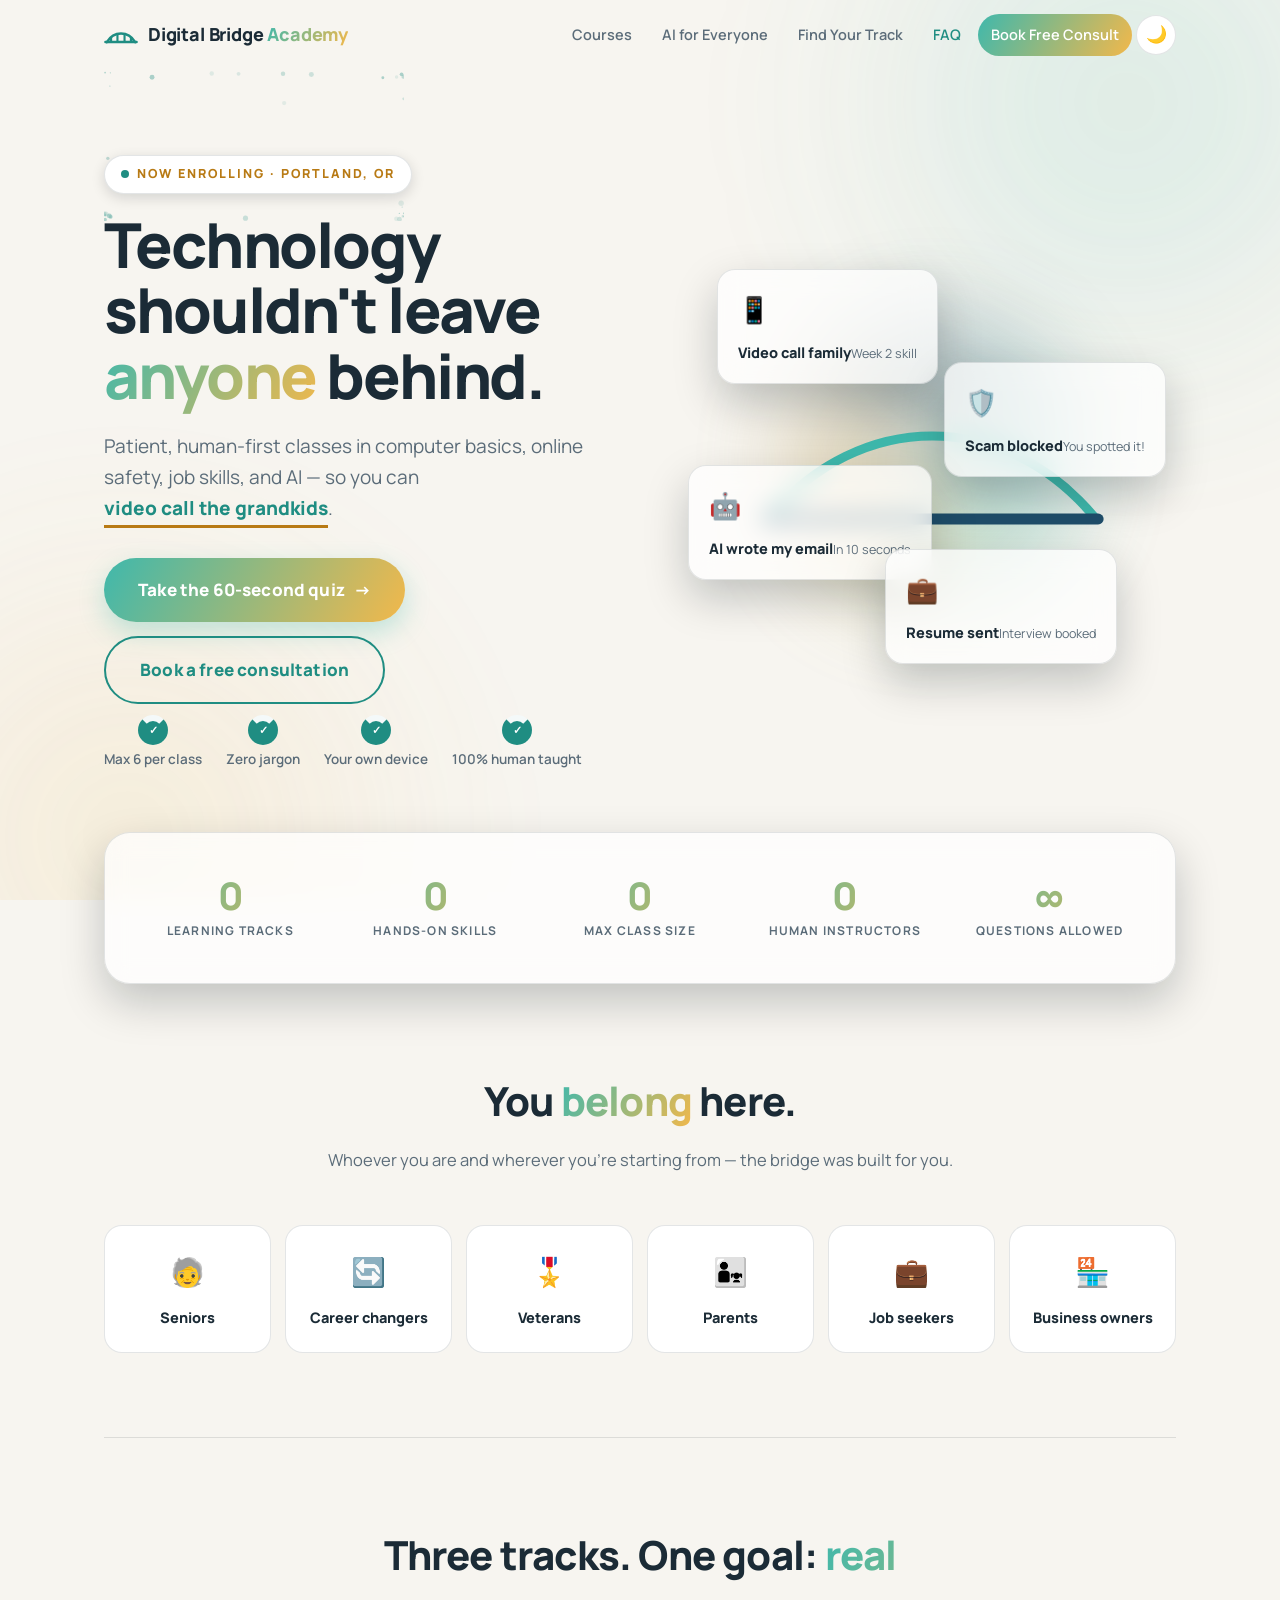
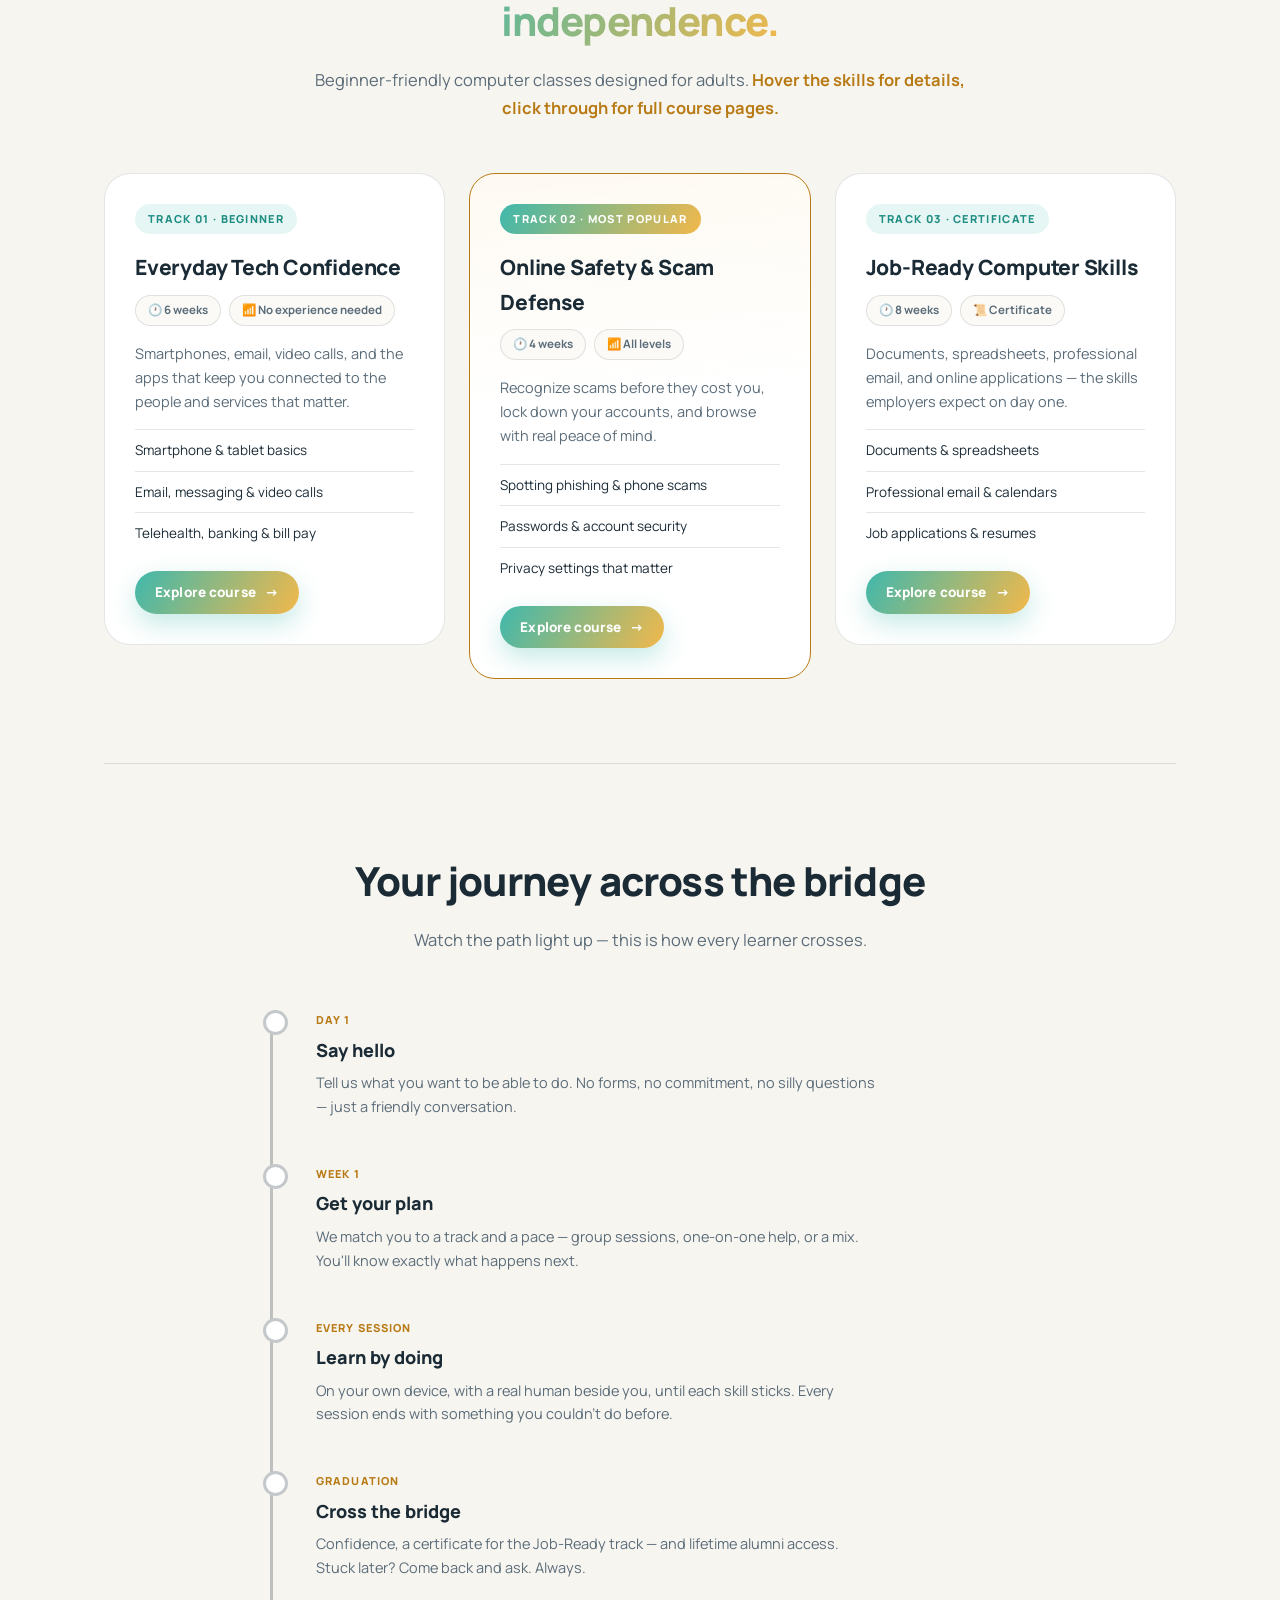
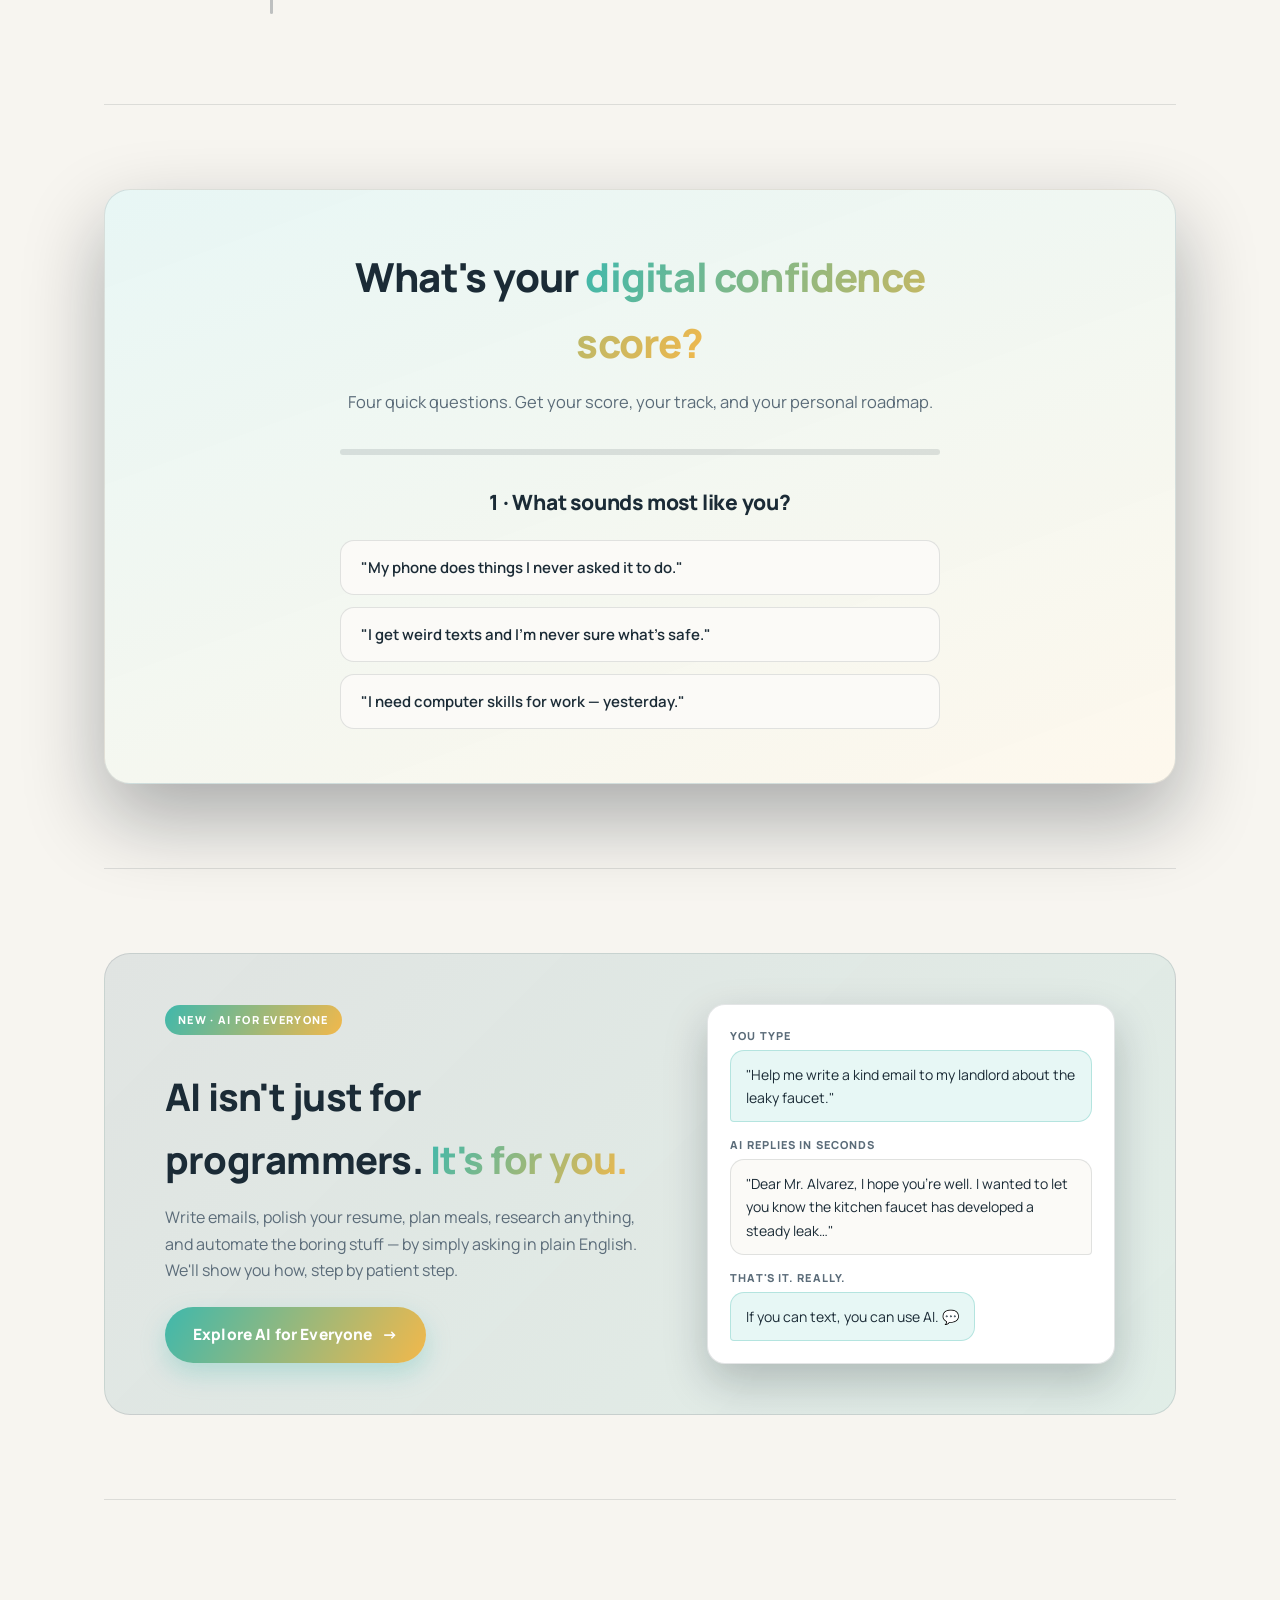
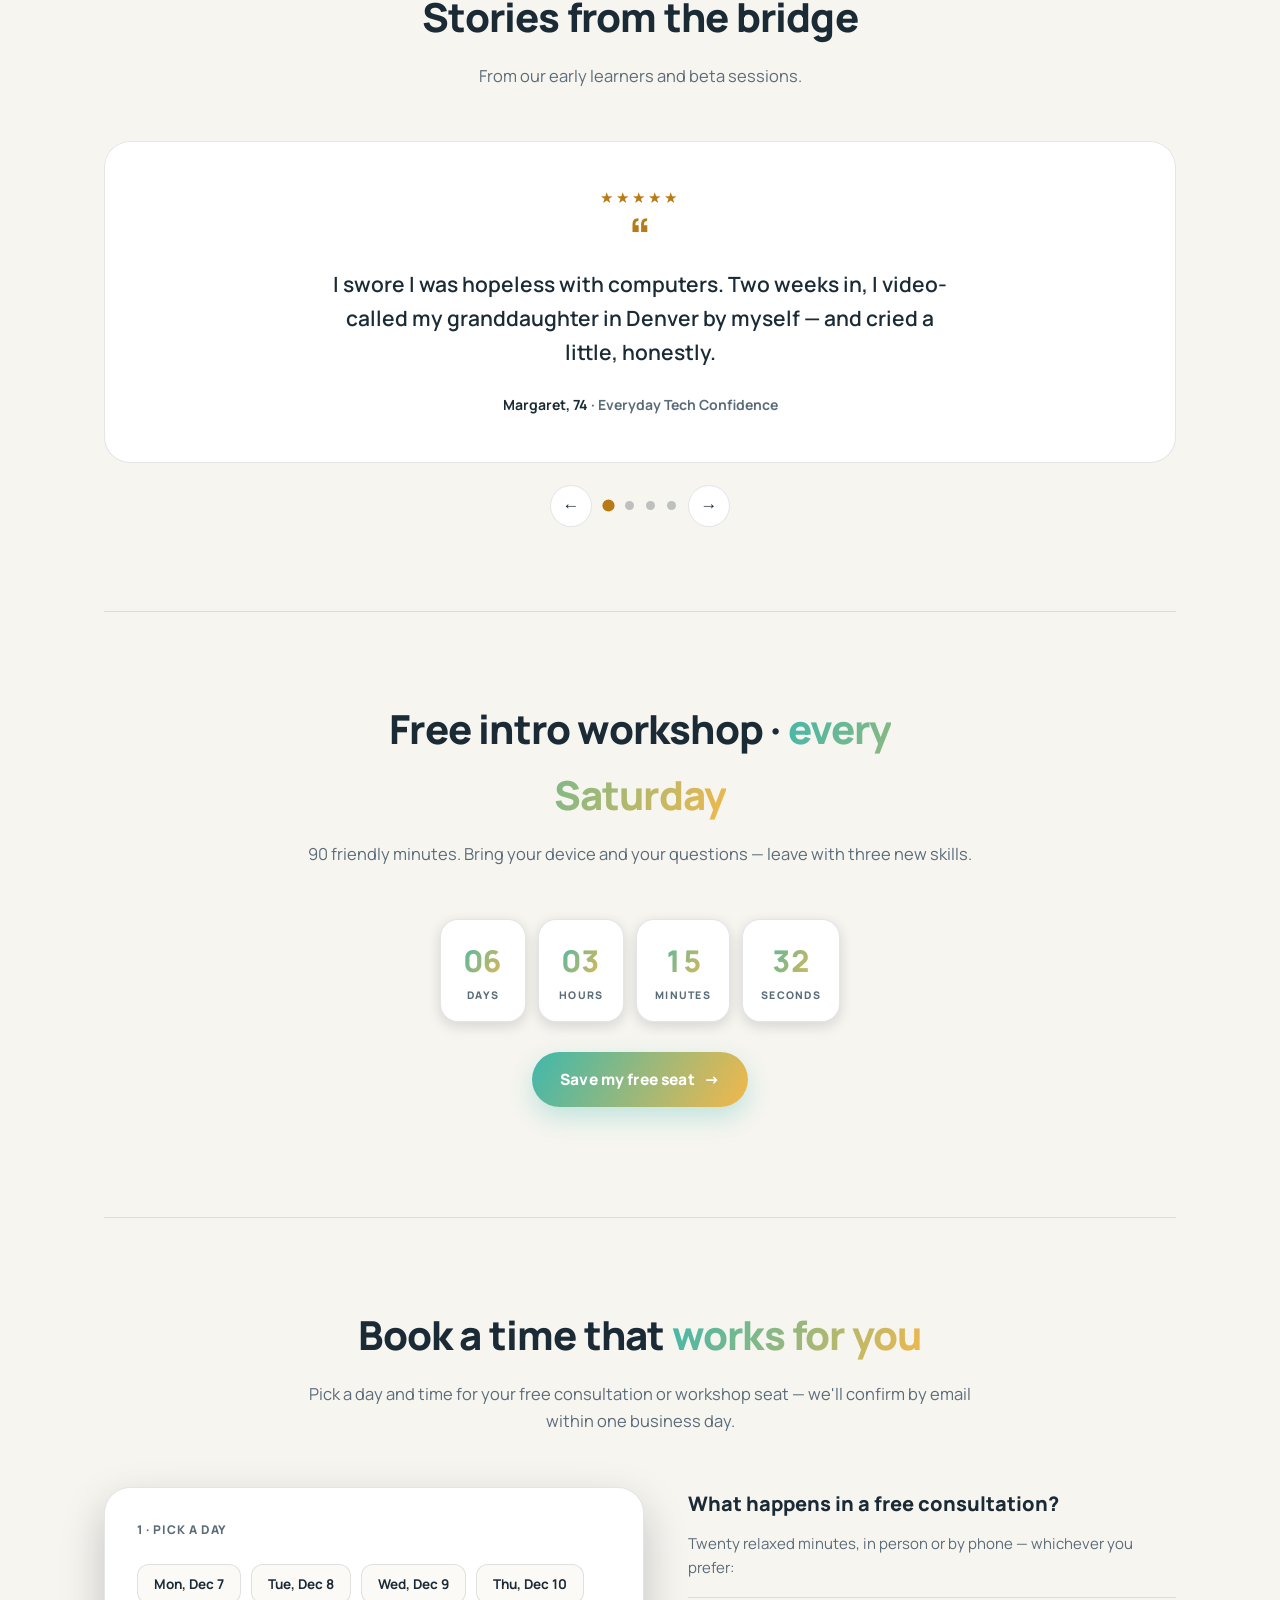
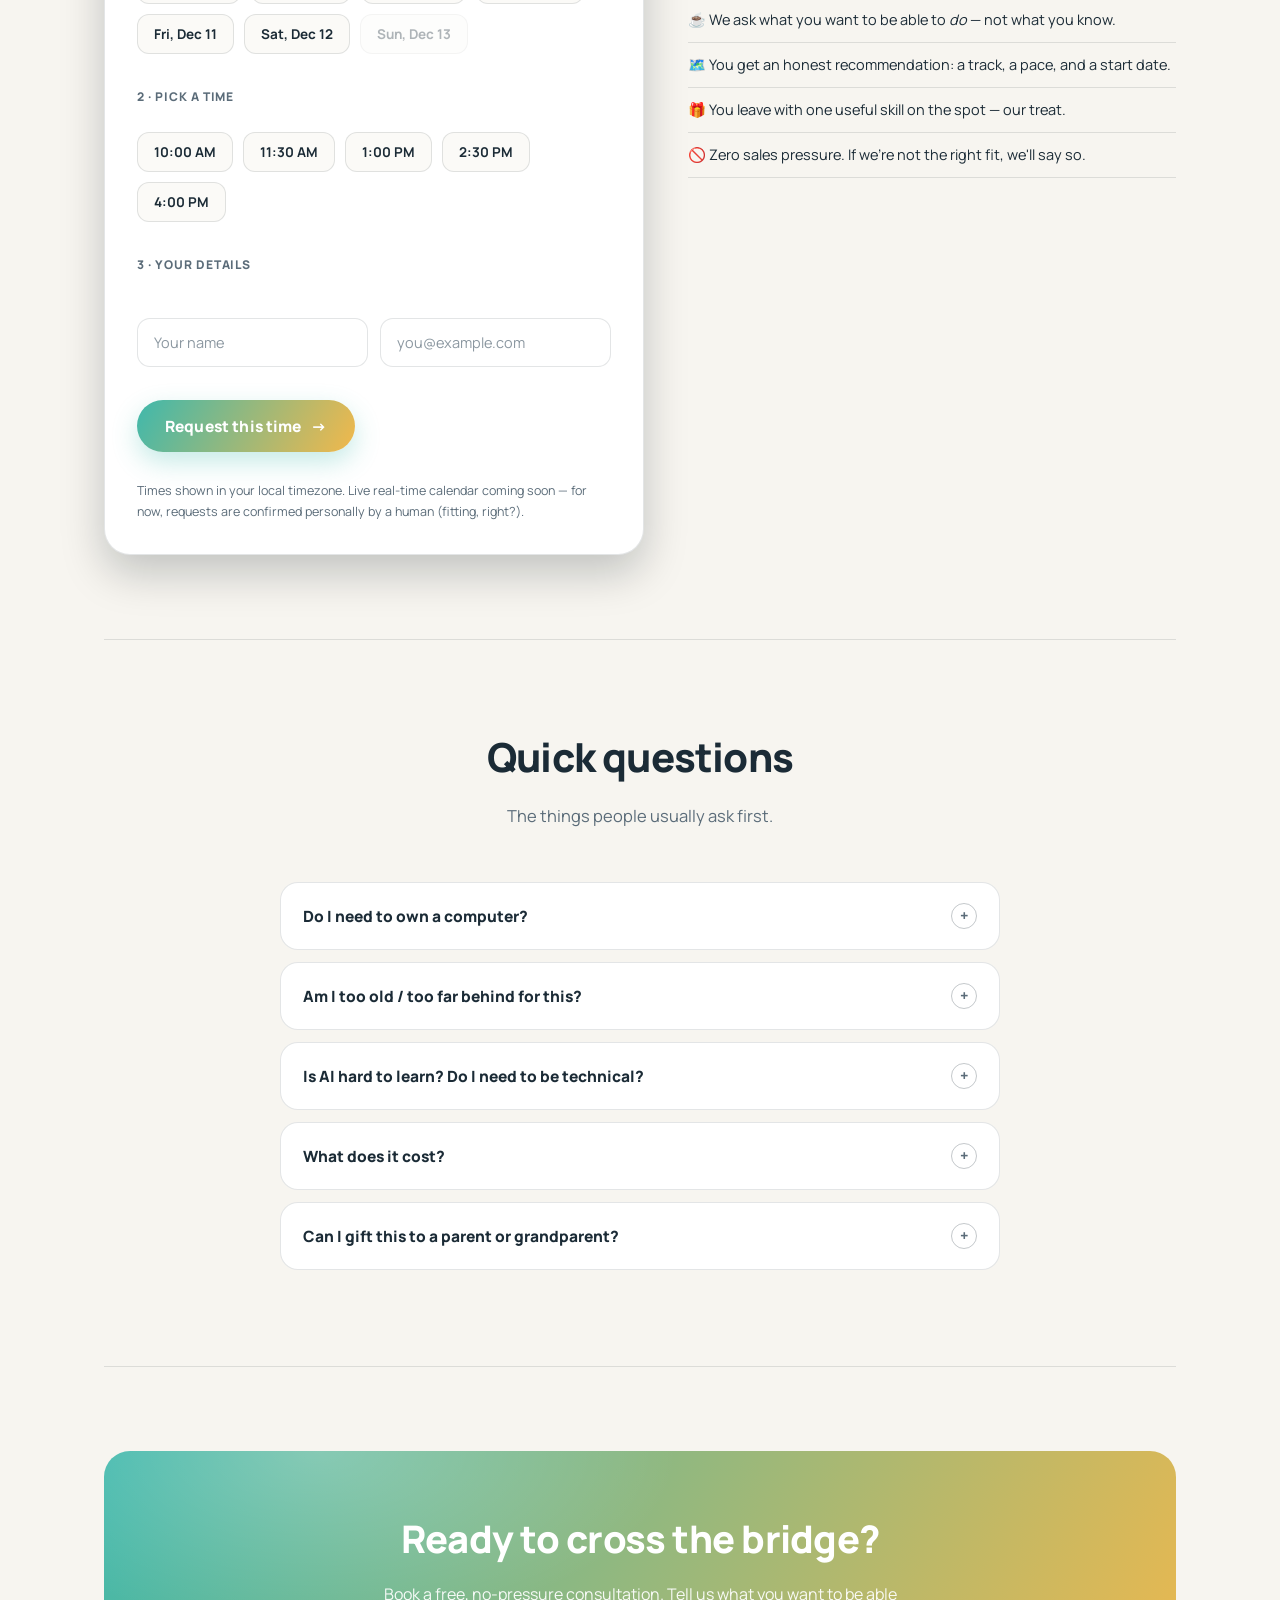
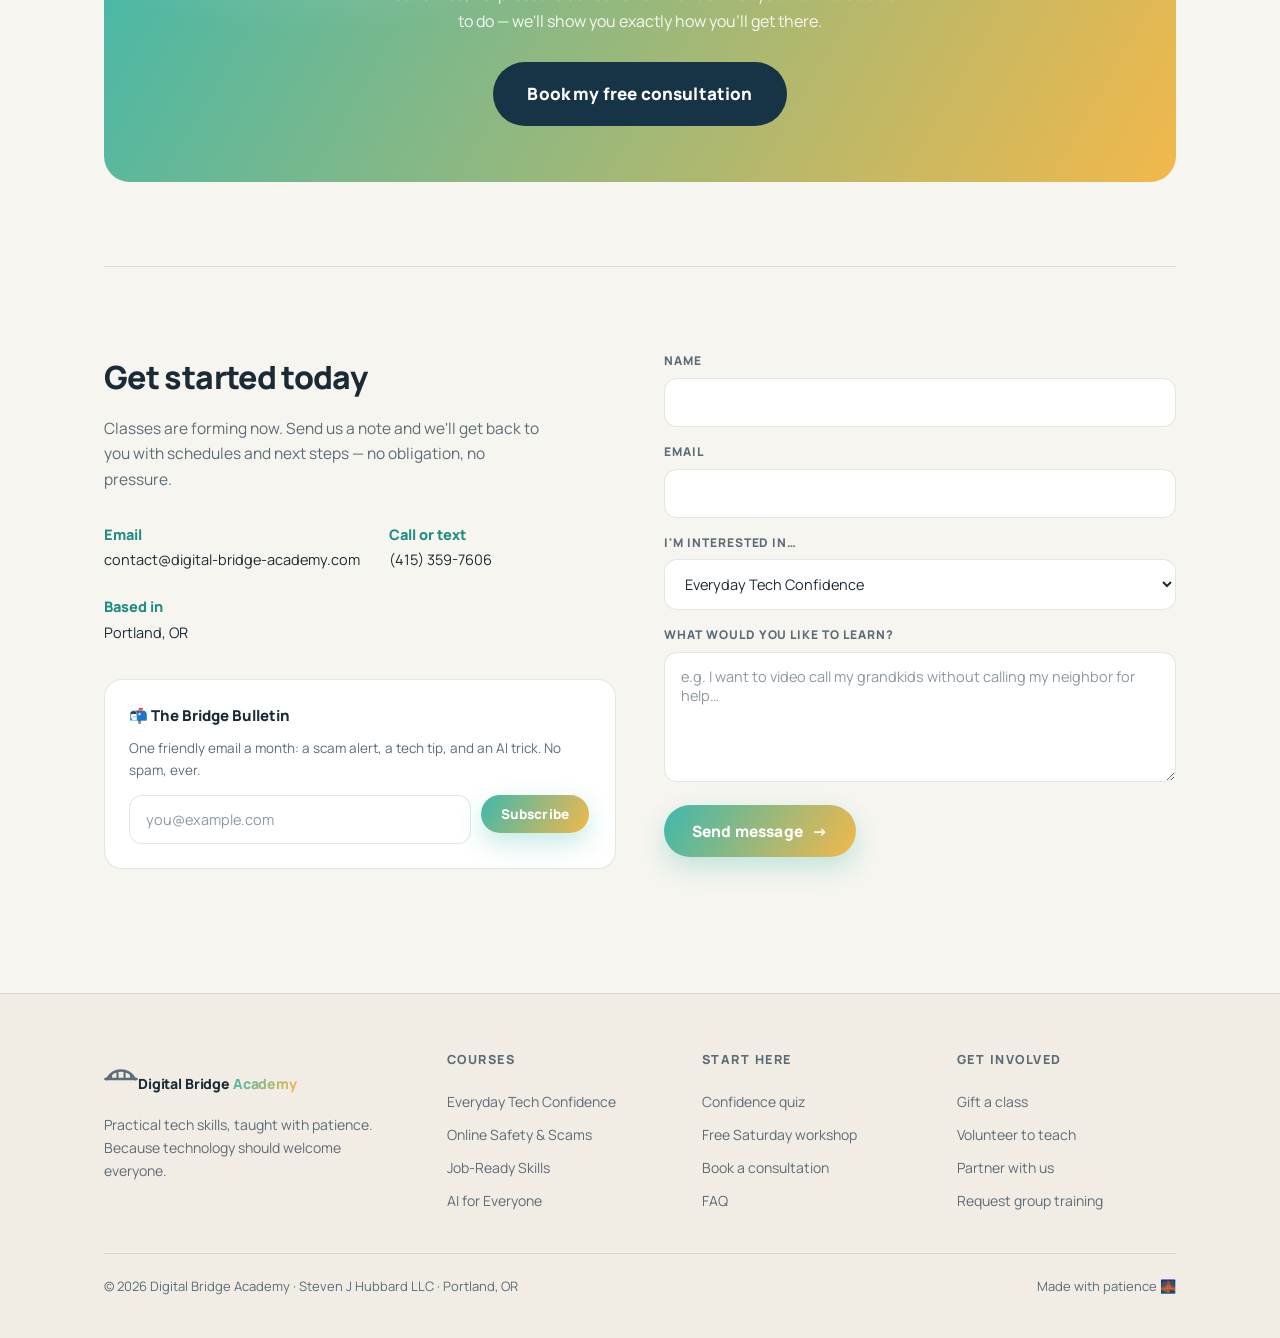
==== index.html @ f637ab47 "SEO fixes: remove restricted FAQPage schema, add security headers, llms.txt, enrich org schema - Rem" ====
<!DOCTYPE html>
<html lang="en">
<head>
<meta charset="UTF-8">
<meta name="viewport" content="width=device-width, initial-scale=1.0">
<title>Digital Bridge Academy — Computer Classes, Digital Skills & AI for Beginners</title>
<meta name="description" content="Friendly, patient computer classes for adults and seniors: computer basics, internet safety, email, job skills, and AI for beginners. Small groups, plain language, real confidence. Portland, OR.">
<meta name="keywords" content="computer classes near me, computer skills for seniors, learn AI, AI for beginners, computer basics, digital literacy, internet safety, job skills, beginner computer classes, adult education, technology coaching">
<meta name="robots" content="index, follow">
<meta name="theme-color" content="#0B141D">
<link rel="canonical" href="https://www.digital-bridge-academy.com/">
<link rel="icon" href="/favicon.svg" type="image/svg+xml">
<script>document.documentElement.classList.add('js')</script>

<!-- Open Graph -->
<meta property="og:type" content="website">
<meta property="og:site_name" content="Digital Bridge Academy">
<meta property="og:title" content="Digital Bridge Academy — Digital Skills & AI for Everyone">
<meta property="og:description" content="Patient, human-first computer classes for adults and seniors — everyday tech, online safety, job skills, and AI for beginners.">
<meta property="og:url" content="https://www.digital-bridge-academy.com/">
<meta property="og:image" content="https://www.digital-bridge-academy.com/og-image.png">
<meta property="og:image:width" content="1200">
<meta property="og:image:height" content="630">
<meta property="og:image:alt" content="Digital Bridge Academy — Digital Skills & AI for Everyone">
<meta property="og:locale" content="en_US">
<meta name="twitter:card" content="summary_large_image">
<meta name="twitter:title" content="Digital Bridge Academy — Digital Skills & AI for Everyone">
<meta name="twitter:description" content="Patient, human-first computer classes for adults and seniors — everyday tech, online safety, job skills, and AI for beginners.">
<meta name="twitter:image" content="https://www.digital-bridge-academy.com/og-image.png">

<script type="application/ld+json">
{
  "@context": "https://schema.org",
  "@type": "EducationalOrganization",
  "name": "Digital Bridge Academy",
  "alternateName": "Steven J Hubbard LLC",
  "slogan": "Empowering Everyday People Through Technology",
  "url": "https://www.digital-bridge-academy.com/",
  "email": "contact@digital-bridge-academy.com",
  "telephone": "+1-415-359-7606",
  "founder": { "@type": "Person", "name": "Steven J. Hubbard" },
  "areaServed": { "@type": "City", "name": "Portland", "containedInPlace": { "@type": "State", "name": "Oregon" } },
  "sameAs": ["https://github.com/shubbard2300/digital-bridge-academy"],
  "address": { "@type": "PostalAddress", "addressLocality": "Portland", "addressRegion": "OR", "addressCountry": "US" },
  "image": "https://www.digital-bridge-academy.com/og-image.png",
  "description": "Patient, human-first digital skills training for adults and seniors — everyday tech confidence, online safety, job-ready computer skills, and AI for beginners."
}
</script>
<script type="application/ld+json">
{
  "@context": "https://schema.org",
  "@type": "WebSite",
  "name": "Digital Bridge Academy",
  "url": "https://www.digital-bridge-academy.com/",
  "publisher": { "@type": "EducationalOrganization", "name": "Digital Bridge Academy" },
  "inLanguage": "en-US"
}
</script>

<link rel="preconnect" href="https://fonts.googleapis.com">
<link rel="preconnect" href="https://fonts.gstatic.com" crossorigin>
<link rel="stylesheet" href="https://fonts.googleapis.com/css2?family=Manrope:wght@500;600;700;800&display=swap">
<link rel="stylesheet" href="/styles.css">
<!-- Google tag (gtag.js) -->
<script async src="https://www.googletagmanager.com/gtag/js?id=G-DJLLZ2NYZN"></script>
<script>window.dataLayer=window.dataLayer||[];function gtag(){dataLayer.push(arguments);}gtag('js',new Date());gtag('config','G-DJLLZ2NYZN');</script>
</head>
<body>
<a class="skip-link" href="#main">Skip to main content</a>
<div class="bg-blobs" aria-hidden="true"></div>
<div class="progress-bar" id="progressBar" aria-hidden="true"></div>

<header class="site-header">
  <div class="wrap header-inner">
    <a href="/" class="logo" aria-label="Digital Bridge Academy home">
      <svg viewBox="0 0 48 48" aria-hidden="true"><path d="M4 34 C14 18, 34 18, 44 34" fill="none" stroke="currentColor" stroke-width="3.5" stroke-linecap="round"/><line x1="10" y1="34" x2="10" y2="27.5" stroke="currentColor" stroke-width="3"/><line x1="19" y1="34" x2="19" y2="23.5" stroke="currentColor" stroke-width="3"/><line x1="29" y1="34" x2="29" y2="23.5" stroke="currentColor" stroke-width="3"/><line x1="38" y1="34" x2="38" y2="27.5" stroke="currentColor" stroke-width="3"/><line x1="2" y1="34" x2="46" y2="34" stroke="currentColor" stroke-width="3.5" stroke-linecap="round"/></svg>
      <span>Digital Bridge <em>Academy</em></span>
    </a>
    <nav class="main-nav" aria-label="Main navigation">
      <a href="#courses" data-section="courses">Courses</a>
      <a href="#ai" data-section="ai">AI for Everyone</a>
      <a href="#quiz" data-section="quiz">Find Your Track</a>
      <a href="#faq" data-section="faq">FAQ</a>
      <a href="#contact" class="nav-cta">Book Free Consult</a>
      <button class="theme-toggle" id="themeToggle" aria-label="Toggle color theme">☀️</button>
    </nav>
  </div>
</header>

<main id="main">
<div class="wrap">

  <!-- ============ HERO ============ -->
  <section class="hero" id="top">
    <canvas id="particles" aria-hidden="true"></canvas>
    <div class="hero-text">
      <span class="eyebrow reveal"><span class="dot"></span> Now enrolling · Portland, OR</span>
      <h1 class="reveal" style="--d:.06s">Technology shouldn't leave <span class="grad">anyone</span> behind.</h1>
      <p class="lede reveal" style="--d:.14s">Patient, human-first classes in computer basics, online safety, job skills, and AI — so you can <span class="rotator-box"><span id="rotator" class="rotator">video call the grandkids</span></span>.</p>
      <div class="cta-row reveal" style="--d:.22s">
        <a href="#quiz" class="btn btn-primary btn-lg">Take the 60-second quiz <span class="btn-arrow">→</span></a>
        <a href="#contact" class="btn btn-secondary btn-lg">Book a free consultation</a>
      </div>
      <ul class="hero-trust reveal" style="--d:.3s">
        <li data-tip="Never more than 6 learners per instructor — 1-on-1 help always available.">Max 6 per class</li>
        <li data-tip="If we ever use a word you don't know, we stop and explain it. Promise.">Zero jargon</li>
        <li data-tip="Phones, tablets, laptops — learn on the exact device you use at home.">Your own device</li>
        <li data-tip="Real humans teach every session. No pre-recorded lectures, ever.">100% human taught</li>
      </ul>
    </div>
    <div class="hero-stage reveal-scale" style="--d:.2s" aria-hidden="true">
      <div class="hero-orb"></div>
      <svg class="hero-bridge" viewBox="0 0 400 300">
        <path class="bridge-path" d="M20 210 C120 90, 280 90, 380 210" fill="none" stroke="#3FB8AC" stroke-width="10" stroke-linecap="round"/>
        <rect x="10" y="206" width="380" height="12" rx="6" fill="#1F4E6B"/>
        <circle class="traveler" r="7" fill="#F2B84B"/>
      </svg>
      <div class="float-card fc-1"><span class="fc-icon">📱</span><span class="fc-title">Video call family</span><span class="fc-sub">Week 2 skill</span></div>
      <div class="float-card fc-2"><span class="fc-icon">🛡️</span><span class="fc-title">Scam blocked</span><span class="fc-sub">You spotted it!</span></div>
      <div class="float-card fc-3"><span class="fc-icon">🤖</span><span class="fc-title">AI wrote my email</span><span class="fc-sub">In 10 seconds</span></div>
      <div class="float-card fc-4"><span class="fc-icon">💼</span><span class="fc-title">Resume sent</span><span class="fc-sub">Interview booked</span></div>
    </div>
  </section>

  <!-- ============ STATS ============ -->
  <section class="stats reveal" id="stats" aria-label="Academy at a glance">
    <div class="stat" data-tip="Everyday Tech, Online Safety, and Job-Ready Skills — plus AI woven into all three.">
      <div class="stat-num" data-count="3">0</div><div class="stat-label">Learning tracks</div>
    </div>
    <div class="stat" data-tip="Every skill ends with you doing it yourself — not watching someone else.">
      <div class="stat-num" data-count="24" data-suffix="+">0</div><div class="stat-label">Hands-on skills</div>
    </div>
    <div class="stat" data-tip="Small on purpose, so nobody gets left behind.">
      <div class="stat-num" data-count="6">0</div><div class="stat-label">Max class size</div>
    </div>
    <div class="stat" data-tip="Real humans. Real patience. No pre-recorded lectures.">
      <div class="stat-num" data-count="100" data-suffix="%">0</div><div class="stat-label">Human instructors</div>
    </div>
    <div class="stat" data-tip="Seriously — ask us anything, as many times as you need.">
      <div class="stat-num">∞</div><div class="stat-label">Questions allowed</div>
    </div>
  </section>

  <!-- ============ AUDIENCE ============ -->
  <section class="section" id="belong">
    <div class="section-head reveal">
      <h2>You <span class="grad">belong</span> here.</h2>
      <p class="sub">Whoever you are and wherever you're starting from — the bridge was built for you.</p>
    </div>
    <div class="aud-grid">
      <div class="aud-chip reveal" style="--d:.02s" data-tip="Stay independent and connected — at your pace, with endless patience."><span class="a-icon">🧓</span><span class="a-name">Seniors</span></div>
      <div class="aud-chip reveal" style="--d:.06s" data-tip="Translate decades of real experience into the digital skills employers want."><span class="a-icon">🔄</span><span class="a-name">Career changers</span></div>
      <div class="aud-chip reveal" style="--d:.1s" data-tip="You served. Now let us serve you — practical skills for civilian careers."><span class="a-icon">🎖️</span><span class="a-name">Veterans</span></div>
      <div class="aud-chip reveal" style="--d:.14s" data-tip="Keep up with your kids' world — and keep them safe in it."><span class="a-icon">👨‍👧</span><span class="a-name">Parents</span></div>
      <div class="aud-chip reveal" style="--d:.18s" data-tip="Applications, resumes, interviews — all online now. We'll get you fluent."><span class="a-icon">💼</span><span class="a-name">Job seekers</span></div>
      <div class="aud-chip reveal" style="--d:.22s" data-tip="Spreadsheets, email, AI helpers — run your business, don't chase it."><span class="a-icon">🏪</span><span class="a-name">Business owners</span></div>
    </div>
  </section>

  <!-- ============ COURSES ============ -->
  <section class="section" id="courses">
    <div class="section-head reveal">
      <h2>Three tracks. One goal: <span class="grad">real independence.</span></h2>
      <p class="sub">Beginner-friendly computer classes designed for adults. <strong>Hover the skills for details, click through for full course pages.</strong></p>
    </div>
    <div class="card-grid">
      <article class="course-card reveal" style="--d:.04s" data-track="1">
        <span class="badge">Track 01 · Beginner</span>
        <h3>Everyday Tech Confidence</h3>
        <div class="course-meta">
          <span class="meta-chip">🕐 6 weeks</span><span class="meta-chip">📶 No experience needed</span>
        </div>
        <p>Smartphones, email, video calls, and the apps that keep you connected to the people and services that matter.</p>
        <ul>
          <li data-tip="Home screens, settings, app stores, and keeping things charged and updated.">Smartphone &amp; tablet basics</li>
          <li data-tip="Send, reply, attach photos, and video-chat with the grandkids.">Email, messaging &amp; video calls</li>
          <li data-tip="See your doctor, check your balance, pay bills — safely from your couch.">Telehealth, banking &amp; bill pay</li>
        </ul>
        <div class="card-links">
          <a class="btn btn-primary btn-sm" href="/courses/everyday-tech.html">Explore course <span class="btn-arrow">→</span></a>
        </div>
      </article>
      <article class="course-card featured reveal" style="--d:.12s" data-track="2">
        <span class="badge badge-hot">Track 02 · Most popular</span>
        <h3>Online Safety &amp; Scam Defense</h3>
        <div class="course-meta">
          <span class="meta-chip">🕐 4 weeks</span><span class="meta-chip">📶 All levels</span>
        </div>
        <p>Recognize scams before they cost you, lock down your accounts, and browse with real peace of mind.</p>
        <ul>
          <li data-tip="The 5 tell-tale signs of a scam — and the 10-second check that beats them all.">Spotting phishing &amp; phone scams</li>
          <li data-tip="Strong passwords without the headache, plus two-factor made simple.">Passwords &amp; account security</li>
          <li data-tip="What apps really know about you — and the switches that shut the snooping off.">Privacy settings that matter</li>
        </ul>
        <div class="card-links">
          <a class="btn btn-primary btn-sm" href="/courses/online-safety.html">Explore course <span class="btn-arrow">→</span></a>
        </div>
      </article>
      <article class="course-card reveal" style="--d:.2s" data-track="3">
        <span class="badge">Track 03 · Certificate</span>
        <h3>Job-Ready Computer Skills</h3>
        <div class="course-meta">
          <span class="meta-chip">🕐 8 weeks</span><span class="meta-chip">📜 Certificate</span>
        </div>
        <p>Documents, spreadsheets, professional email, and online applications — the skills employers expect on day one.</p>
        <ul>
          <li data-tip="Create, format, save, and share — the core of every office job.">Documents &amp; spreadsheets</li>
          <li data-tip="Write emails that get answered and manage a calendar like a pro.">Professional email &amp; calendars</li>
          <li data-tip="Online applications, uploaded resumes, video interviews — handled.">Job applications &amp; resumes</li>
        </ul>
        <div class="card-links">
          <a class="btn btn-primary btn-sm" href="/courses/job-ready.html">Explore course <span class="btn-arrow">→</span></a>
        </div>
      </article>
    </div>
  </section>

  <!-- ============ JOURNEY ============ -->
  <section class="section" id="journey">
    <div class="section-head reveal">
      <h2>Your journey across the bridge</h2>
      <p class="sub">Watch the path light up — this is how every learner crosses.</p>
    </div>
    <div class="journey">
      <div class="j-line" aria-hidden="true"></div>
      <div class="j-step"><span class="j-tag">Day 1</span><h3>Say hello</h3><p>Tell us what you want to be able to do. No forms, no commitment, no silly questions — just a friendly conversation.</p></div>
      <div class="j-step"><span class="j-tag">Week 1</span><h3>Get your plan</h3><p>We match you to a track and a pace — group sessions, one-on-one help, or a mix. You'll know exactly what happens next.</p></div>
      <div class="j-step"><span class="j-tag">Every session</span><h3>Learn by doing</h3><p>On your own device, with a real human beside you, until each skill sticks. Every session ends with something you couldn't do before.</p></div>
      <div class="j-step"><span class="j-tag">Graduation</span><h3>Cross the bridge</h3><p>Confidence, a certificate for the Job-Ready track — and lifetime alumni access. Stuck later? Come back and ask. Always.</p></div>
    </div>
  </section>

  <!-- ============ QUIZ ============ -->
  <section class="section" id="quiz">
    <div class="quiz-box reveal">
      <div class="section-head" style="margin-bottom:34px;">
        <h2>What's your <span class="grad">digital confidence score?</span></h2>
        <p class="sub">Four quick questions. Get your score, your track, and your personal roadmap.</p>
      </div>
      <div class="quiz-inner" id="quizInner">
        <div class="quiz-progress" aria-hidden="true"><span></span></div>
        <div class="quiz-step active" data-step="0">
          <div class="quiz-q">1 · What sounds most like you?</div>
          <div class="quiz-opts">
            <button data-vote="1" data-conf="8">"My phone does things I never asked it to do."</button>
            <button data-vote="2" data-conf="22">"I get weird texts and I'm never sure what's safe."</button>
            <button data-vote="3" data-conf="16">"I need computer skills for work — yesterday."</button>
          </div>
        </div>
        <div class="quiz-step" data-step="1">
          <div class="quiz-q">2 · What would feel like a win this month?</div>
          <div class="quiz-opts">
            <button data-vote="1" data-conf="6">Video-calling family without any help</button>
            <button data-vote="2" data-conf="18">Knowing at a glance if a message is a scam</button>
            <button data-vote="3" data-conf="12">Sending out a resume I'm proud of</button>
          </div>
        </div>
        <div class="quiz-step" data-step="2">
          <div class="quiz-q">3 · How do you feel about AI?</div>
          <div class="quiz-opts">
            <button data-vote="1" data-conf="4">"Honestly? It scares me a little."</button>
            <button data-vote="2" data-conf="12">"Curious, but I don't know where to start."</button>
            <button data-vote="3" data-conf="18">"Excited — I want it working for me."</button>
          </div>
        </div>
        <div class="quiz-step" data-step="3">
          <div class="quiz-q">4 · How do you feel about your devices today?</div>
          <div class="quiz-opts">
            <button data-vote="1" data-conf="4">"We're not on speaking terms."</button>
            <button data-vote="2" data-conf="14">"Fine, but I worry about the dangers out there."</button>
            <button data-vote="3" data-conf="10">"OK at home — work tech is another story."</button>
          </div>
        </div>
        <div class="quiz-step quiz-result" data-step="4">
          <div class="score-ring" role="img" aria-label="Your digital confidence score">
            <svg width="150" height="150" viewBox="0 0 150 150">
              <defs><linearGradient id="scoreGrad" x1="0" y1="0" x2="1" y2="1"><stop offset="0" stop-color="#3FB8AC"/><stop offset="1" stop-color="#F2B84B"/></linearGradient></defs>
              <circle class="ring-bg" cx="75" cy="75" r="65"/>
              <circle class="ring-val" cx="75" cy="75" r="65"/>
            </svg>
            <div class="score-num"><span id="scoreVal">0</span><small>out of 100</small></div>
          </div>
          <div class="quiz-result-title" id="quizResultTitle"></div>
          <p class="quiz-result-text" id="quizResultText"></p>
          <div class="quiz-roadmap" id="quizRoadmap"></div>
          <div class="cta-row" style="justify-content:center; margin-bottom:0;">
            <a class="btn btn-primary" id="quizGoBtn" href="#courses">See my track <span class="btn-arrow">→</span></a>
            <button class="btn btn-ghost" id="quizRetryBtn" type="button">Start over</button>
          </div>
        </div>
      </div>
    </div>
  </section>

  <!-- ============ AI ============ -->
  <section class="section" id="ai">
    <div class="ai-band reveal">
      <div class="grid2">
        <div>
          <span class="badge badge-hot">New · AI for Everyone</span>
          <h2 style="font-size:clamp(26px,3.4vw,38px); font-weight:800; letter-spacing:-.02em; margin:14px 0;">AI isn't just for programmers. <span style="background:var(--grad-brand); -webkit-background-clip:text; background-clip:text; color:transparent;">It's for you.</span></h2>
          <p style="color:var(--muted); font-size:16px; margin-bottom:24px;">Write emails, polish your resume, plan meals, research anything, and automate the boring stuff — by simply asking in plain English. We'll show you how, step by patient step.</p>
          <div class="cta-row" style="margin-bottom:0;">
            <a href="/ai.html" class="btn btn-primary">Explore AI for Everyone <span class="btn-arrow">→</span></a>
          </div>
        </div>
        <div class="chat-demo" aria-label="Example of using an AI assistant">
          <div class="chat-line user"><span class="who">You type</span><p>"Help me write a kind email to my landlord about the leaky faucet."</p></div>
          <div class="chat-line ai"><span class="who">AI replies in seconds</span><p>"Dear Mr. Alvarez, I hope you're well. I wanted to let you know the kitchen faucet has developed a steady leak…"</p></div>
          <div class="chat-line user"><span class="who">That's it. Really.</span><p>If you can text, you can use AI. 💬</p></div>
        </div>
      </div>
    </div>
  </section>

  <!-- ============ TESTIMONIALS ============ -->
  <section class="section" id="stories">
    <div class="section-head reveal">
      <h2>Stories from the bridge</h2>
      <p class="sub">From our early learners and beta sessions.</p>
    </div>
    <div class="testi-shell reveal">
      <div class="testi-track" id="testiTrack">
        <figure class="testi">
          <div class="stars" aria-label="5 stars">★★★★★</div>
          <blockquote>I swore I was hopeless with computers. Two weeks in, I video-called my granddaughter in Denver by myself — and cried a little, honestly.</blockquote>
          <figcaption><cite><b>Margaret, 74</b> · Everyday Tech Confidence</cite></figcaption>
        </figure>
        <figure class="testi">
          <div class="stars" aria-label="5 stars">★★★★★</div>
          <blockquote>A scam text almost got me for $900. After the safety class, I spotted the next one in five seconds flat. This class pays for itself.</blockquote>
          <figcaption><cite><b>Ron, 61</b> · Online Safety &amp; Scam Defense</cite></figcaption>
        </figure>
        <figure class="testi">
          <div class="stars" aria-label="5 stars">★★★★★</div>
          <blockquote>Twenty-two years in a warehouse, zero computer skills. Eight weeks later I had a resume, a professional email, and a job interview.</blockquote>
          <figcaption><cite><b>Denise, 47</b> · Job-Ready Computer Skills</cite></figcaption>
        </figure>
        <figure class="testi">
          <div class="stars" aria-label="5 stars">★★★★★</div>
          <blockquote>They taught my mom to use AI to plan her garden and write to her pen pals. She's 81. She now explains ChatGPT to *me*.</blockquote>
          <figcaption><cite><b>Kevin</b> · Gifted classes to his mom</cite></figcaption>
        </figure>
      </div>
      <div class="testi-nav">
        <button class="testi-arrow" id="testiPrev" aria-label="Previous story">←</button>
        <button class="testi-dot active" aria-label="Story 1"></button>
        <button class="testi-dot" aria-label="Story 2"></button>
        <button class="testi-dot" aria-label="Story 3"></button>
        <button class="testi-dot" aria-label="Story 4"></button>
        <button class="testi-arrow" id="testiNext" aria-label="Next story">→</button>
      </div>
    </div>
  </section>

  <!-- ============ WORKSHOP ============ -->
  <section class="section" id="workshop">
    <div class="section-head reveal">
      <h2>Free intro workshop · <span class="grad">every Saturday</span></h2>
      <p class="sub">90 friendly minutes. Bring your device and your questions — leave with three new skills.</p>
    </div>
    <div class="countdown reveal" id="countdown" aria-label="Countdown to the next free workshop">
      <div class="cd-cell"><div class="cd-num" id="cdD">00</div><div class="cd-label">Days</div></div>
      <div class="cd-cell"><div class="cd-num" id="cdH">00</div><div class="cd-label">Hours</div></div>
      <div class="cd-cell"><div class="cd-num" id="cdM">00</div><div class="cd-label">Minutes</div></div>
      <div class="cd-cell"><div class="cd-num" id="cdS">00</div><div class="cd-label">Seconds</div></div>
    </div>
    <div class="cta-row reveal" style="justify-content:center; margin-top:30px;">
      <a href="#book" class="btn btn-primary">Save my free seat <span class="btn-arrow">→</span></a>
    </div>
  </section>

  <!-- ============ BOOKING ============ -->
  <section class="section" id="book">
    <div class="section-head reveal">
      <h2>Book a time that <span class="grad">works for you</span></h2>
      <p class="sub">Pick a day and time for your free consultation or workshop seat — we'll confirm by email within one business day.</p>
    </div>
    <div class="booking-grid">
      <div class="booking-box reveal">
        <form data-live data-compose="booking" data-name-fallback="Booking request" aria-label="Book a consultation">
          <div class="slot-label">1 · Pick a day</div>
          <div class="slot-row" id="bookDays"></div>
          <div class="slot-label">2 · Pick a time</div>
          <div class="slot-row" id="bookTimes">
            <button type="button" class="slot">10:00 AM</button>
            <button type="button" class="slot">11:30 AM</button>
            <button type="button" class="slot">1:00 PM</button>
            <button type="button" class="slot">2:30 PM</button>
            <button type="button" class="slot">4:00 PM</button>
          </div>
          <div class="slot-label">3 · Your details</div>
          <div class="booking-fields">
            <input type="text" name="name" placeholder="Your name" aria-label="Your name" required>
            <input type="email" name="email" placeholder="you@example.com" aria-label="Email address" required>
          </div>
          <div style="margin-top:18px;">
            <button type="submit" class="btn btn-primary">Request this time <span class="btn-arrow">→</span></button>
          </div>
          <div class="form-msg" role="status" style="margin-top:12px;">🎉 Request received! We'll confirm your time by email shortly.</div>
          <div class="form-err" role="alert" style="margin-top:12px;"></div>
          <p class="booking-note">Times shown in your local timezone. Live real-time calendar coming soon — for now, requests are confirmed personally by a human (fitting, right?).</p>
        </form>
      </div>
      <div class="reveal" style="--d:.12s">
        <h3 style="font-weight:800; font-size:20px; margin-bottom:12px;">What happens in a free consultation?</h3>
        <p style="color:var(--muted); font-size:15px; margin-bottom:16px;">Twenty relaxed minutes, in person or by phone — whichever you prefer:</p>
        <ul style="list-style:none;">
          <li style="padding:10px 0; border-top:1px solid var(--line); font-size:14.5px;">☕ We ask what you want to be able to <em>do</em> — not what you know.</li>
          <li style="padding:10px 0; border-top:1px solid var(--line); font-size:14.5px;">🗺️ You get an honest recommendation: a track, a pace, and a start date.</li>
          <li style="padding:10px 0; border-top:1px solid var(--line); font-size:14.5px;">🎁 You leave with one useful skill on the spot — our treat.</li>
          <li style="padding:10px 0; border-top:1px solid var(--line); border-bottom:1px solid var(--line); font-size:14.5px;">🚫 Zero sales pressure. If we're not the right fit, we'll say so.</li>
        </ul>
      </div>
    </div>
  </section>

  <!-- ============ FAQ ============ -->
  <section class="section" id="faq">
    <div class="section-head reveal">
      <h2>Quick questions</h2>
      <p class="sub">The things people usually ask first.</p>
    </div>
    <div class="faq-list reveal">
      <div class="faq-item">
        <button class="faq-q">Do I need to own a computer? <span class="faq-icon">+</span></button>
        <div class="faq-a"><p>No — bring whatever you have, even if it's just a phone. If you need a device for the Job-Ready track, we'll provide one during sessions.</p></div>
      </div>
      <div class="faq-item">
        <button class="faq-q">Am I too old / too far behind for this? <span class="faq-icon">+</span></button>
        <div class="faq-a"><p>Absolutely not. Our favorite students are the ones who swear they're hopeless — they're usually video-calling family within two sessions. There's no such thing as too far behind here.</p></div>
      </div>
      <div class="faq-item">
        <button class="faq-q">Is AI hard to learn? Do I need to be technical? <span class="faq-icon">+</span></button>
        <div class="faq-a"><p>If you can send a text message, you can use AI. We teach it in plain English with everyday examples — writing letters, planning trips, researching purchases. No programming, ever.</p></div>
      </div>
      <div class="faq-item">
        <button class="faq-q">What does it cost? <span class="faq-icon">+</span></button>
        <div class="faq-a"><p>Pricing is being finalized for our launch cohort — join the interest list below and you'll get founding-member rates before anyone else. The Saturday intro workshop is always free.</p></div>
      </div>
      <div class="faq-item">
        <button class="faq-q">Can I gift this to a parent or grandparent? <span class="faq-icon">+</span></button>
        <div class="faq-a"><p>Yes — and it's one of the most-loved gifts we know of. Mention it in your message and we'll set everything up so all they have to do is show up.</p></div>
      </div>
    </div>
  </section>

  <!-- ============ CTA BAND ============ -->
  <section class="section" id="cta">
    <div class="cta-band reveal-scale">
      <h2>Ready to cross the bridge?</h2>
      <p>Book a free, no-pressure consultation. Tell us what you want to be able to do — we'll show you exactly how you'll get there.</p>
      <a href="#contact" class="btn btn-lg">Book my free consultation</a>
    </div>
  </section>

  <!-- ============ CONTACT ============ -->
  <section class="section contact" id="contact">
    <div class="contact-grid">
      <div class="reveal">
        <h2>Get started today</h2>
        <p>Classes are forming now. Send us a note and we'll get back to you with schedules and next steps — no obligation, no pressure.</p>
        <div class="detail" data-tip="A real person reads every message — usually within a day."><strong>Email</strong> contact@digital-bridge-academy.com</div>
        <div class="detail" data-tip="Prefer talking to typing? So do lots of our students."><strong>Call or text</strong> <a href="tel:+14153597606" style="color:inherit; text-decoration:none;">(415) 359-7606</a></div>
        <div class="detail"><strong>Based in</strong> Portland, OR</div>
        <div style="margin-top:34px; padding:24px; background:var(--surface); border:1px solid var(--line); border-radius:var(--radius);">
          <h3 style="font-size:15px; font-weight:800; margin-bottom:8px;">📬 The Bridge Bulletin</h3>
          <p style="font-size:13.5px; margin-bottom:14px;">One friendly email a month: a scam alert, a tech tip, and an AI trick. No spam, ever.</p>
          <form data-live data-name="Newsletter signup" data-message="Please add me to The Bridge Bulletin (monthly newsletter)." aria-label="Newsletter signup">
            <div class="newsletter-row" style="margin:0;">
              <input type="email" name="email" placeholder="you@example.com" aria-label="Email address" required>
              <button class="btn btn-primary btn-sm" type="submit">Subscribe</button>
            </div>
            <div class="form-msg" role="status">🎉 You're on the list!</div>
            <div class="form-err" role="alert"></div>
          </form>
        </div>
      </div>
      <form data-live class="reveal" style="--d:.12s" aria-label="Contact form">
        <div>
          <label for="name">Name</label>
          <input type="text" id="name" name="name" autocomplete="name" required>
        </div>
        <div>
          <label for="email">Email</label>
          <input type="email" id="email" name="email" autocomplete="email" required>
        </div>
        <div>
          <label for="interest">I'm interested in…</label>
          <select id="interest" name="interest">
            <option>Everyday Tech Confidence</option>
            <option>Online Safety &amp; Scam Defense</option>
            <option>Job-Ready Computer Skills</option>
            <option>AI for Everyone</option>
            <option>The free Saturday workshop</option>
            <option>A gift for someone I love</option>
            <option>Custom / group training</option>
          </select>
        </div>
        <div>
          <label for="message">What would you like to learn?</label>
          <textarea id="message" name="message" required placeholder="e.g. I want to video call my grandkids without calling my neighbor for help…"></textarea>
        </div>
        <button type="submit" class="btn btn-primary">Send message <span class="btn-arrow">→</span></button>
        <div class="form-msg" role="status">🎉 Thanks for reaching out — we'll get back to you soon.</div>
        <div class="form-err" role="alert"></div>
      </form>
    </div>
  </section>

</div>
</main>

<footer class="site-footer">
  <div class="wrap">
    <div class="footer-grid">
      <div class="footer-brand">
        <a href="/" class="logo"><svg viewBox="0 0 48 48" aria-hidden="true"><path d="M4 34 C14 18, 34 18, 44 34" fill="none" stroke="currentColor" stroke-width="3.5" stroke-linecap="round"/><line x1="10" y1="34" x2="10" y2="27.5" stroke="currentColor" stroke-width="3"/><line x1="19" y1="34" x2="19" y2="23.5" stroke="currentColor" stroke-width="3"/><line x1="29" y1="34" x2="29" y2="23.5" stroke="currentColor" stroke-width="3"/><line x1="38" y1="34" x2="38" y2="27.5" stroke="currentColor" stroke-width="3"/><line x1="2" y1="34" x2="46" y2="34" stroke="currentColor" stroke-width="3.5" stroke-linecap="round"/></svg><span>Digital Bridge <em>Academy</em></span></a>
        <p>Practical tech skills, taught with patience. Because technology should welcome everyone.</p>
      </div>
      <div>
        <h4>Courses</h4>
        <a href="/courses/everyday-tech.html">Everyday Tech Confidence</a>
        <a href="/courses/online-safety.html">Online Safety &amp; Scams</a>
        <a href="/courses/job-ready.html">Job-Ready Skills</a>
        <a href="/ai.html">AI for Everyone</a>
      </div>
      <div>
        <h4>Start here</h4>
        <a href="/#quiz">Confidence quiz</a>
        <a href="/#workshop">Free Saturday workshop</a>
        <a href="/#contact">Book a consultation</a>
        <a href="/#faq">FAQ</a>
      </div>
      <div>
        <h4>Get involved</h4>
        <a href="/#contact">Gift a class</a>
        <a href="/#contact">Volunteer to teach</a>
        <a href="/#contact">Partner with us</a>
        <a href="/#contact">Request group training</a>
      </div>
    </div>
    <div class="footer-bottom">
      <span>© 2026 Digital Bridge Academy · Steven J Hubbard LLC · Portland, OR</span>
      <span>Made with patience 🌉</span>
    </div>
  </div>
</footer>

<button id="backToTop" aria-label="Back to top">↑</button>
<script src="/main.js" defer></script>
</body>
</html>
---- styles.css ----
/* ============================================================
   Digital Bridge Academy — Design System
   Premium, warm, accessible. Light + dark themes.
   ============================================================ */

:root{
  --brand-teal:#3FB8AC;
  --brand-amber:#F2B84B;
  --brand-navy:#1F4E6B;
  --grad-brand:linear-gradient(120deg, var(--brand-teal), var(--brand-amber));
  --radius:18px;
  --radius-lg:26px;
  --shadow-1:0 4px 14px rgba(6,16,24,.14);
  --shadow-2:0 18px 44px rgba(6,16,24,.22);
  --shadow-3:0 34px 80px rgba(6,16,24,.32);
  --ease-spring:cubic-bezier(.34,1.4,.4,1);
  --ease-out:cubic-bezier(.16,.84,.32,1);
}

/* ---------- Themes ---------- */
:root, [data-theme="dark"]{
  --bg:#0B141D;
  --bg-2:#0F1B26;
  --surface:#141F2B;
  --surface-2:#1A2836;
  --glass:rgba(20,31,43,.66);
  --glass-strong:rgba(20,31,43,.92);
  --text:#EAF0F5;
  --muted:#97A9B8;
  --line:rgba(151,169,184,.16);
  --line-strong:rgba(151,169,184,.30);
  --teal:#4CC4B8;
  --amber:#F6C15E;
  --on-accent:#0D1A24;
  --hero-glow-1:rgba(63,184,172,.16);
  --hero-glow-2:rgba(242,184,75,.10);
  --shadow-color:rgba(0,0,0,.5);
}
[data-theme="light"]{
  --bg:#F7F5F0;
  --bg-2:#F1EDE5;
  --surface:#FFFFFF;
  --surface-2:#FBFAF7;
  --glass:rgba(255,255,255,.72);
  --glass-strong:rgba(255,255,255,.95);
  --text:#1B2B36;
  --muted:#5B6C79;
  --line:rgba(27,43,54,.12);
  --line-strong:rgba(27,43,54,.26);
  --teal:#1F8D82;
  --amber:#B87A14;
  --on-accent:#FFFFFF;
  --hero-glow-1:rgba(63,184,172,.22);
  --hero-glow-2:rgba(242,184,75,.20);
  --shadow-color:rgba(31,78,107,.18);
}

/* ---------- Base ---------- */
*{margin:0; padding:0; box-sizing:border-box;}
html{scroll-behavior:smooth; scroll-padding-top:90px;}
body{
  font-family:'Manrope', 'Segoe UI', Helvetica, Arial, sans-serif;
  background:var(--bg); color:var(--text); line-height:1.65;
  -webkit-font-smoothing:antialiased; text-rendering:optimizeLegibility;
  transition:background .35s ease, color .35s ease;
  overflow-x:hidden;
}
.wrap{max-width:1120px; margin:0 auto; padding:0 24px;}
::selection{background:rgba(63,184,172,.35);}
a{color:var(--teal);}
img, svg{max-width:100%;}
:focus-visible{outline:3px solid var(--teal); outline-offset:3px; border-radius:6px;}
.skip-link{position:absolute; left:-9999px; top:0; background:var(--surface); color:var(--text); padding:12px 18px; border-radius:0 0 12px 0; z-index:200;}
.skip-link:focus{left:0;}

/* Ambient background blobs */
.bg-blobs{position:fixed; inset:0; z-index:-1; overflow:hidden; pointer-events:none;}
.bg-blobs::before, .bg-blobs::after{
  content:''; position:absolute; width:60vw; height:60vw; border-radius:50%;
  filter:blur(90px); opacity:.8;
}
.bg-blobs::before{background:radial-gradient(circle, var(--hero-glow-1), transparent 65%); top:-22vw; right:-18vw; animation:blob-a 26s ease-in-out infinite alternate;}
.bg-blobs::after{background:radial-gradient(circle, var(--hero-glow-2), transparent 65%); bottom:-25vw; left:-20vw; animation:blob-b 32s ease-in-out infinite alternate;}
@keyframes blob-a{from{transform:translate(0,0) scale(1);} to{transform:translate(-6vw,8vh) scale(1.15);}}
@keyframes blob-b{from{transform:translate(0,0) scale(1.1);} to{transform:translate(7vw,-6vh) scale(.95);}}

/* ---------- Progress bar ---------- */
.progress-bar{position:fixed; top:0; left:0; height:3px; width:0; background:var(--grad-brand); z-index:120; border-radius:0 3px 3px 0;}

/* ---------- Header ---------- */
.site-header{position:sticky; top:0; z-index:100; background:transparent; transition:background .3s, box-shadow .3s, border-color .3s; border-bottom:1px solid transparent;}
.site-header.scrolled{background:var(--glass); backdrop-filter:blur(14px); -webkit-backdrop-filter:blur(14px); border-bottom-color:var(--line); box-shadow:0 10px 30px var(--shadow-color);}
.header-inner{display:flex; align-items:center; justify-content:space-between; padding:14px 24px; gap:12px; flex-wrap:wrap;}
.logo{display:flex; align-items:center; gap:10px; text-decoration:none; color:var(--teal); font-weight:800; font-size:18px; letter-spacing:-.01em;}
.logo svg{width:34px; height:34px; transition:transform .45s var(--ease-spring);}
.logo:hover svg{transform:translateY(-3px) rotate(-5deg);}
.logo span{color:var(--text);}
.logo em{font-style:normal; background:var(--grad-brand); -webkit-background-clip:text; background-clip:text; color:transparent;}
nav.main-nav{display:flex; gap:4px; align-items:center; flex-wrap:wrap;}
nav.main-nav a{text-decoration:none; color:var(--muted); font-size:14.5px; font-weight:600; padding:9px 13px; border-radius:999px; transition:color .2s, background .2s;}
nav.main-nav a:hover{color:var(--text); background:rgba(127,127,127,.12);}
nav.main-nav a.active{color:var(--teal);}
.nav-cta{background:var(--grad-brand); color:var(--on-accent) !important; font-weight:800;}
.nav-cta:hover{filter:brightness(1.08); background:var(--grad-brand) !important;}
.theme-toggle{width:40px; height:40px; border-radius:50%; border:1px solid var(--line); background:var(--surface); color:var(--text); cursor:pointer; font-size:17px; display:flex; align-items:center; justify-content:center; transition:transform .3s var(--ease-spring), background .2s;}
.theme-toggle:hover{transform:rotate(18deg) scale(1.08);}

/* ---------- Buttons ---------- */
.btn{position:relative; overflow:hidden; display:inline-flex; align-items:center; justify-content:center; gap:9px; padding:15px 28px; border-radius:999px; text-decoration:none; font-size:15.5px; font-weight:800; font-family:inherit; border:none; cursor:pointer; transition:transform .22s var(--ease-out), box-shadow .22s, filter .2s; letter-spacing:.01em;}
.btn::after{content:''; position:absolute; top:0; left:-80%; width:50%; height:100%; background:linear-gradient(105deg, transparent, rgba(255,255,255,.4), transparent); transform:skewX(-20deg); transition:left .6s ease;}
.btn:hover::after{left:135%;}
.btn-primary{background:var(--grad-brand); color:var(--on-accent); box-shadow:0 10px 26px rgba(63,184,172,.3);}
.btn-primary:hover{transform:translateY(-3px); box-shadow:0 16px 36px rgba(63,184,172,.4);}
.btn-arrow{display:inline-block; transition:transform .25s ease;}
.btn:hover .btn-arrow{transform:translateX(5px);}
.btn-secondary{background:transparent; color:var(--teal); border:2px solid var(--teal);}
.btn-secondary:hover{background:rgba(63,184,172,.1); transform:translateY(-3px);}
.btn-ghost{background:transparent; color:var(--muted); border:2px solid var(--line-strong);}
.btn-ghost:hover{color:var(--text); border-color:var(--muted);}
.btn-lg{padding:18px 34px; font-size:17px;}
.btn-sm{padding:10px 20px; font-size:13.5px;}

/* ---------- Tooltips ---------- */
[data-tip]{position:relative;}
[data-tip]::before{content:''; position:absolute; bottom:calc(100% + 3px); left:50%; transform:translateX(-50%); border:6px solid transparent; border-top-color:var(--glass-strong); display:none; pointer-events:none; z-index:70;}
[data-tip]::after{content:attr(data-tip); position:absolute; bottom:calc(100% + 14px); left:50%; transform:translateX(-50%); background:var(--glass-strong); backdrop-filter:blur(10px); color:var(--text); padding:10px 14px; border-radius:12px; font-size:12.5px; font-weight:500; font-style:normal; line-height:1.5; width:max-content; max-width:240px; text-align:left; display:none; pointer-events:none; border:1px solid var(--line); box-shadow:var(--shadow-2); z-index:70; white-space:normal;}
[data-tip]:hover::after, [data-tip]:focus-visible::after{display:block; animation:tip-in .22s ease;}
[data-tip]:hover::before, [data-tip]:focus-visible::before{display:block; animation:tip-in .22s ease;}
@keyframes tip-in{from{opacity:0; translate:0 6px;} to{opacity:1; translate:0 0;}}
.term{border-bottom:2px dotted var(--teal); cursor:help; font-weight:600;}

/* ---------- Reveal ---------- */
.js .reveal{opacity:0; transform:translateY(28px); transition:opacity .75s ease var(--d,0s), transform .75s var(--ease-out) var(--d,0s);}
.js .reveal.in-view{opacity:1; transform:none;}
.js .reveal-scale{opacity:0; transform:scale(.92); transition:opacity .7s ease var(--d,0s), transform .7s var(--ease-spring) var(--d,0s);}
.js .reveal-scale.in-view{opacity:1; transform:none;}

/* ---------- Hero ---------- */
.hero{position:relative; display:grid; grid-template-columns:1.05fr .95fr; gap:44px; align-items:center; padding:84px 0 70px;}
@media(max-width:880px){.hero{grid-template-columns:1fr; padding-top:44px;}}
#particles{position:absolute; inset:0; z-index:-1; opacity:.55;}
.eyebrow{display:inline-flex; align-items:center; gap:8px; color:var(--amber); font-size:12.5px; letter-spacing:.16em; text-transform:uppercase; font-weight:800; margin-bottom:18px; background:var(--surface); border:1px solid var(--line); padding:8px 16px; border-radius:999px; box-shadow:var(--shadow-1);}
.eyebrow .dot{width:8px; height:8px; border-radius:50%; background:var(--teal); animation:pulse-dot 2s ease infinite;}
@keyframes pulse-dot{0%,100%{box-shadow:0 0 0 0 rgba(63,184,172,.5);} 60%{box-shadow:0 0 0 7px rgba(63,184,172,0);}}
.hero h1{font-size:clamp(36px, 5.6vw, 62px); line-height:1.06; letter-spacing:-.03em; font-weight:800; margin-bottom:22px;}
.hero h1 .grad{background:var(--grad-brand); -webkit-background-clip:text; background-clip:text; color:transparent;}
.hero .lede{font-size:19px; color:var(--muted); max-width:520px; margin-bottom:30px;}
.rotator-box{display:inline-block; color:var(--teal); font-weight:800;}
.rotator{display:inline-block; border-bottom:3px solid var(--amber);}
.rotator.swap{animation:rotate-word .5s ease;}
@keyframes rotate-word{from{opacity:0; transform:translateY(10px);} to{opacity:1; transform:none;}}
.cta-row{display:flex; gap:14px; flex-wrap:wrap; margin-bottom:26px;}
.hero .cta-row{margin-bottom:44px;}
.hero-trust{display:flex; gap:14px 24px; flex-wrap:wrap; list-style:none;}
.hero-trust li{font-size:13.5px; color:var(--muted); font-weight:600; cursor:help; display:flex; align-items:center; gap:7px;}
.hero-trust li::before{content:'✓'; color:var(--on-accent); background:var(--teal); width:18px; height:18px; border-radius:50%; display:inline-flex; align-items:center; justify-content:center; font-size:11px; flex-shrink:0;}

/* Floating device cards */
.hero-stage{position:relative; min-height:420px;}
@media(max-width:880px){.hero-stage{min-height:360px;}}
.float-card{position:absolute; background:var(--glass); backdrop-filter:blur(12px); -webkit-backdrop-filter:blur(12px); border:1px solid var(--line); border-radius:var(--radius); padding:18px 20px; box-shadow:var(--shadow-2); will-change:transform; transition:box-shadow .3s;}
.float-card:hover{box-shadow:var(--shadow-3);}
.float-card .fc-icon{font-size:26px; display:block; margin-bottom:8px;}
.float-card .fc-title{font-weight:800; font-size:14.5px;}
.float-card .fc-sub{font-size:12.5px; color:var(--muted);}
.fc-1{top:4%; left:6%; animation:floaty 7s ease-in-out infinite;}
.fc-2{top:26%; right:2%; animation:floaty 8s ease-in-out infinite 1.2s;}
.fc-3{bottom:22%; left:0%; animation:floaty 9s ease-in-out infinite 2.1s;}
.fc-4{bottom:2%; right:12%; animation:floaty 7.5s ease-in-out infinite .6s;}
@keyframes floaty{0%,100%{transform:translateY(0) rotate(-.6deg);} 50%{transform:translateY(-14px) rotate(.6deg);}}
.hero-orb{position:absolute; top:50%; left:50%; transform:translate(-50%,-50%); width:290px; height:290px; border-radius:50%; background:conic-gradient(from 120deg, var(--brand-teal), var(--brand-amber), var(--brand-navy), var(--brand-teal)); filter:blur(46px); opacity:.34; animation:spin-slow 22s linear infinite;}
@keyframes spin-slow{to{transform:translate(-50%,-50%) rotate(360deg);}}
.hero-bridge{position:absolute; top:50%; left:50%; transform:translate(-50%,-50%); width:74%;}
.bridge-path{stroke-dasharray:520; stroke-dashoffset:520; animation:draw 2.2s ease forwards .4s;}
@keyframes draw{to{stroke-dashoffset:0;}}
.traveler{offset-path:path('M20 210 C120 90, 280 90, 380 210'); animation:travel 8s ease-in-out infinite 2.6s; opacity:0;}
@keyframes travel{0%{offset-distance:0%; opacity:0;} 6%{opacity:1;} 94%{opacity:1;} 100%{offset-distance:100%; opacity:0;}}

/* ---------- Sections ---------- */
.section{padding:84px 0; position:relative;}
.section + .section{border-top:1px solid var(--line);}
.section-head{text-align:center; max-width:680px; margin:0 auto 52px;}
.section-head h2{font-size:clamp(28px,3.6vw,40px); letter-spacing:-.02em; font-weight:800; margin-bottom:12px;}
.section-head h2 .grad{background:var(--grad-brand); -webkit-background-clip:text; background-clip:text; color:transparent;}
.section-head .sub{color:var(--muted); font-size:16.5px;}
.section-head .sub strong{color:var(--amber);}

/* ---------- Stats ---------- */
.stats{display:grid; grid-template-columns:repeat(auto-fit,minmax(150px,1fr)); gap:14px; padding:30px; background:var(--glass); backdrop-filter:blur(12px); border:1px solid var(--line); border-radius:var(--radius-lg); box-shadow:var(--shadow-2); margin-top:-8px;}
.stat{text-align:center; padding:12px 8px; border-radius:14px; transition:background .25s, transform .25s; cursor:help;}
.stat:hover{background:rgba(127,127,127,.08); transform:translateY(-3px);}
.stat-num{font-size:38px; font-weight:800; background:var(--grad-brand); -webkit-background-clip:text; background-clip:text; color:transparent; letter-spacing:-.02em; line-height:1.1;}
.stat-label{font-size:12px; color:var(--muted); text-transform:uppercase; letter-spacing:.1em; margin-top:4px; font-weight:700;}

/* ---------- Audience ---------- */
.aud-grid{display:grid; grid-template-columns:repeat(auto-fit,minmax(160px,1fr)); gap:14px;}
.aud-chip{background:var(--surface); border:1px solid var(--line); border-radius:var(--radius); padding:22px 16px; text-align:center; transition:transform .3s var(--ease-spring), border-color .3s, box-shadow .3s; cursor:help;}
.aud-chip:hover{transform:translateY(-6px) scale(1.03); border-color:var(--teal); box-shadow:var(--shadow-2);}
.aud-chip .a-icon{font-size:28px; display:block; margin-bottom:10px; transition:transform .3s var(--ease-spring);}
.aud-chip:hover .a-icon{transform:scale(1.25);}
.aud-chip .a-name{font-weight:800; font-size:14.5px;}

/* ---------- Cards (courses) ---------- */
.card-grid{display:grid; grid-template-columns:repeat(auto-fit,minmax(280px,1fr)); gap:24px; align-items:start;}
.course-card{position:relative; background:var(--surface); border:1px solid var(--line); border-radius:var(--radius-lg); padding:30px; display:flex; flex-direction:column; transition:transform .3s var(--ease-out), box-shadow .3s, border-color .3s; overflow:hidden;}
.course-card::before{content:''; position:absolute; top:0; left:0; right:0; height:5px; background:var(--grad-brand); opacity:0; transition:opacity .3s;}
.course-card:hover{transform:translateY(-8px); box-shadow:var(--shadow-3); border-color:var(--line-strong);}
.course-card:hover::before{opacity:1;}
.course-card.featured{border-color:var(--amber); background:linear-gradient(175deg, rgba(242,184,75,.07), transparent 45%), var(--surface);}
.course-card.pulse{animation:card-pulse 1.6s ease 2;}
@keyframes card-pulse{0%,100%{box-shadow:0 0 0 0 rgba(242,184,75,0);} 50%{box-shadow:0 0 0 12px rgba(242,184,75,.16); border-color:var(--amber);}}
.badge{display:inline-flex; align-self:flex-start; font-size:11px; letter-spacing:.12em; text-transform:uppercase; font-weight:800; color:var(--teal); background:rgba(63,184,172,.13); border-radius:999px; padding:6px 13px; margin-bottom:16px;}
.badge-hot{color:var(--on-accent); background:var(--grad-brand);}
.course-card h3{font-size:21px; margin-bottom:10px; font-weight:800; letter-spacing:-.01em;}
.course-card > p{font-size:14.5px; color:var(--muted); margin-bottom:16px;}
.course-meta{display:flex; gap:8px; flex-wrap:wrap; margin-bottom:16px;}
.meta-chip{font-size:11.5px; font-weight:700; color:var(--muted); background:var(--surface-2); border:1px solid var(--line); border-radius:999px; padding:5px 12px;}
.course-card ul{list-style:none;}
.course-card li{font-size:13.5px; padding:9px 0; border-top:1px solid var(--line); cursor:help; transition:padding-left .2s, color .2s;}
.course-card li:hover{padding-left:6px; color:var(--amber);}
.course-card li::before{content:'✓ '; color:var(--teal); font-weight:800;}
.card-links{display:flex; gap:10px; margin-top:18px; flex-wrap:wrap;}

/* ---------- Journey timeline ---------- */
.journey{position:relative; max-width:760px; margin:0 auto; padding-left:34px;}
.journey::before{content:''; position:absolute; left:10px; top:6px; bottom:6px; width:3px; background:var(--line-strong); border-radius:2px;}
.j-line{position:absolute; left:10px; top:6px; width:3px; height:0; background:var(--grad-brand); border-radius:2px; transition:height .25s linear;}
.j-step{position:relative; padding:0 0 40px 22px;}
.j-step::before{content:''; position:absolute; left:-31px; top:5px; width:19px; height:19px; border-radius:50%; background:var(--surface); border:3px solid var(--line-strong); transition:border-color .3s, background .3s, transform .3s var(--ease-spring); z-index:2;}
.j-step.lit::before{border-color:var(--teal); background:var(--teal); transform:scale(1.15);}
.j-step h3{font-size:18px; font-weight:800; margin-bottom:6px;}
.j-step p{font-size:14.5px; color:var(--muted); max-width:560px;}
.j-step .j-tag{display:inline-block; font-size:11px; font-weight:800; letter-spacing:.1em; text-transform:uppercase; color:var(--amber); margin-bottom:6px;}

/* ---------- Quiz ---------- */
.quiz-box{background:linear-gradient(160deg, rgba(31,78,107,.32), rgba(63,184,172,.10)), var(--surface); border:1px solid var(--line); border-radius:var(--radius-lg); padding:54px 32px; box-shadow:var(--shadow-3); position:relative; overflow:hidden;}
[data-theme="light"] .quiz-box{background:linear-gradient(160deg, rgba(63,184,172,.12), rgba(242,184,75,.10)), var(--surface);}
.quiz-inner{max-width:600px; margin:0 auto; position:relative;}
.quiz-progress{height:6px; background:var(--line); border-radius:99px; margin-bottom:30px; overflow:hidden;}
.quiz-progress span{display:block; height:100%; width:0; background:var(--grad-brand); border-radius:99px; transition:width .5s var(--ease-out);}
.quiz-step{display:none; animation:quiz-in .45s ease;}
.quiz-step.active{display:block;}
@keyframes quiz-in{from{opacity:0; transform:translateY(16px);} to{opacity:1; transform:none;}}
.quiz-q{font-size:21px; font-weight:800; margin-bottom:20px; text-align:center; letter-spacing:-.01em;}
.quiz-opts{display:flex; flex-direction:column; gap:12px;}
.quiz-opts button{background:var(--surface-2); border:1.5px solid var(--line); color:var(--text); font-family:inherit; font-size:15px; font-weight:600; padding:16px 20px; border-radius:14px; cursor:pointer; text-align:left; transition:border-color .2s, background .2s, transform .2s;}
.quiz-opts button:hover{border-color:var(--amber); background:rgba(242,184,75,.09); transform:translateX(5px);}
.quiz-result{text-align:center;}
.score-ring{width:150px; height:150px; margin:0 auto 18px; position:relative;}
.score-ring svg{transform:rotate(-90deg); display:block;}
.score-ring .ring-bg{stroke:var(--line-strong); fill:none; stroke-width:11;}
.score-ring .ring-val{stroke:url(#scoreGrad); fill:none; stroke-width:11; stroke-linecap:round; stroke-dasharray:408; stroke-dashoffset:408; transition:stroke-dashoffset 1.4s var(--ease-out);}
.score-num{position:absolute; inset:0; display:flex; flex-direction:column; align-items:center; justify-content:center; font-size:36px; font-weight:800; letter-spacing:-.02em;}
.score-num small{font-size:11px; color:var(--muted); font-weight:700; text-transform:uppercase; letter-spacing:.1em;}
.quiz-result-title{font-size:26px; font-weight:800; background:var(--grad-brand); -webkit-background-clip:text; background-clip:text; color:transparent; margin-bottom:10px;}
.quiz-result-text{color:var(--muted); font-size:15.5px; max-width:440px; margin:0 auto 24px;}
.quiz-roadmap{display:flex; gap:10px; justify-content:center; flex-wrap:wrap; margin-bottom:26px;}
.quiz-roadmap span{font-size:12.5px; font-weight:700; background:var(--surface-2); border:1px solid var(--line); border-radius:999px; padding:8px 15px;}
.quiz-roadmap span b{color:var(--teal);}

/* ---------- Testimonials ---------- */
.testi-shell{position:relative; overflow:hidden; border-radius:var(--radius-lg);}
.testi-track{display:flex; transition:transform .6s var(--ease-out);}
.testi{flex:0 0 100%; padding:44px clamp(22px,6vw,70px); background:var(--surface); border:1px solid var(--line); border-radius:var(--radius-lg); text-align:center;}
.testi blockquote{font-size:clamp(17px,2.2vw,21px); line-height:1.6; font-weight:600; max-width:640px; margin:0 auto 22px; position:relative;}
.testi blockquote::before{content:'“'; display:block; font-size:56px; line-height:.6; color:var(--amber); margin-bottom:14px;}
.testi cite{font-style:normal; font-size:14px; color:var(--muted); font-weight:700;}
.testi cite b{color:var(--text);}
.testi .stars{color:var(--amber); letter-spacing:3px; margin-bottom:10px; font-size:15px;}
.testi-nav{display:flex; gap:12px; justify-content:center; align-items:center; margin-top:22px;}
.testi-dot{width:9px; height:9px; border-radius:50%; background:var(--line-strong); border:none; cursor:pointer; padding:0; transition:.3s;}
.testi-dot.active{background:var(--amber); transform:scale(1.35);}
.testi-arrow{width:42px; height:42px; border-radius:50%; border:1px solid var(--line); background:var(--surface); color:var(--text); cursor:pointer; font-size:17px; transition:.25s;}
.testi-arrow:hover{border-color:var(--teal); color:var(--teal); transform:scale(1.08);}

/* ---------- AI section ---------- */
.ai-band{background:linear-gradient(135deg, rgba(31,78,107,.5), rgba(63,184,172,.14)); border:1px solid var(--line); border-radius:var(--radius-lg); padding:50px clamp(24px,5vw,60px); position:relative; overflow:hidden;}
[data-theme="light"] .ai-band{background:linear-gradient(135deg, rgba(31,78,107,.10), rgba(63,184,172,.12));}
.ai-band .grid2{display:grid; grid-template-columns:1.1fr .9fr; gap:44px; align-items:center;}
@media(max-width:880px){.ai-band .grid2{grid-template-columns:1fr;}}
.tab-btns{display:flex; gap:8px; flex-wrap:wrap; margin-bottom:20px;}
.tab-btns button{font-family:inherit; font-size:13px; font-weight:800; padding:9px 17px; border-radius:999px; border:1.5px solid var(--line); background:var(--surface); color:var(--muted); cursor:pointer; transition:.2s;}
.tab-btns button:hover{color:var(--text); border-color:var(--muted);}
.tab-btns button.active{background:var(--grad-brand); color:var(--on-accent); border-color:transparent;}
.tab-panel{display:none; animation:quiz-in .4s ease;}
.tab-panel.active{display:block;}
.chat-demo{background:var(--surface); border:1px solid var(--line); border-radius:var(--radius); padding:22px; box-shadow:var(--shadow-2);}
.chat-line{margin-bottom:14px; font-size:14px;}
.chat-line:last-child{margin-bottom:0;}
.chat-line .who{font-size:11px; font-weight:800; text-transform:uppercase; letter-spacing:.1em; color:var(--muted); display:block; margin-bottom:5px;}
.chat-line.user p{background:rgba(63,184,172,.12); border:1px solid rgba(63,184,172,.3); padding:12px 15px; border-radius:14px 14px 14px 4px; display:inline-block;}
.chat-line.ai p{background:var(--surface-2); border:1px solid var(--line); padding:12px 15px; border-radius:14px 14px 4px 14px;}

/* ---------- Before / After ---------- */
.ba{background:var(--surface); border:1px solid var(--line); border-radius:var(--radius); padding:24px; box-shadow:var(--shadow-1);}
.ba-toggle{display:inline-flex; background:var(--surface-2); border:1px solid var(--line); border-radius:999px; padding:4px; margin-bottom:16px;}
.ba-toggle button{font-family:inherit; font-size:12.5px; font-weight:800; padding:8px 18px; border-radius:999px; border:none; background:transparent; color:var(--muted); cursor:pointer; transition:.25s;}
.ba-toggle button.active{background:var(--grad-brand); color:var(--on-accent);}
.ba-pane{display:none; font-size:14px; color:var(--muted); white-space:pre-line;}
.ba-pane.active{display:block; animation:quiz-in .35s ease;}
.ba-pane strong{color:var(--text);}

/* ---------- FAQ ---------- */
.faq-list{max-width:720px; margin:0 auto;}
.faq-item{border:1px solid var(--line); border-radius:var(--radius); margin-bottom:12px; background:var(--surface); overflow:hidden; transition:border-color .25s, box-shadow .25s;}
.faq-item.open{border-color:var(--teal); box-shadow:var(--shadow-1);}
.faq-q{width:100%; text-align:left; background:none; border:none; padding:20px 22px; font-size:15.5px; font-weight:800; color:var(--text); cursor:pointer; display:flex; justify-content:space-between; align-items:center; gap:16px; font-family:inherit; transition:color .2s;}
.faq-q:hover{color:var(--teal);}
.faq-icon{flex-shrink:0; width:26px; height:26px; border-radius:50%; border:1.5px solid var(--line-strong); display:flex; align-items:center; justify-content:center; font-size:15px; color:var(--muted); transition:transform .35s var(--ease-spring), background .25s, color .25s, border-color .25s;}
.faq-item.open .faq-icon{transform:rotate(45deg); background:var(--grad-brand); color:var(--on-accent); border-color:transparent;}
.faq-a{max-height:0; overflow:hidden; transition:max-height .45s var(--ease-out);}
.faq-item.open .faq-a{max-height:260px;}
.faq-a p{font-size:14.5px; color:var(--muted); padding:0 22px 20px; max-width:640px;}

/* ---------- Workshop countdown ---------- */
.countdown{display:flex; gap:12px; justify-content:center; flex-wrap:wrap;}
.cd-cell{background:var(--surface); border:1px solid var(--line); border-radius:var(--radius); padding:16px 18px; min-width:86px; text-align:center; box-shadow:var(--shadow-1);}
.cd-num{font-size:30px; font-weight:800; background:var(--grad-brand); -webkit-background-clip:text; background-clip:text; color:transparent; font-variant-numeric:tabular-nums;}
.cd-label{font-size:10.5px; color:var(--muted); font-weight:800; text-transform:uppercase; letter-spacing:.12em; margin-top:2px;}

/* ---------- CTA band ---------- */
.cta-band{background:var(--grad-brand); border-radius:var(--radius-lg); padding:56px clamp(24px,5vw,64px); text-align:center; color:var(--on-accent); position:relative; overflow:hidden;}
.cta-band::before{content:''; position:absolute; inset:0; background:radial-gradient(600px 300px at 20% 0%, rgba(255,255,255,.25), transparent 60%);}
.cta-band h2{font-size:clamp(26px,3.4vw,38px); font-weight:800; letter-spacing:-.02em; margin-bottom:12px; position:relative;}
.cta-band p{font-size:16px; opacity:.92; max-width:520px; margin:0 auto 28px; position:relative;}
.cta-band .btn{background:#10202C; color:#fff; position:relative;}
[data-theme="light"] .cta-band .btn{background:#173447;}
.cta-band .btn:hover{transform:translateY(-3px); filter:brightness(1.15);}

/* ---------- Contact ---------- */
.contact-grid{display:grid; grid-template-columns:1fr 1fr; gap:48px;}
@media(max-width:880px){.contact-grid{grid-template-columns:1fr;}}
.contact h2{font-size:32px; font-weight:800; margin-bottom:12px; letter-spacing:-.02em;}
.contact p{color:var(--muted); font-size:15.5px; margin-bottom:8px; max-width:440px;}
.detail{font-size:14.5px; margin-top:22px; display:inline-block; margin-right:26px;}
.detail strong{display:block; color:var(--teal); margin-bottom:2px; font-weight:800;}
form{display:flex; flex-direction:column; gap:15px;}
label{font-size:12px; text-transform:uppercase; letter-spacing:.08em; color:var(--muted); margin-bottom:7px; display:block; font-weight:800;}
input, textarea, select{width:100%; padding:14px 16px; border-radius:13px; border:1.5px solid var(--line); background:var(--surface); color:var(--text); font-family:inherit; font-size:14.5px; transition:border-color .2s, box-shadow .2s;}
input::placeholder, textarea::placeholder{color:var(--muted); opacity:.7;}
input:focus, textarea:focus, select:focus{outline:none; border-color:var(--teal); box-shadow:0 0 0 4px rgba(63,184,172,.16);}
textarea{resize:vertical; min-height:130px;}
.form-msg{font-size:14.5px; color:var(--teal); display:none; font-weight:700;}
.form-msg.show{display:block; animation:quiz-in .4s ease;}
form .btn{align-self:flex-start;}
.newsletter-row{display:flex; gap:10px; max-width:460px; margin:0 auto;}
.newsletter-row input{flex:1;}
@media(max-width:560px){.newsletter-row{flex-direction:column;}}

/* ---------- Footer ---------- */
.site-footer{border-top:1px solid var(--line); margin-top:40px; padding:56px 0 40px; background:var(--bg-2);}
.footer-grid{display:grid; grid-template-columns:1.4fr 1fr 1fr 1fr; gap:36px; margin-bottom:36px;}
@media(max-width:880px){.footer-grid{grid-template-columns:1fr 1fr;}}
@media(max-width:560px){.footer-grid{grid-template-columns:1fr;}}
.site-footer h4{font-size:12.5px; text-transform:uppercase; letter-spacing:.12em; color:var(--muted); margin-bottom:14px; font-weight:800;}
.site-footer a{display:block; color:var(--muted); text-decoration:none; font-size:14px; padding:5px 0; transition:color .2s, padding-left .2s;}
.site-footer a:hover{color:var(--teal); padding-left:4px;}
.footer-brand p{color:var(--muted); font-size:14px; max-width:280px; margin-top:12px;}
.footer-bottom{border-top:1px solid var(--line); padding-top:22px; display:flex; justify-content:space-between; gap:12px; flex-wrap:wrap; color:var(--muted); font-size:13px;}

/* ---------- Course pages ---------- */
.course-hero{padding:72px 0 56px; display:grid; grid-template-columns:1.15fr .85fr; gap:44px; align-items:center;}
@media(max-width:880px){.course-hero{grid-template-columns:1fr;}}
.course-hero h1{font-size:clamp(32px,4.6vw,50px); font-weight:800; letter-spacing:-.025em; line-height:1.1; margin:14px 0 16px;}
.course-hero .lede{font-size:17.5px; color:var(--muted); max-width:520px; margin-bottom:26px;}
.course-hero-art{background:var(--glass); border:1px solid var(--line); border-radius:var(--radius-lg); padding:40px; text-align:center; font-size:84px; box-shadow:var(--shadow-2); position:relative; overflow:hidden;}
.course-hero-art::before{content:''; position:absolute; inset:0; background:radial-gradient(400px 220px at 30% 0%, var(--hero-glow-1), transparent 70%);}
.skill-grid{display:grid; grid-template-columns:repeat(auto-fit,minmax(200px,1fr)); gap:14px;}
.skill-pill{background:var(--surface); border:1px solid var(--line); border-radius:14px; padding:16px 18px; font-size:14px; font-weight:700; display:flex; gap:10px; align-items:flex-start; transition:transform .25s, border-color .25s;}
.skill-pill:hover{transform:translateY(-3px); border-color:var(--teal);}
.skill-pill::before{content:'✓'; color:var(--on-accent); background:var(--teal); width:20px; height:20px; border-radius:50%; display:inline-flex; align-items:center; justify-content:center; font-size:12px; flex-shrink:0; margin-top:2px;}
.module{border:1px solid var(--line); border-radius:var(--radius); margin-bottom:12px; background:var(--surface); overflow:hidden; transition:border-color .25s;}
.module.open{border-color:var(--teal);}
.module-q{width:100%; text-align:left; background:none; border:none; padding:20px 22px; font-size:15.5px; font-weight:800; color:var(--text); cursor:pointer; display:flex; justify-content:space-between; align-items:center; gap:16px; font-family:inherit;}
.module-q .m-num{color:var(--amber); margin-right:6px;}
.module-a{max-height:0; overflow:hidden; transition:max-height .45s var(--ease-out);}
.module.open .module-a{max-height:300px;}
.module-a ul{list-style:none; padding:0 22px 20px;}
.module-a li{font-size:14px; color:var(--muted); padding:6px 0;}
.module-a li::before{content:'→ '; color:var(--teal); font-weight:800;}
.instructor{display:flex; gap:22px; align-items:center; background:var(--surface); border:1px solid var(--line); border-radius:var(--radius-lg); padding:28px; max-width:640px; margin:0 auto; box-shadow:var(--shadow-1); flex-wrap:wrap;}
.instructor .avatar{width:84px; height:84px; border-radius:50%; background:var(--grad-brand); display:flex; align-items:center; justify-content:center; font-size:34px; flex-shrink:0; color:var(--on-accent); font-weight:800;}
.instructor h3{font-size:18px; font-weight:800;}
.instructor .role{color:var(--amber); font-size:13px; font-weight:800; margin-bottom:8px;}
.instructor p{color:var(--muted); font-size:14px;}
.cert-card{max-width:560px; margin:0 auto; background:var(--surface); border:2px dashed var(--line-strong); border-radius:var(--radius-lg); padding:38px; text-align:center; transition:border-color .3s, transform .3s;}
.cert-card:hover{border-color:var(--amber); transform:scale(1.02);}
.cert-card .cert-seal{font-size:44px; margin-bottom:12px;}
.cert-card h3{font-weight:800; font-size:20px; margin-bottom:6px;}
.cert-card p{color:var(--muted); font-size:14px;}
.related{display:flex; gap:14px; flex-wrap:wrap; justify-content:center;}
.related a{text-decoration:none; color:var(--text); background:var(--surface); border:1px solid var(--line); border-radius:999px; padding:12px 22px; font-size:14px; font-weight:800; transition:.25s;}
.related a:hover{border-color:var(--teal); color:var(--teal); transform:translateY(-3px);}

/* ---------- Back to top ---------- */
#backToTop{position:fixed; right:22px; bottom:22px; width:46px; height:46px; border-radius:50%; border:1px solid var(--line); background:var(--glass); backdrop-filter:blur(10px); color:var(--amber); font-size:18px; cursor:pointer; opacity:0; pointer-events:none; transform:translateY(12px); transition:.3s; z-index:90; box-shadow:var(--shadow-2);}
#backToTop.show{opacity:1; pointer-events:auto; transform:none;}
#backToTop:hover{transform:translateY(-3px);}

/* ---------- Reduced motion ---------- */
@media (prefers-reduced-motion: reduce){
  *, *::before, *::after{animation-duration:.01ms !important; animation-iteration-count:1 !important; transition-duration:.01ms !important;}
  .js .reveal, .js .reveal-scale{opacity:1; transform:none;}
  html{scroll-behavior:auto;}
  #particles{display:none;}
}

/* ---------- Booking ---------- */
.booking-grid{display:grid; grid-template-columns:1.05fr .95fr; gap:44px; align-items:start;}
@media(max-width:880px){.booking-grid{grid-template-columns:1fr;}}
.booking-box{background:var(--surface); border:1px solid var(--line); border-radius:var(--radius-lg); padding:32px; box-shadow:var(--shadow-2);}
.slot-label{font-size:12px; text-transform:uppercase; letter-spacing:.08em; color:var(--muted); font-weight:800; margin:18px 0 10px;}
.slot-label:first-child{margin-top:0;}
.slot-row{display:flex; gap:10px; flex-wrap:wrap;}
.slot{font-family:inherit; font-size:13.5px; font-weight:700; padding:10px 16px; border-radius:12px; border:1.5px solid var(--line); background:var(--surface-2); color:var(--text); cursor:pointer; transition:border-color .2s, background .2s, transform .2s;}
.slot:hover:not(:disabled){border-color:var(--teal); transform:translateY(-2px);}
.slot.selected{background:var(--grad-brand); color:var(--on-accent); border-color:transparent;}
.slot:disabled{opacity:.35; cursor:not-allowed;}
.booking-fields{display:grid; grid-template-columns:1fr 1fr; gap:12px; margin-top:18px;}
@media(max-width:560px){.booking-fields{grid-template-columns:1fr;}}
.booking-note{font-size:12.5px; color:var(--muted); margin-top:14px;}
.form-err{font-size:14px; color:#FF7A7F; display:none; font-weight:700;}
[data-theme="light"] .form-err{color:#C62828;}
.form-err.show{display:block; animation:quiz-in .35s ease;}
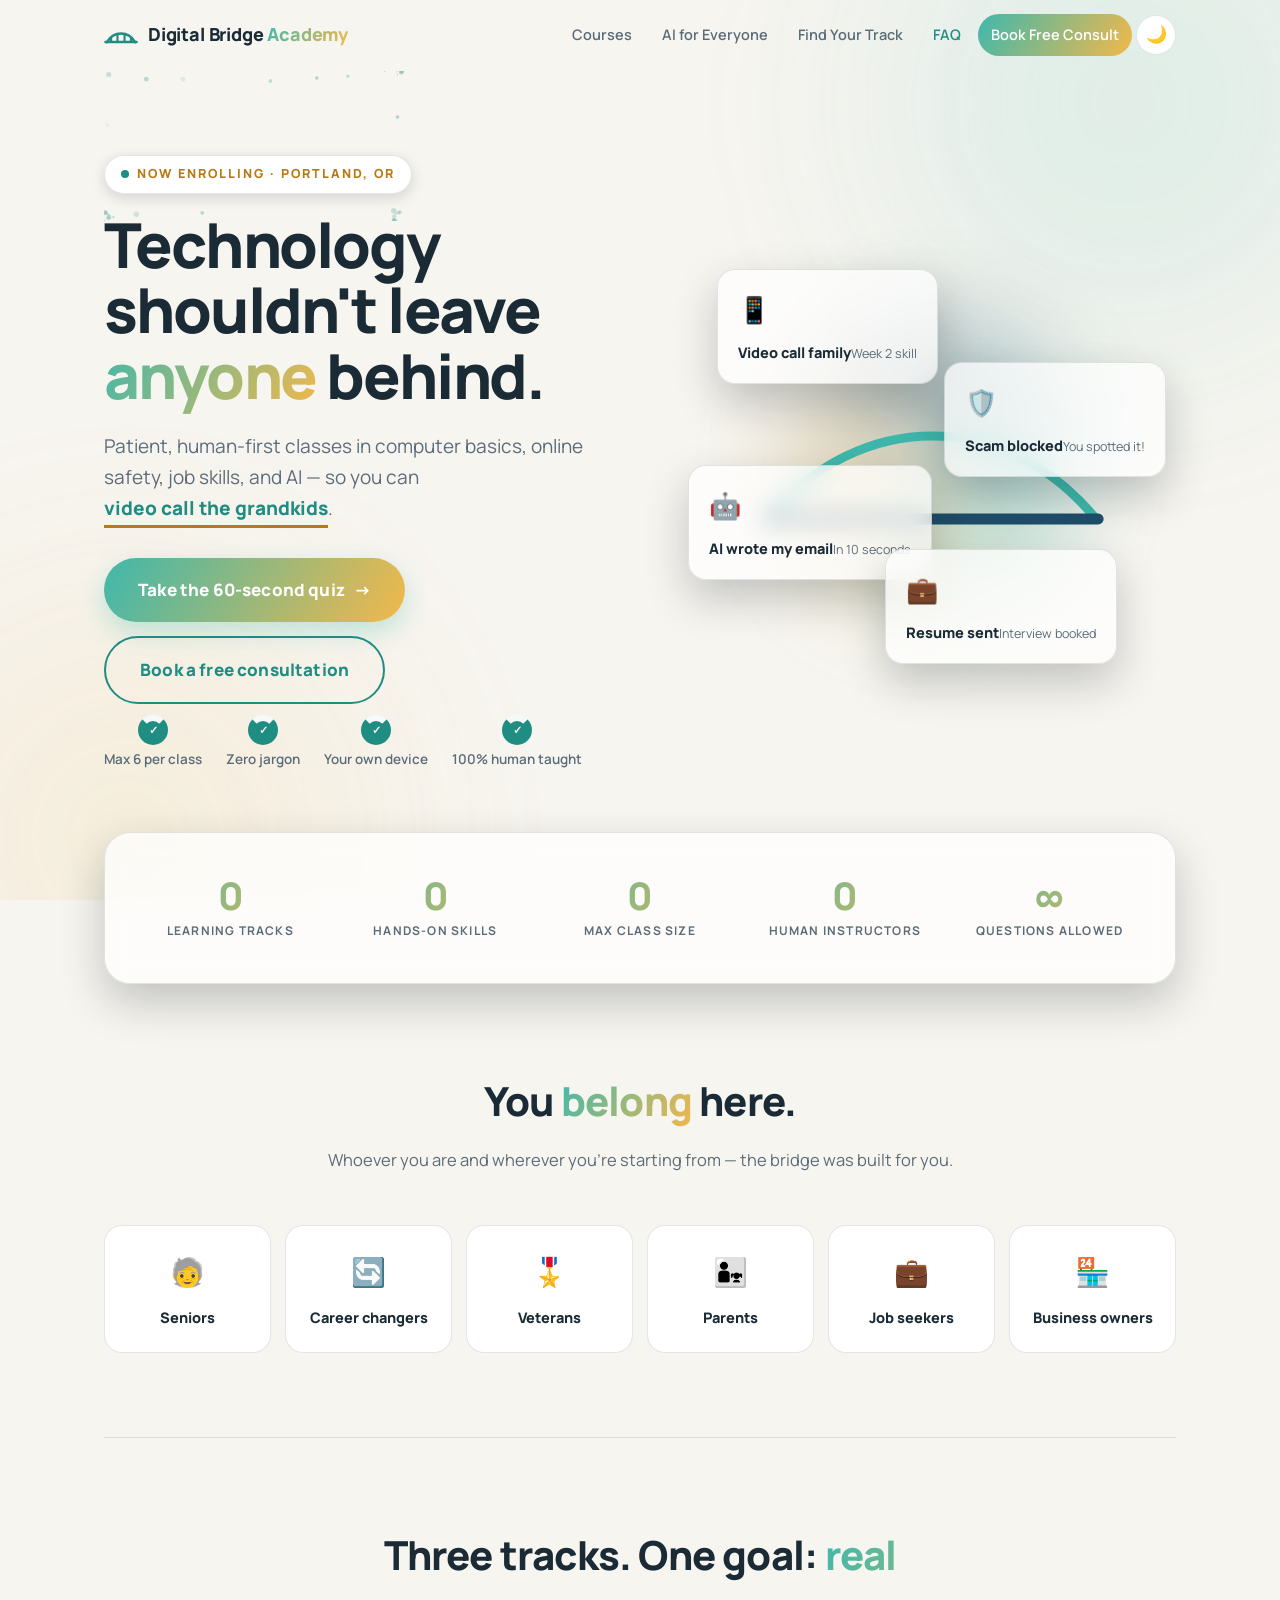
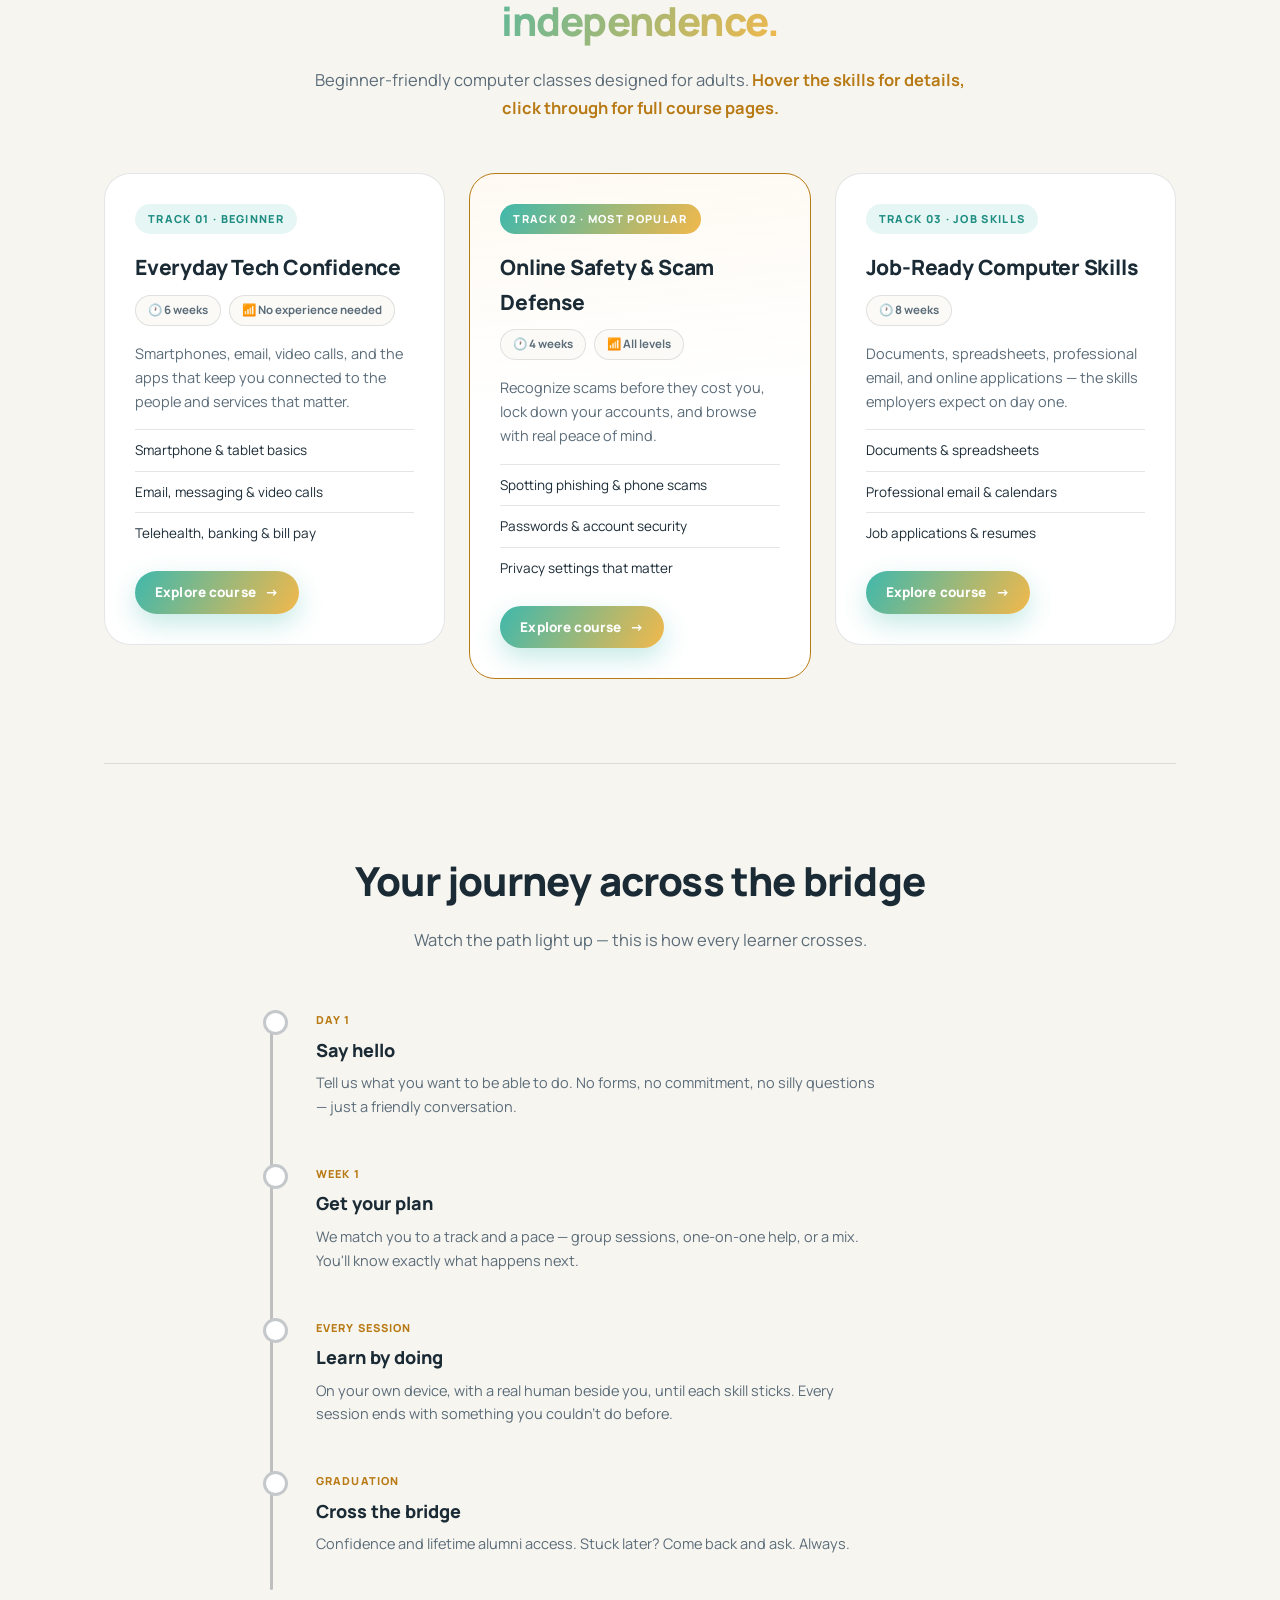
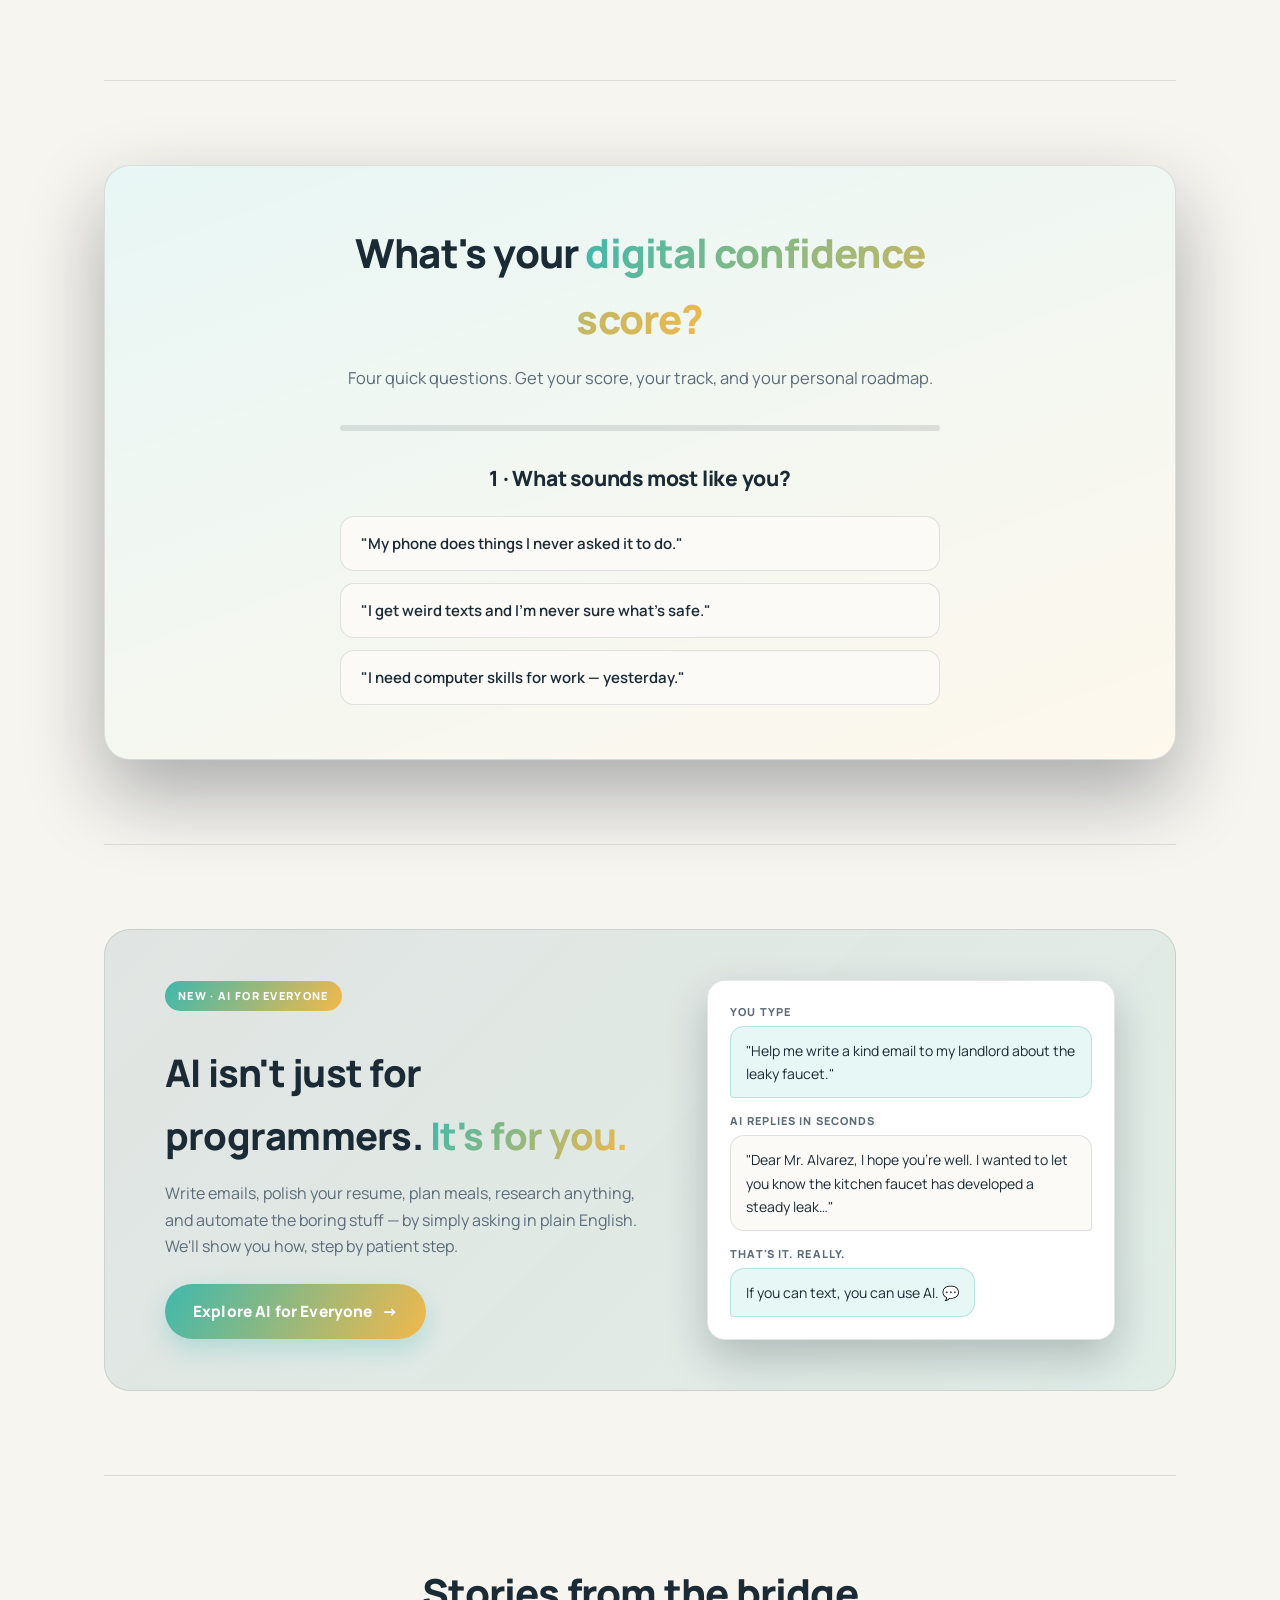
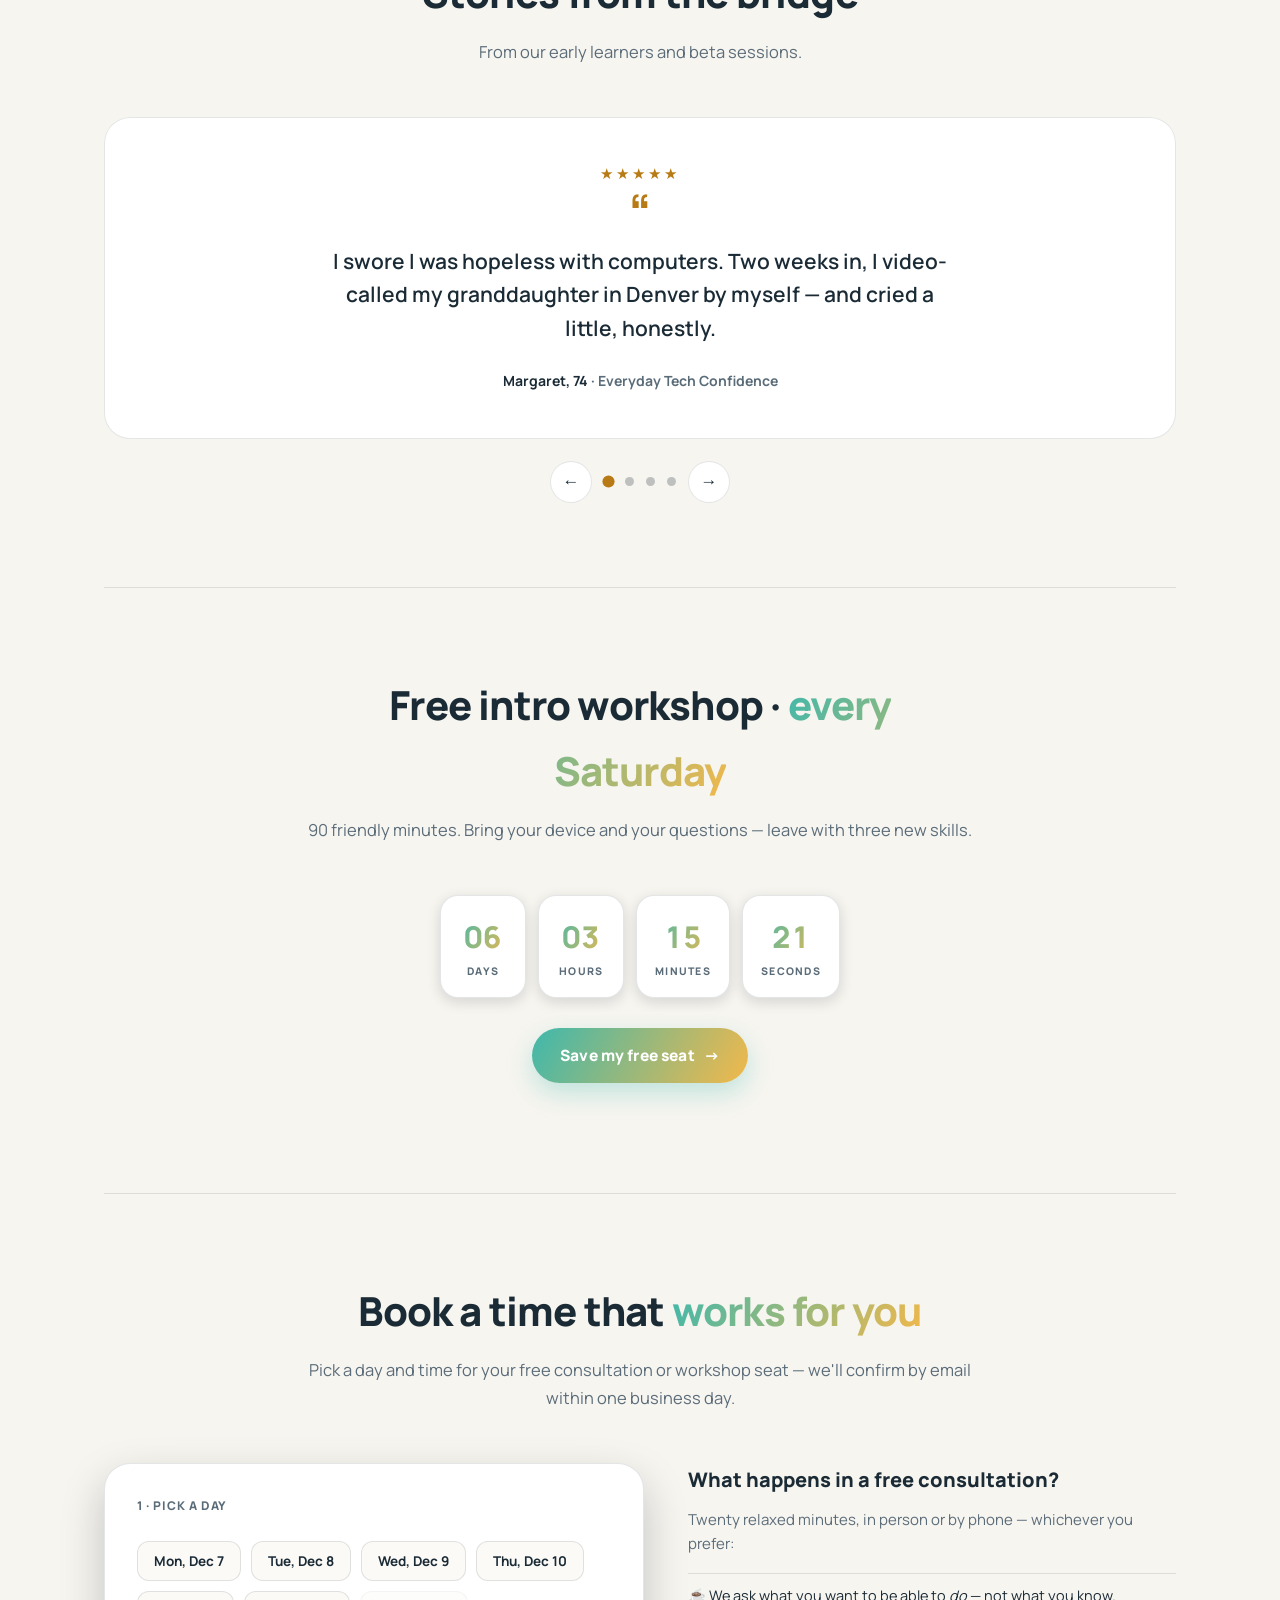
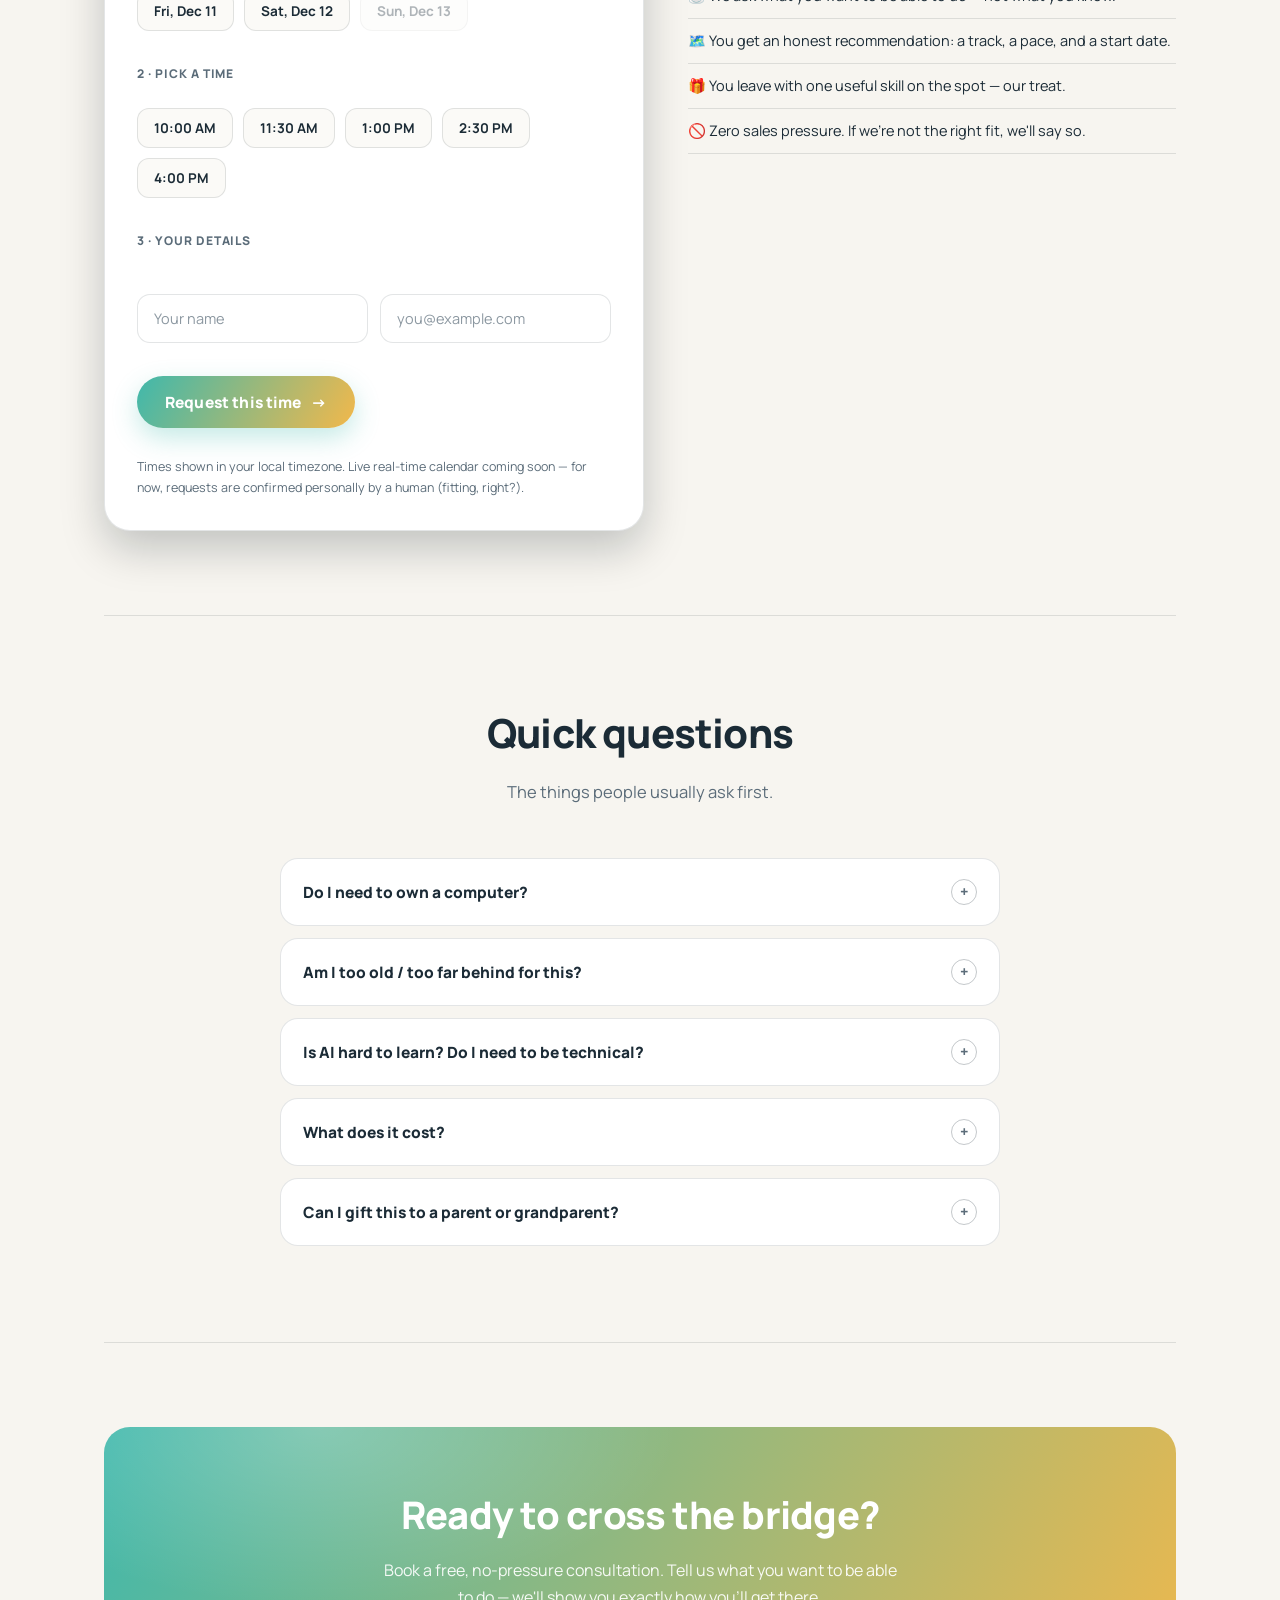
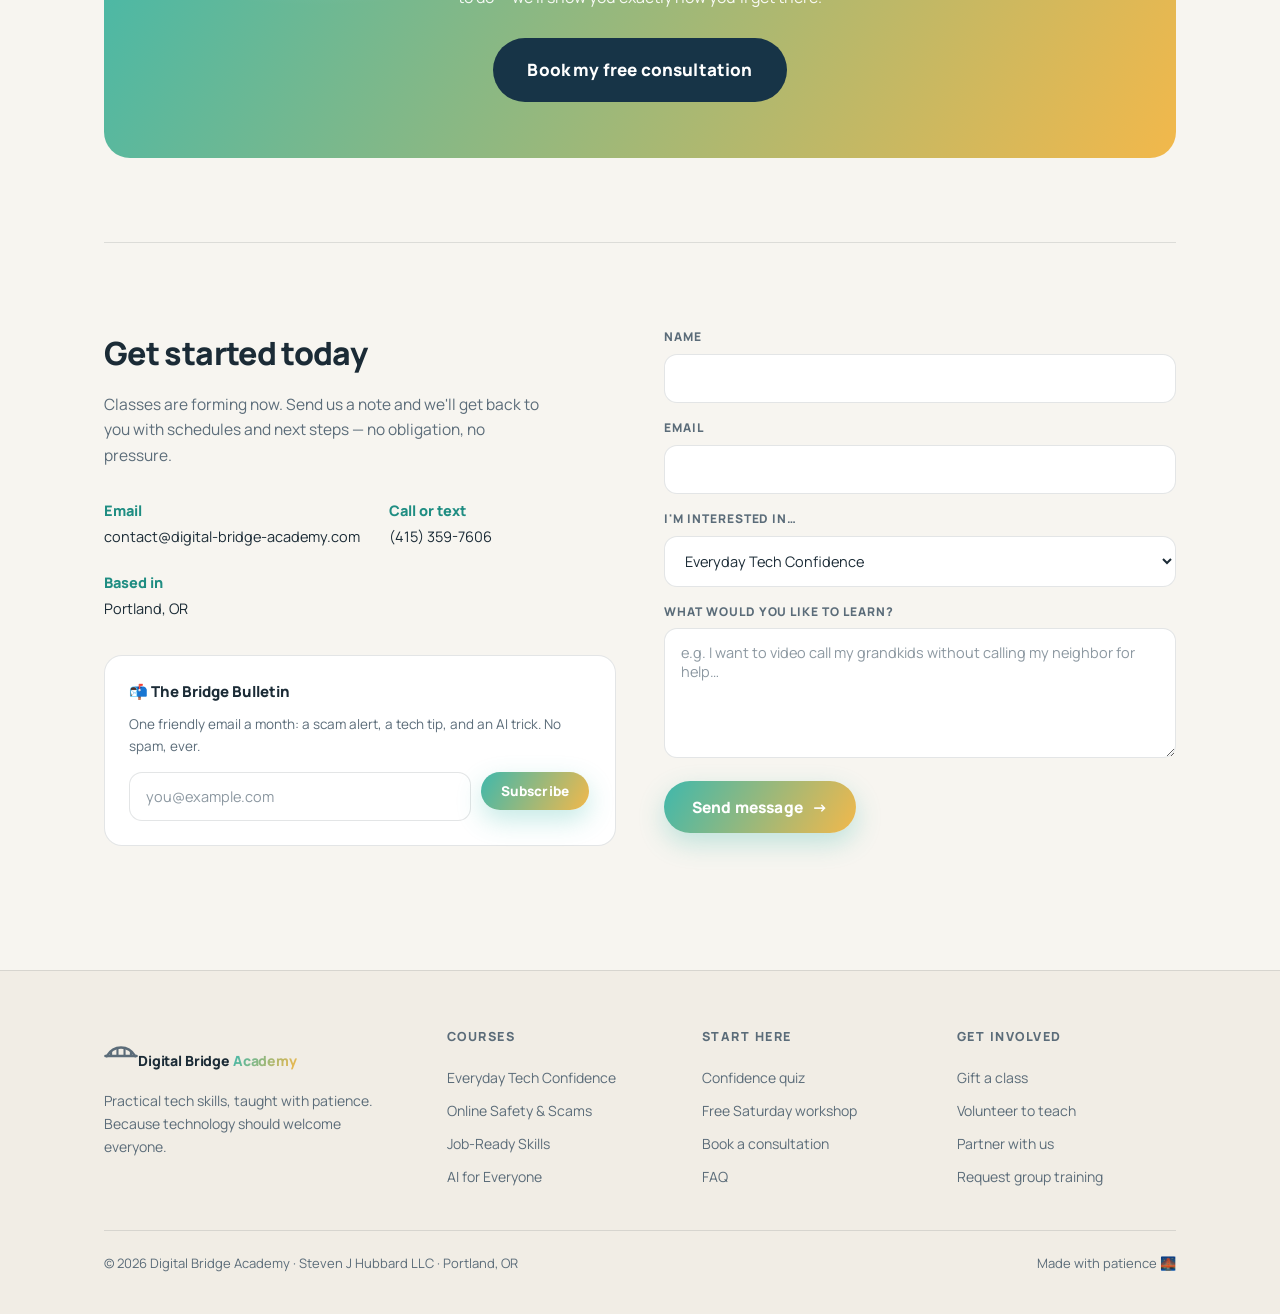
==== commit 2b37e8b9: "Remove certificates from the site Home, Everyday Tech, Online Safety and Job-Ready no longer promise" ====
--- a/index.html
+++ b/index.html
@@ -197,10 +197,10 @@
         </div>
       </article>
       <article class="course-card reveal" style="--d:.2s" data-track="3">
-        <span class="badge">Track 03 · Certificate</span>
+        <span class="badge">Track 03 · Job skills</span>
         <h3>Job-Ready Computer Skills</h3>
         <div class="course-meta">
-          <span class="meta-chip">🕐 8 weeks</span><span class="meta-chip">📜 Certificate</span>
+          <span class="meta-chip">🕐 8 weeks</span>
         </div>
         <p>Documents, spreadsheets, professional email, and online applications — the skills employers expect on day one.</p>
         <ul>
@@ -226,7 +226,7 @@
       <div class="j-step"><span class="j-tag">Day 1</span><h3>Say hello</h3><p>Tell us what you want to be able to do. No forms, no commitment, no silly questions — just a friendly conversation.</p></div>
       <div class="j-step"><span class="j-tag">Week 1</span><h3>Get your plan</h3><p>We match you to a track and a pace — group sessions, one-on-one help, or a mix. You'll know exactly what happens next.</p></div>
       <div class="j-step"><span class="j-tag">Every session</span><h3>Learn by doing</h3><p>On your own device, with a real human beside you, until each skill sticks. Every session ends with something you couldn't do before.</p></div>
-      <div class="j-step"><span class="j-tag">Graduation</span><h3>Cross the bridge</h3><p>Confidence, a certificate for the Job-Ready track — and lifetime alumni access. Stuck later? Come back and ask. Always.</p></div>
+      <div class="j-step"><span class="j-tag">Graduation</span><h3>Cross the bridge</h3><p>Confidence and lifetime alumni access. Stuck later? Come back and ask. Always.</p></div>
     </div>
   </section>
 
--- a/styles.css
+++ b/styles.css
@@ -383,11 +383,6 @@
 .instructor h3{font-size:18px; font-weight:800;}
 .instructor .role{color:var(--amber); font-size:13px; font-weight:800; margin-bottom:8px;}
 .instructor p{color:var(--muted); font-size:14px;}
-.cert-card{max-width:560px; margin:0 auto; background:var(--surface); border:2px dashed var(--line-strong); border-radius:var(--radius-lg); padding:38px; text-align:center; transition:border-color .3s, transform .3s;}
-.cert-card:hover{border-color:var(--amber); transform:scale(1.02);}
-.cert-card .cert-seal{font-size:44px; margin-bottom:12px;}
-.cert-card h3{font-weight:800; font-size:20px; margin-bottom:6px;}
-.cert-card p{color:var(--muted); font-size:14px;}
 .related{display:flex; gap:14px; flex-wrap:wrap; justify-content:center;}
 .related a{text-decoration:none; color:var(--text); background:var(--surface); border:1px solid var(--line); border-radius:999px; padding:12px 22px; font-size:14px; font-weight:800; transition:.25s;}
 .related a:hover{border-color:var(--teal); color:var(--teal); transform:translateY(-3px);}
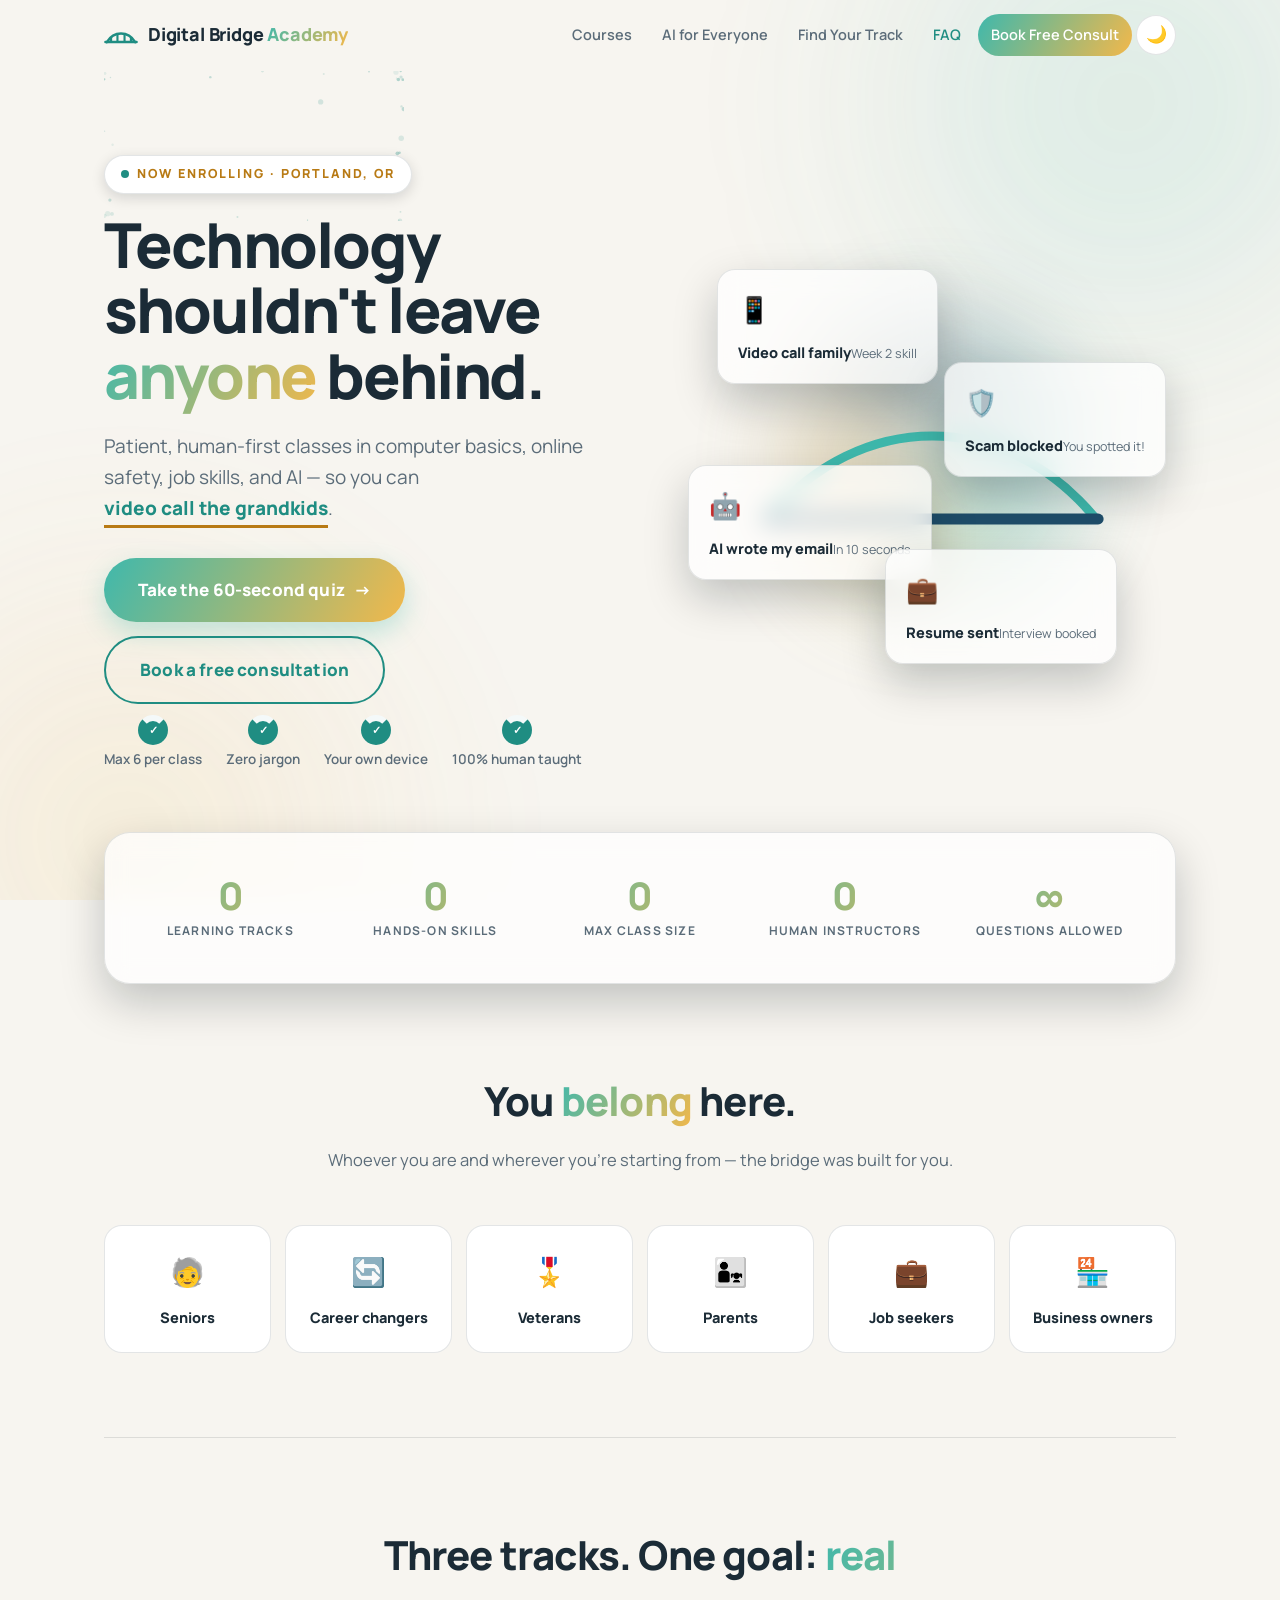
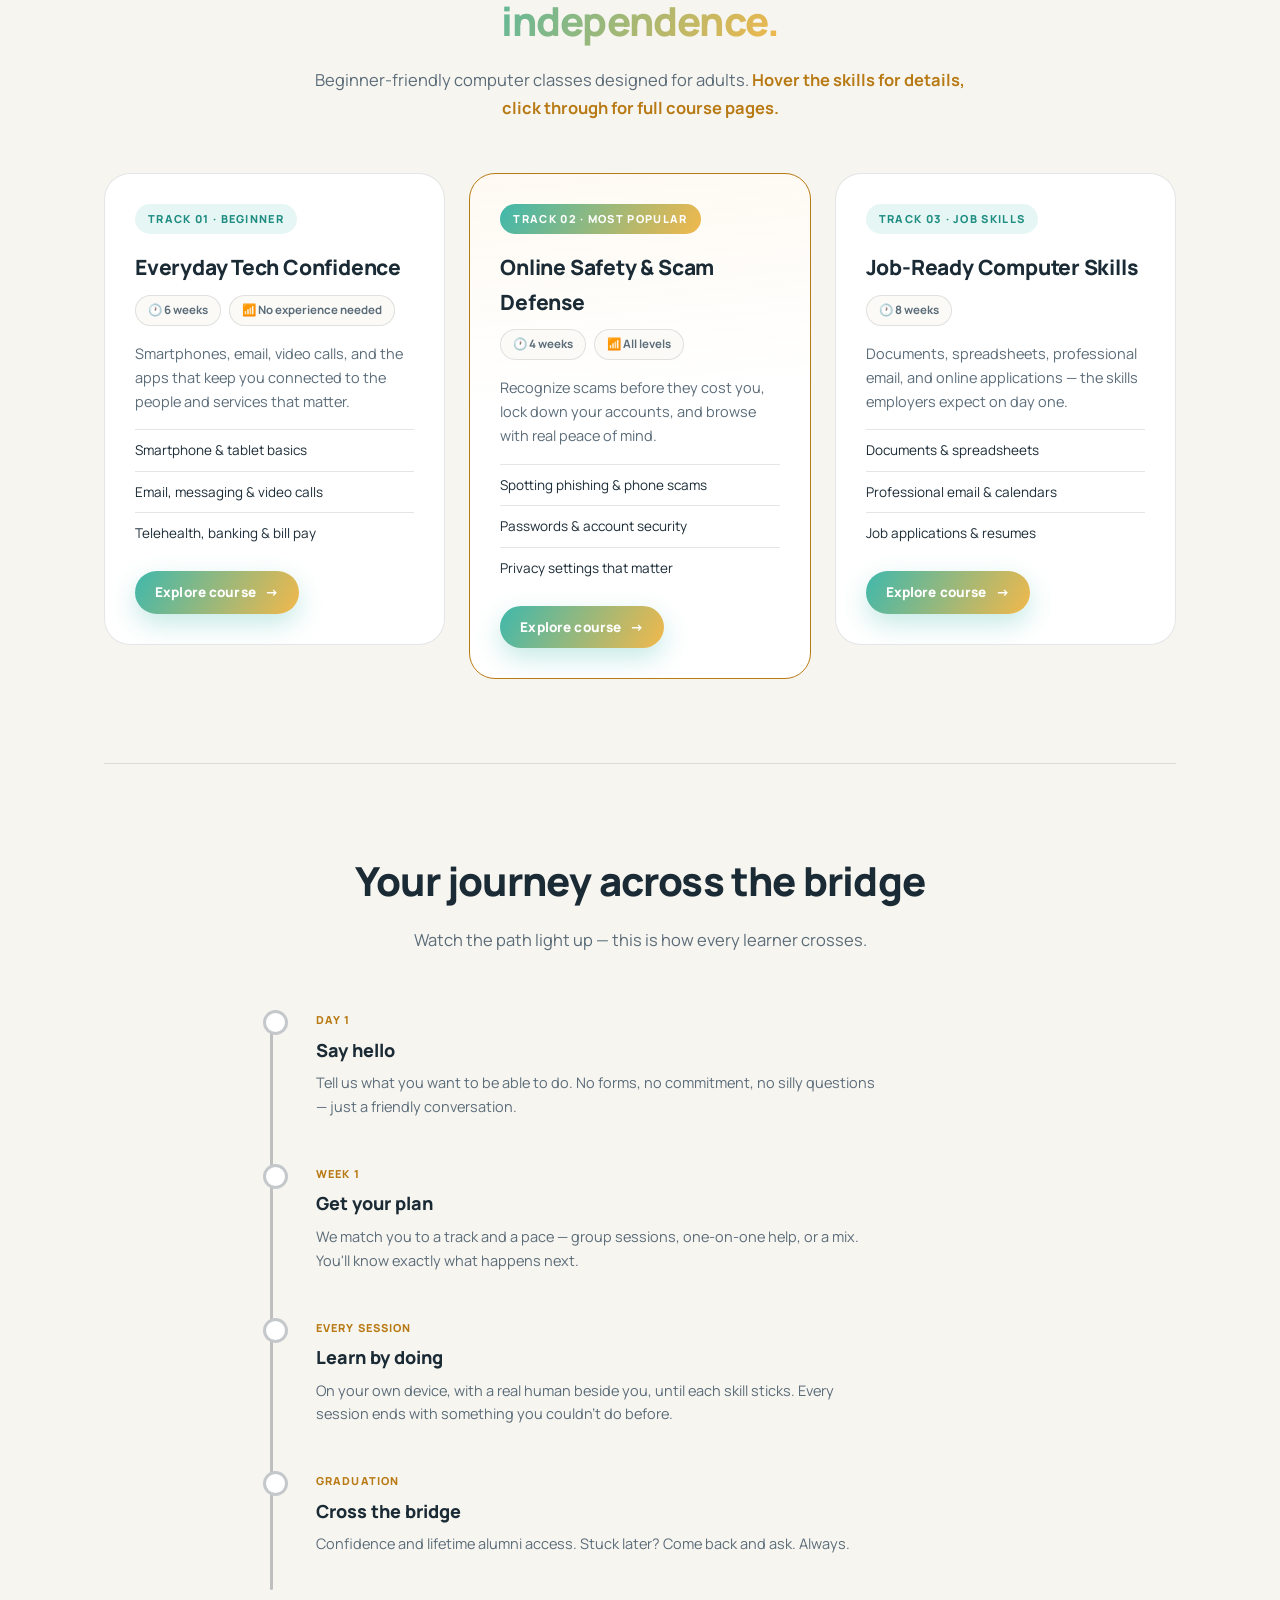
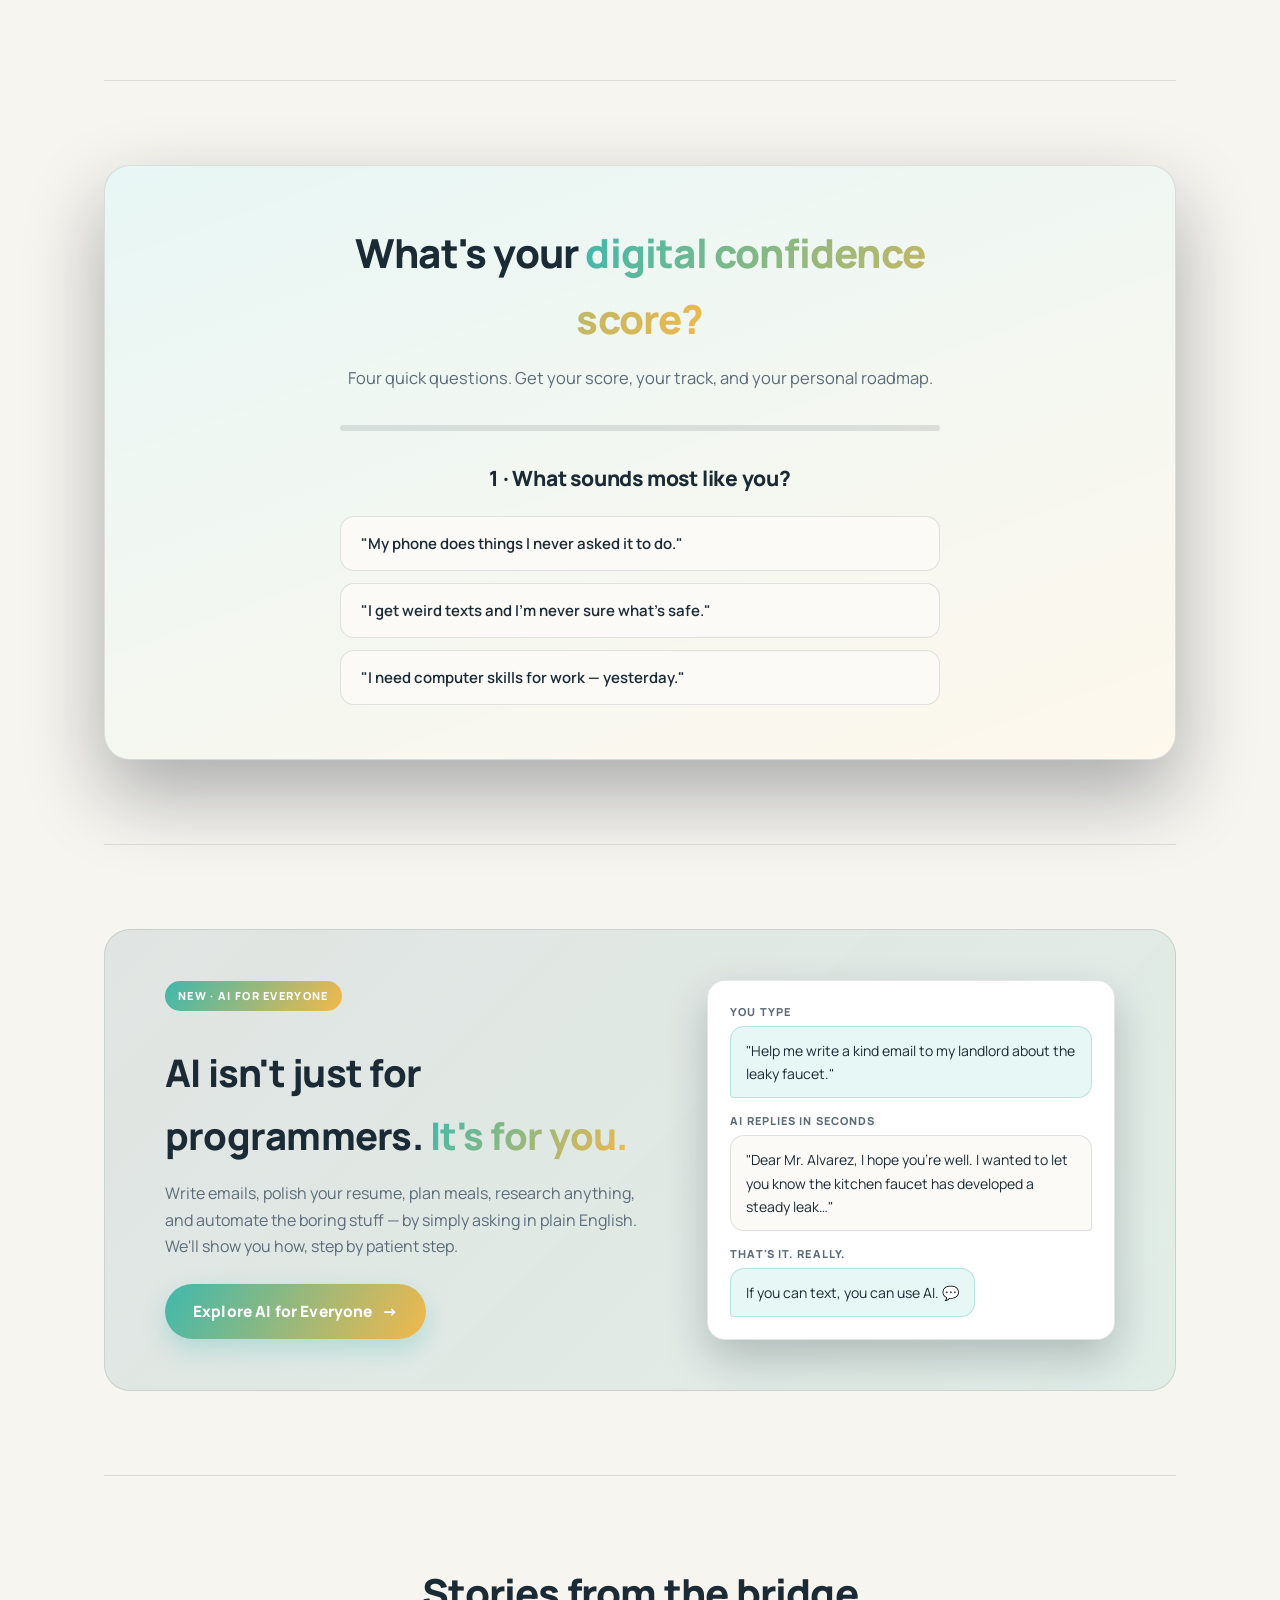
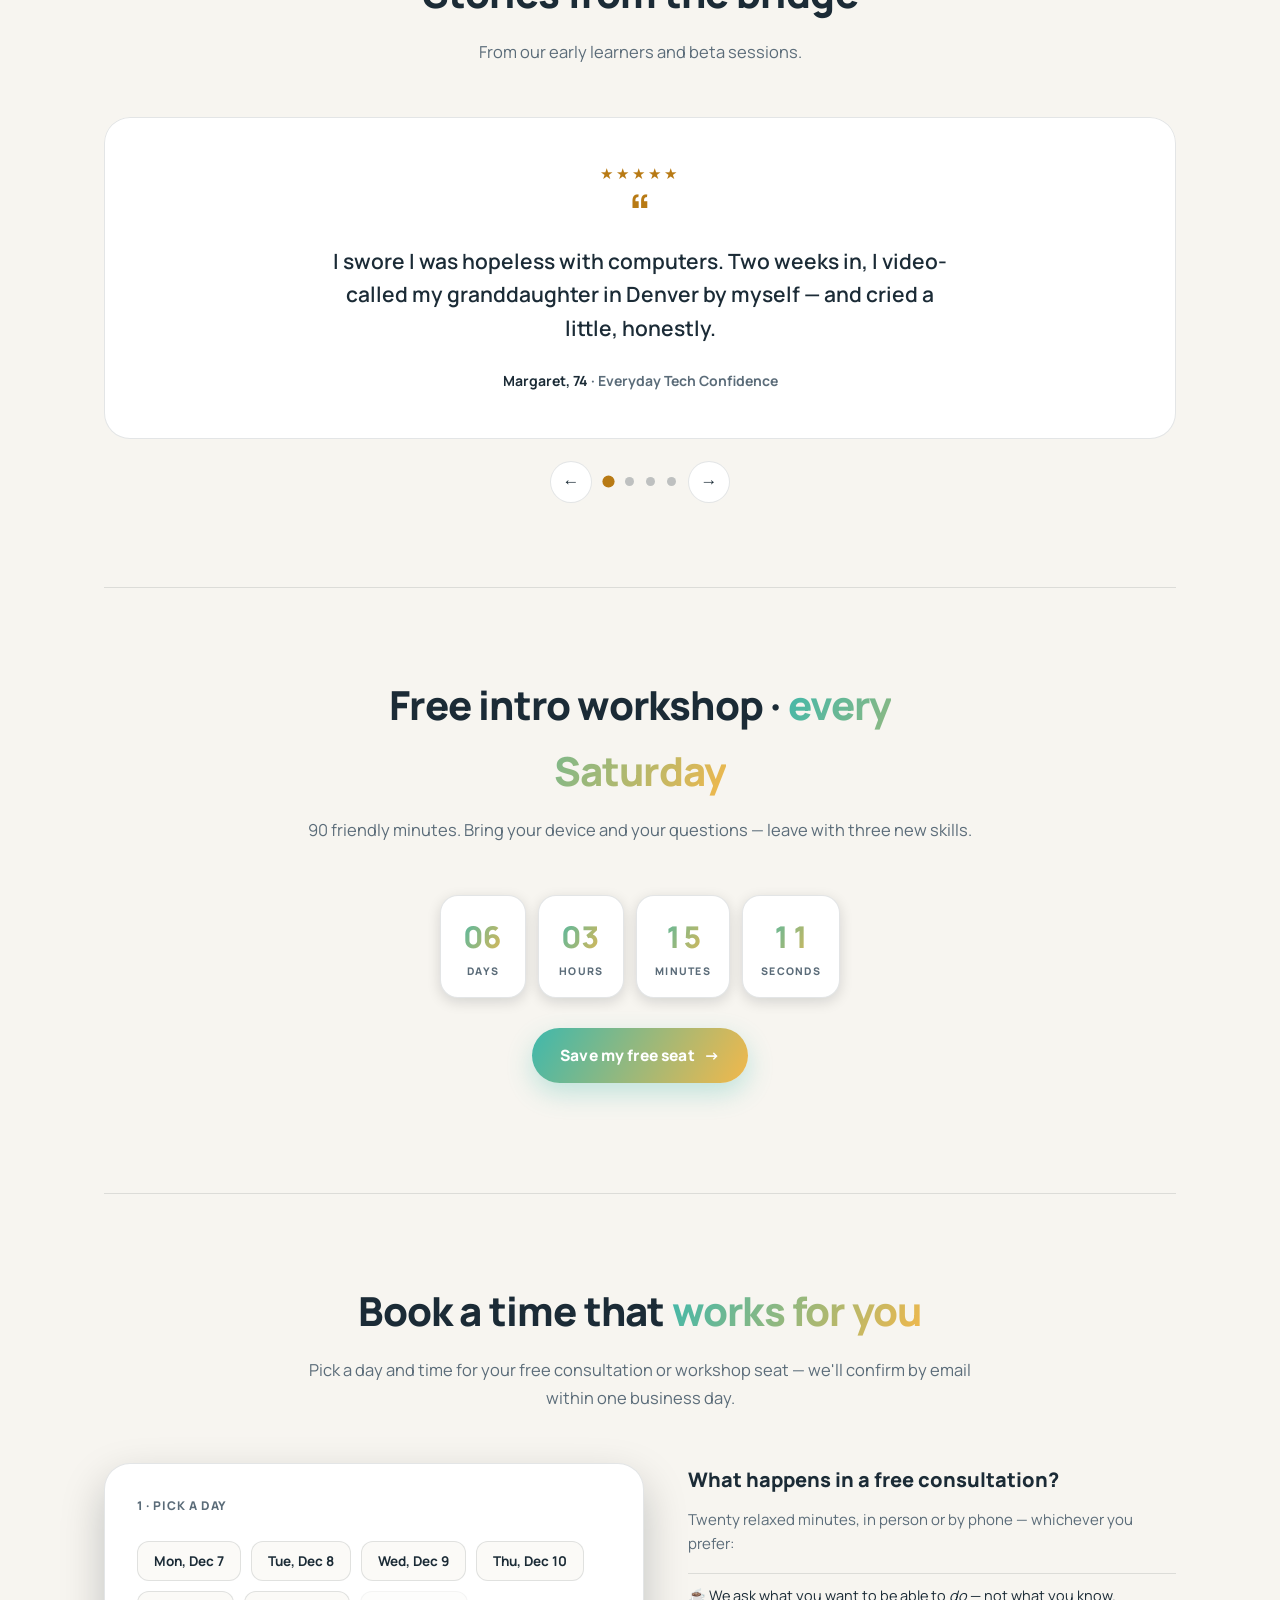
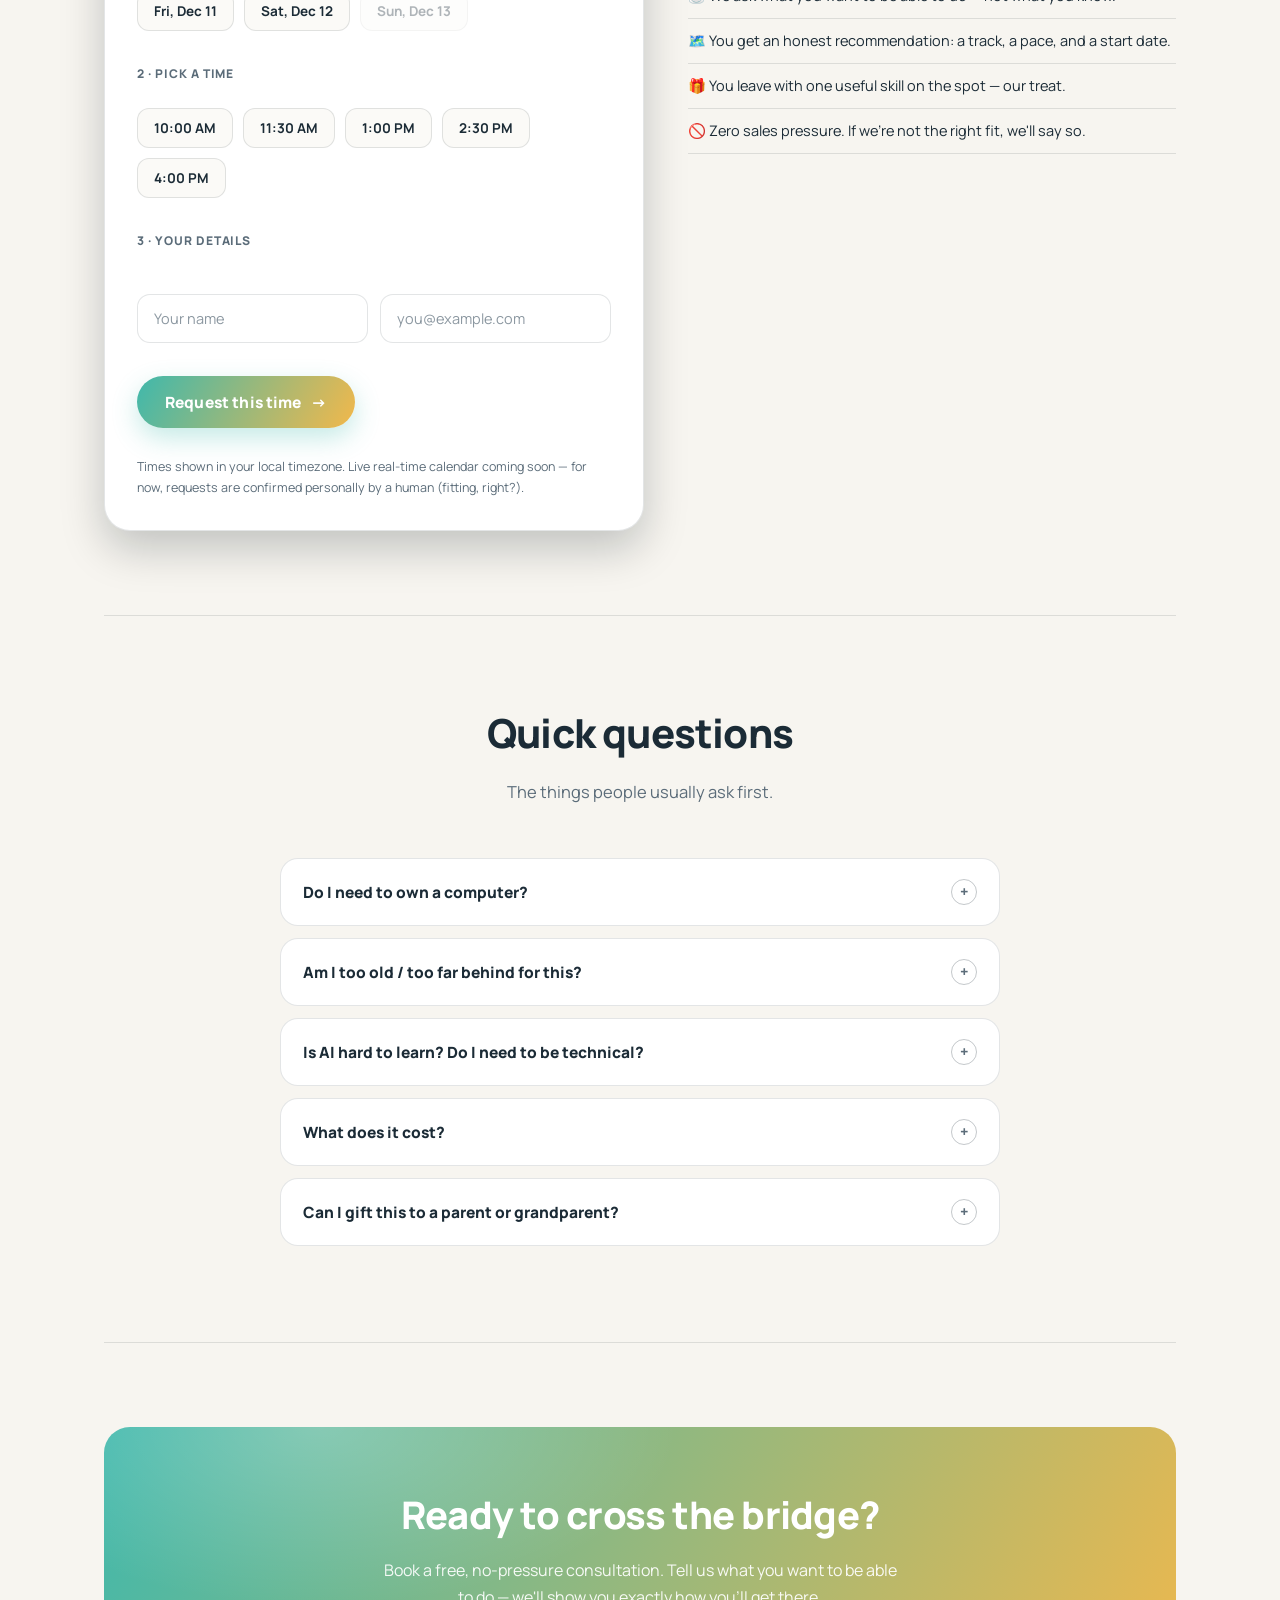
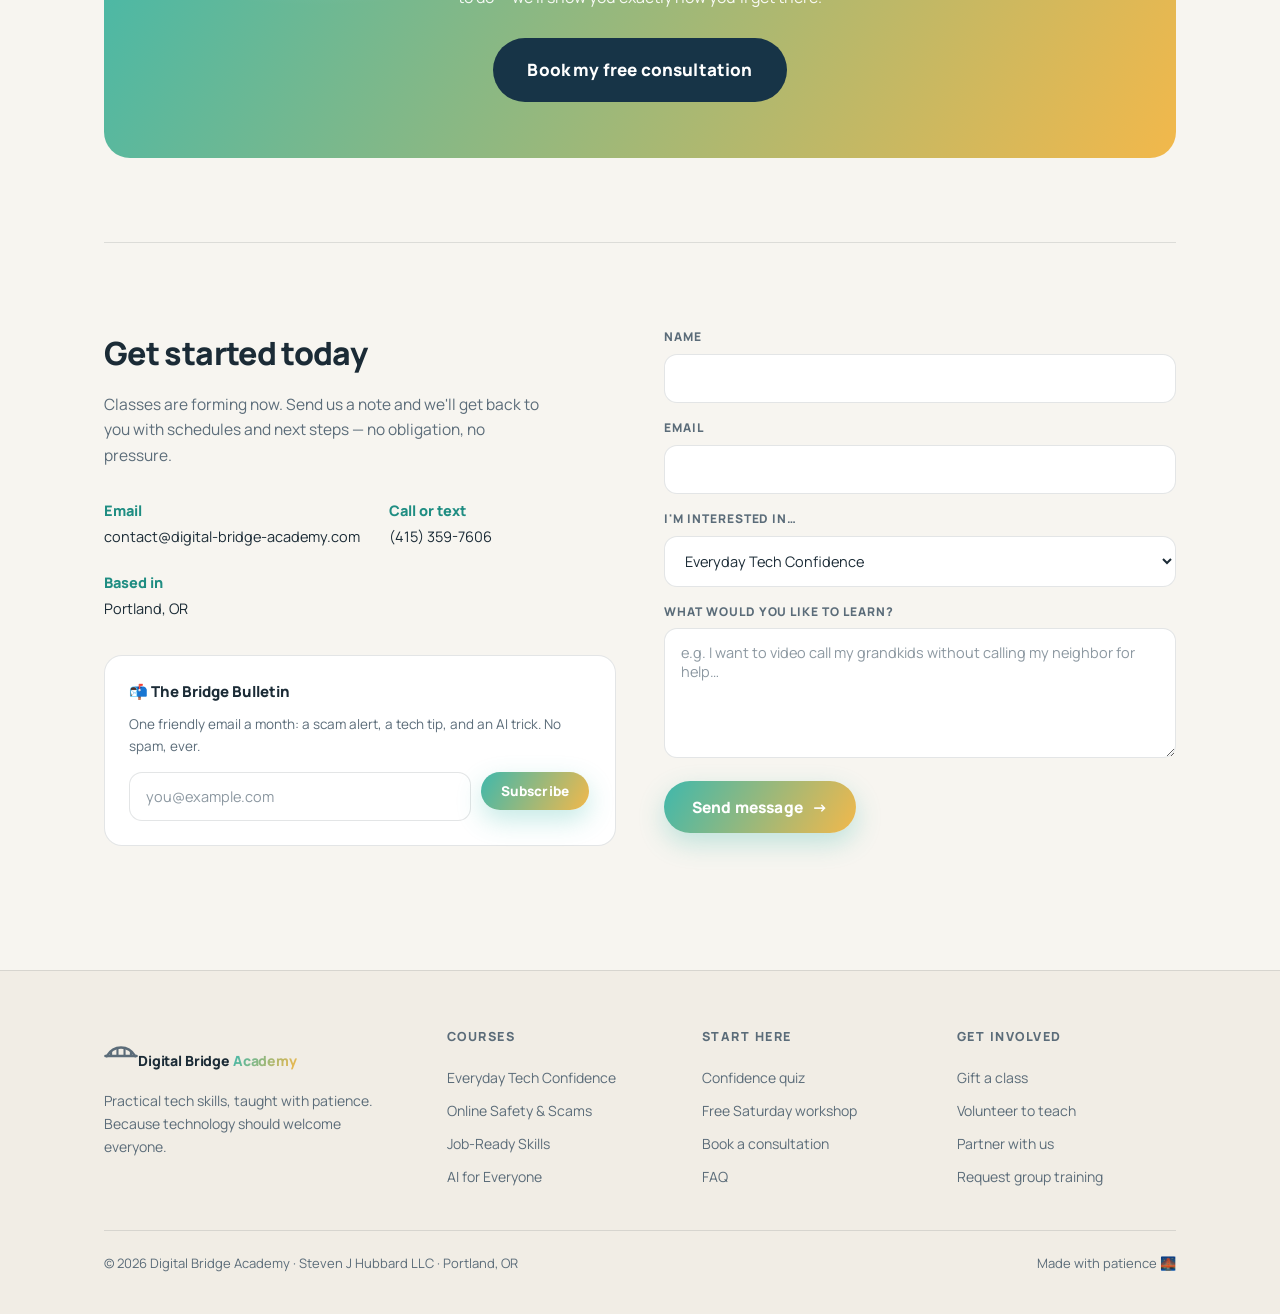
==== commit 2db8a180: "SEO: shorter local titles and descriptions, course schema, page depth - Titles about 60 chars with P" ====
--- a/index.html
+++ b/index.html
@@ -3,9 +3,8 @@
 <head>
 <meta charset="UTF-8">
 <meta name="viewport" content="width=device-width, initial-scale=1.0">
-<title>Digital Bridge Academy — Computer Classes, Digital Skills & AI for Beginners</title>
-<meta name="description" content="Friendly, patient computer classes for adults and seniors: computer basics, internet safety, email, job skills, and AI for beginners. Small groups, plain language, real confidence. Portland, OR.">
-<meta name="keywords" content="computer classes near me, computer skills for seniors, learn AI, AI for beginners, computer basics, digital literacy, internet safety, job skills, beginner computer classes, adult education, technology coaching">
+<title>Portland Computer Classes for Adults | Digital Bridge Academy</title>
+<meta name="description" content="Small, patient computer classes for adults and seniors in Portland, OR. Online and onsite: tech basics, scam safety, job skills, AI. Free Saturday workshop.">
 <meta name="robots" content="index, follow">
 <meta name="theme-color" content="#0B141D">
 <link rel="canonical" href="https://www.digital-bridge-academy.com/">
@@ -39,11 +38,11 @@
   "email": "contact@digital-bridge-academy.com",
   "telephone": "+1-415-359-7606",
   "founder": { "@type": "Person", "name": "Steven J. Hubbard" },
-  "areaServed": { "@type": "City", "name": "Portland", "containedInPlace": { "@type": "State", "name": "Oregon" } },
+  "areaServed": { "@type": "AdministrativeArea", "name": "Portland metropolitan area, Oregon" },
   "sameAs": ["https://github.com/shubbard2300/digital-bridge-academy"],
   "address": { "@type": "PostalAddress", "addressLocality": "Portland", "addressRegion": "OR", "addressCountry": "US" },
   "image": "https://www.digital-bridge-academy.com/og-image.png",
-  "description": "Patient, human-first digital skills training for adults and seniors — everyday tech confidence, online safety, job-ready computer skills, and AI for beginners."
+  "description": "Patient, human-first digital skills training for adults and seniors, online and onsite in the Portland metro area — everyday tech confidence, online safety, job-ready computer skills, and AI for beginners."
 }
 </script>
 <script type="application/ld+json">
@@ -54,6 +53,20 @@
   "url": "https://www.digital-bridge-academy.com/",
   "publisher": { "@type": "EducationalOrganization", "name": "Digital Bridge Academy" },
   "inLanguage": "en-US"
+}
+</script>
+
+<script type="application/ld+json">
+{
+  "@context": "https://schema.org",
+  "@type": "ItemList",
+  "name": "Digital Bridge Academy courses",
+  "itemListElement": [
+    { "@type": "ListItem", "position": 1, "name": "Everyday Tech Confidence", "url": "https://www.digital-bridge-academy.com/courses/everyday-tech.html" },
+    { "@type": "ListItem", "position": 2, "name": "Online Safety & Scam Defense", "url": "https://www.digital-bridge-academy.com/courses/online-safety.html" },
+    { "@type": "ListItem", "position": 3, "name": "Job-Ready Computer Skills", "url": "https://www.digital-bridge-academy.com/courses/job-ready.html" },
+    { "@type": "ListItem", "position": 4, "name": "AI for Everyone", "url": "https://www.digital-bridge-academy.com/ai.html" }
+  ]
 }
 </script>
 
--- a/styles.css
+++ b/styles.css
@@ -417,3 +417,6 @@
 .form-err{font-size:14px; color:#FF7A7F; display:none; font-weight:700;}
 [data-theme="light"] .form-err{color:#C62828;}
 .form-err.show{display:block; animation:quiz-in .35s ease;}
+.about{max-width:720px; margin:0 auto;}
+.about h3{font-size:18px; font-weight:800; margin:26px 0 6px;}
+.about p{color:var(--muted); font-size:16.5px; line-height:1.7;}
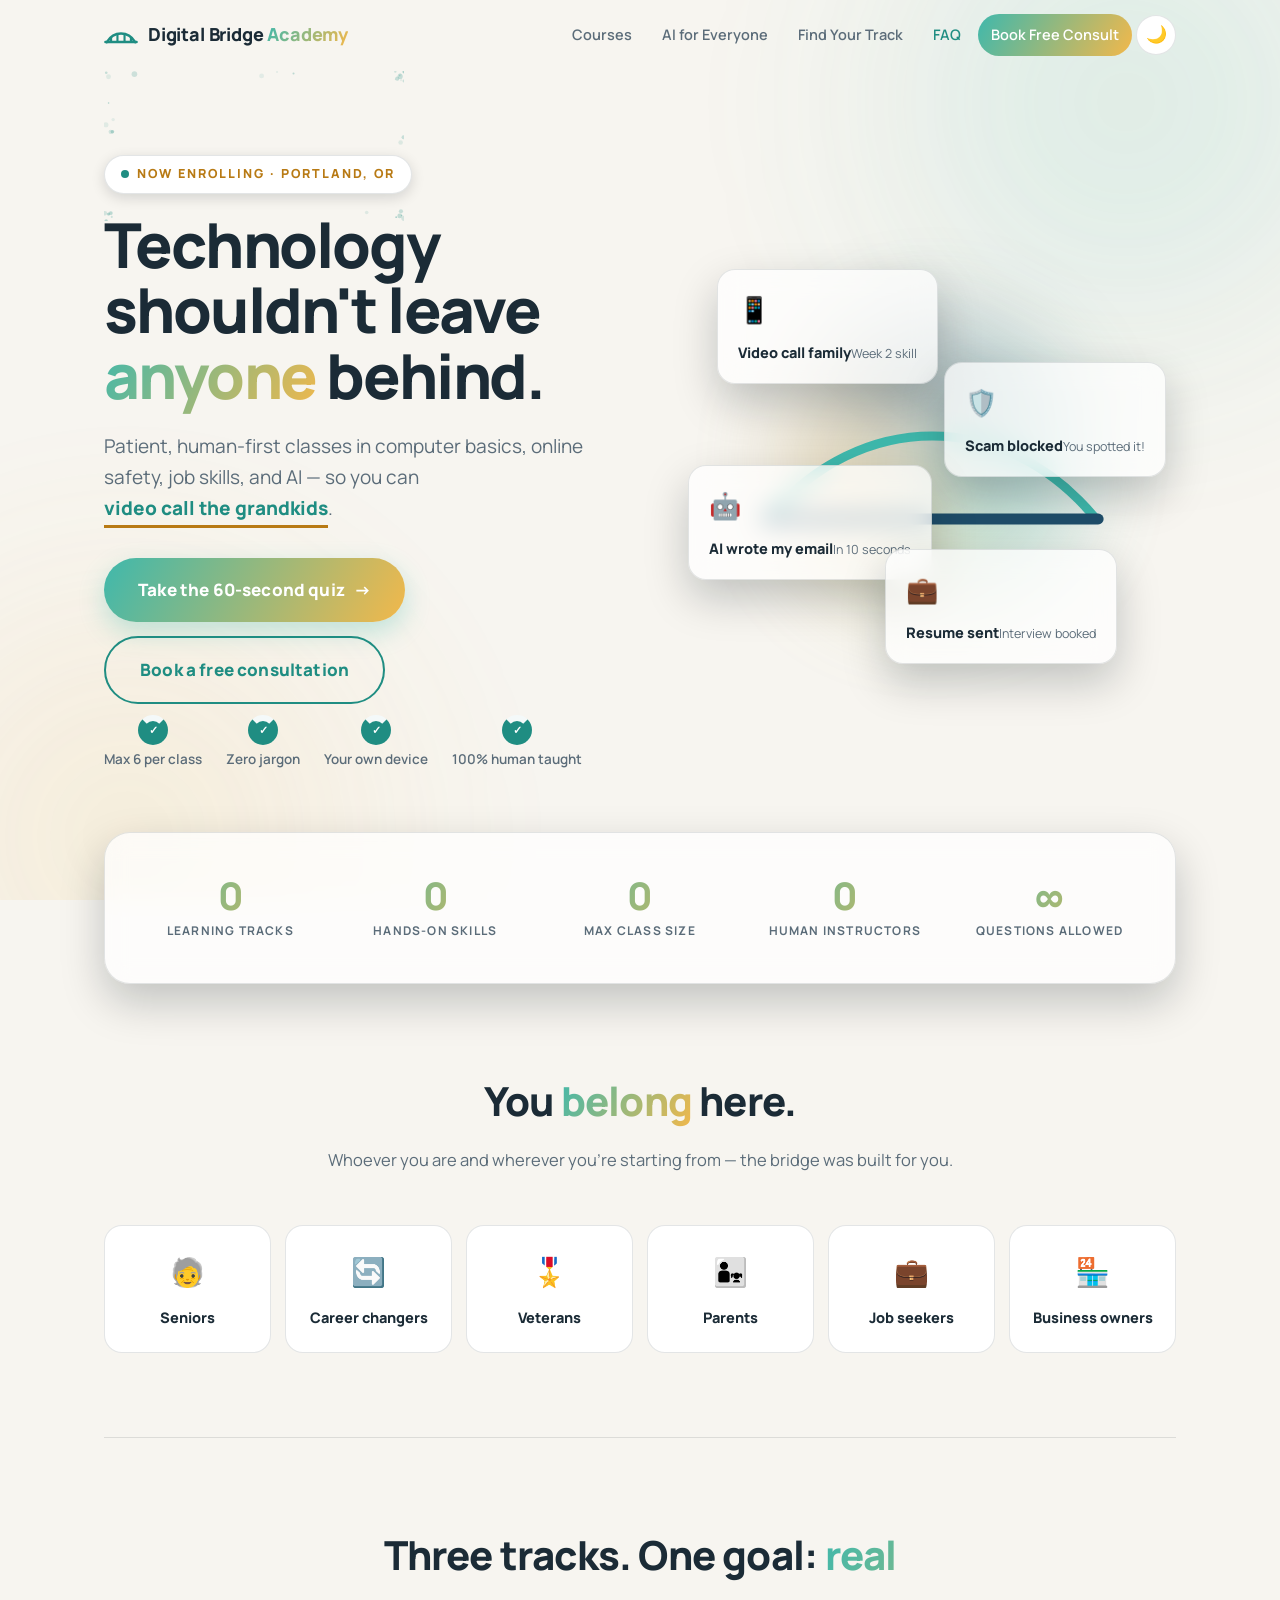
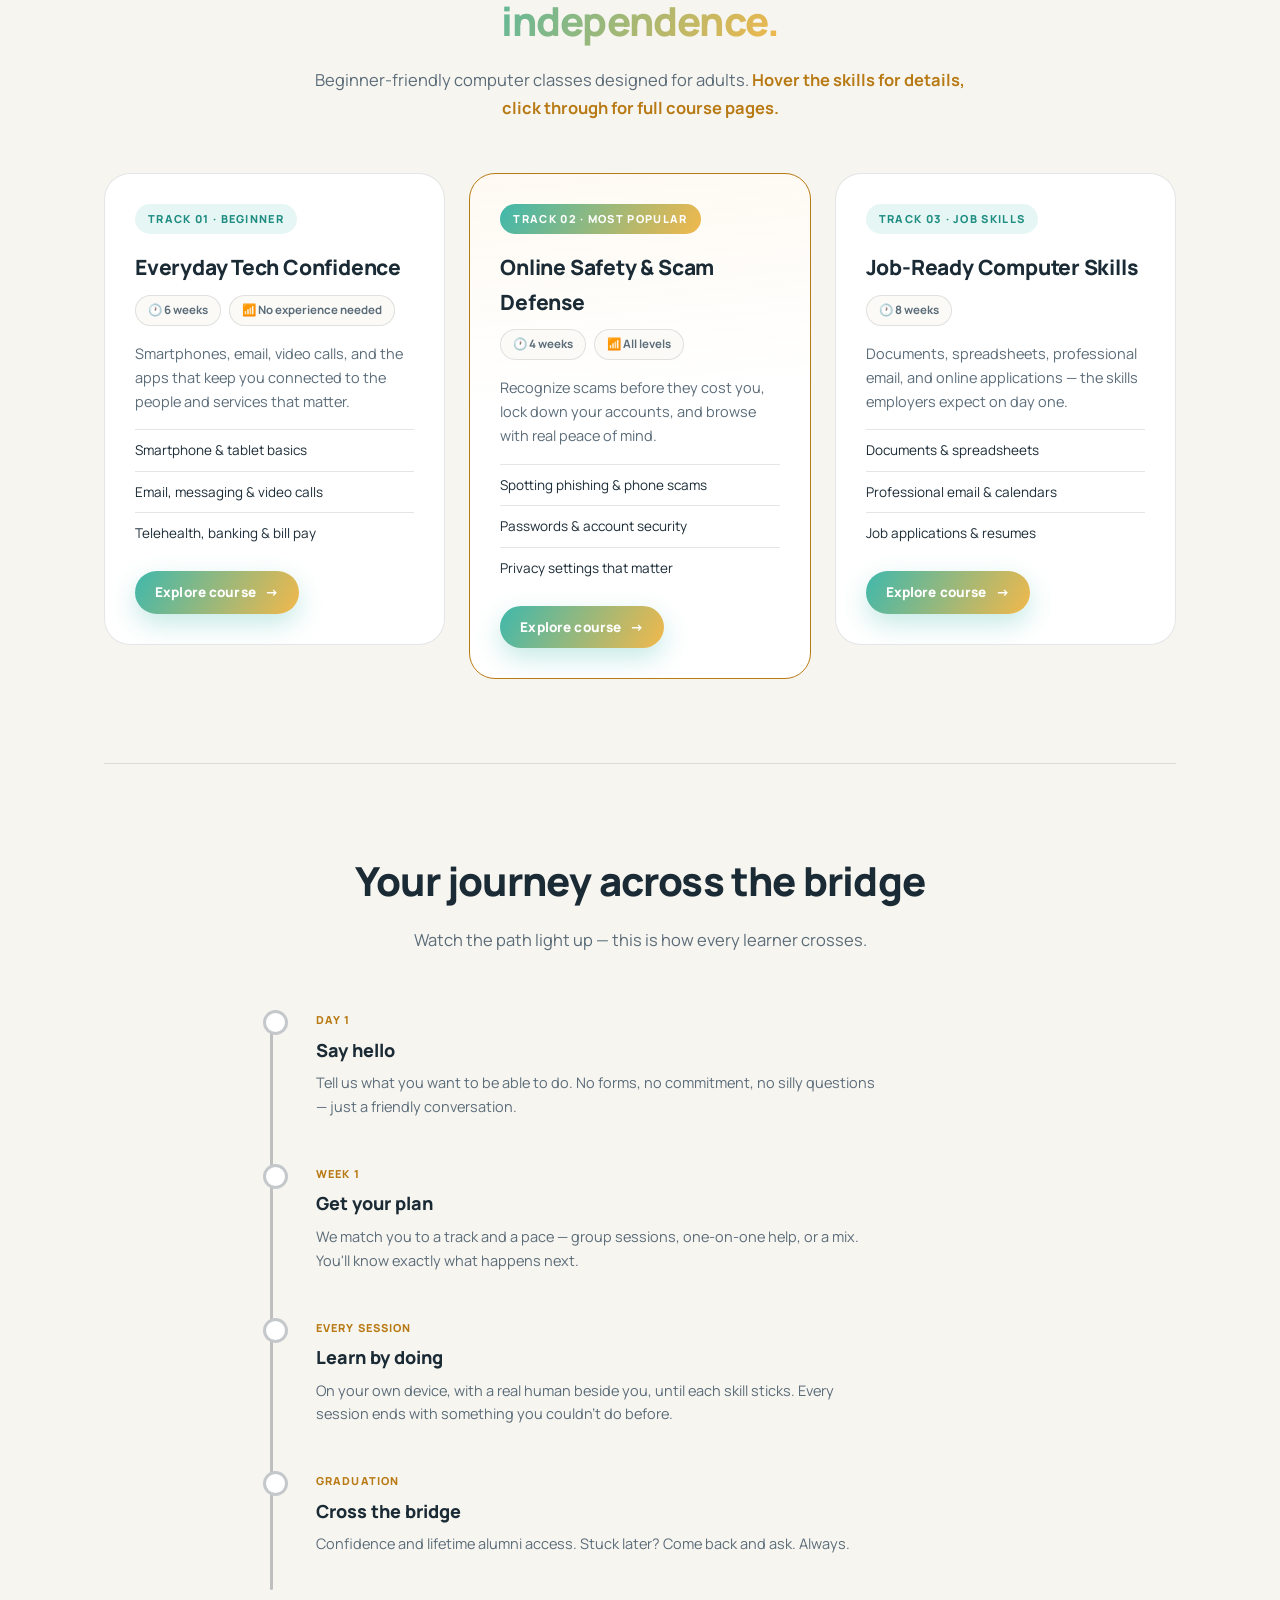
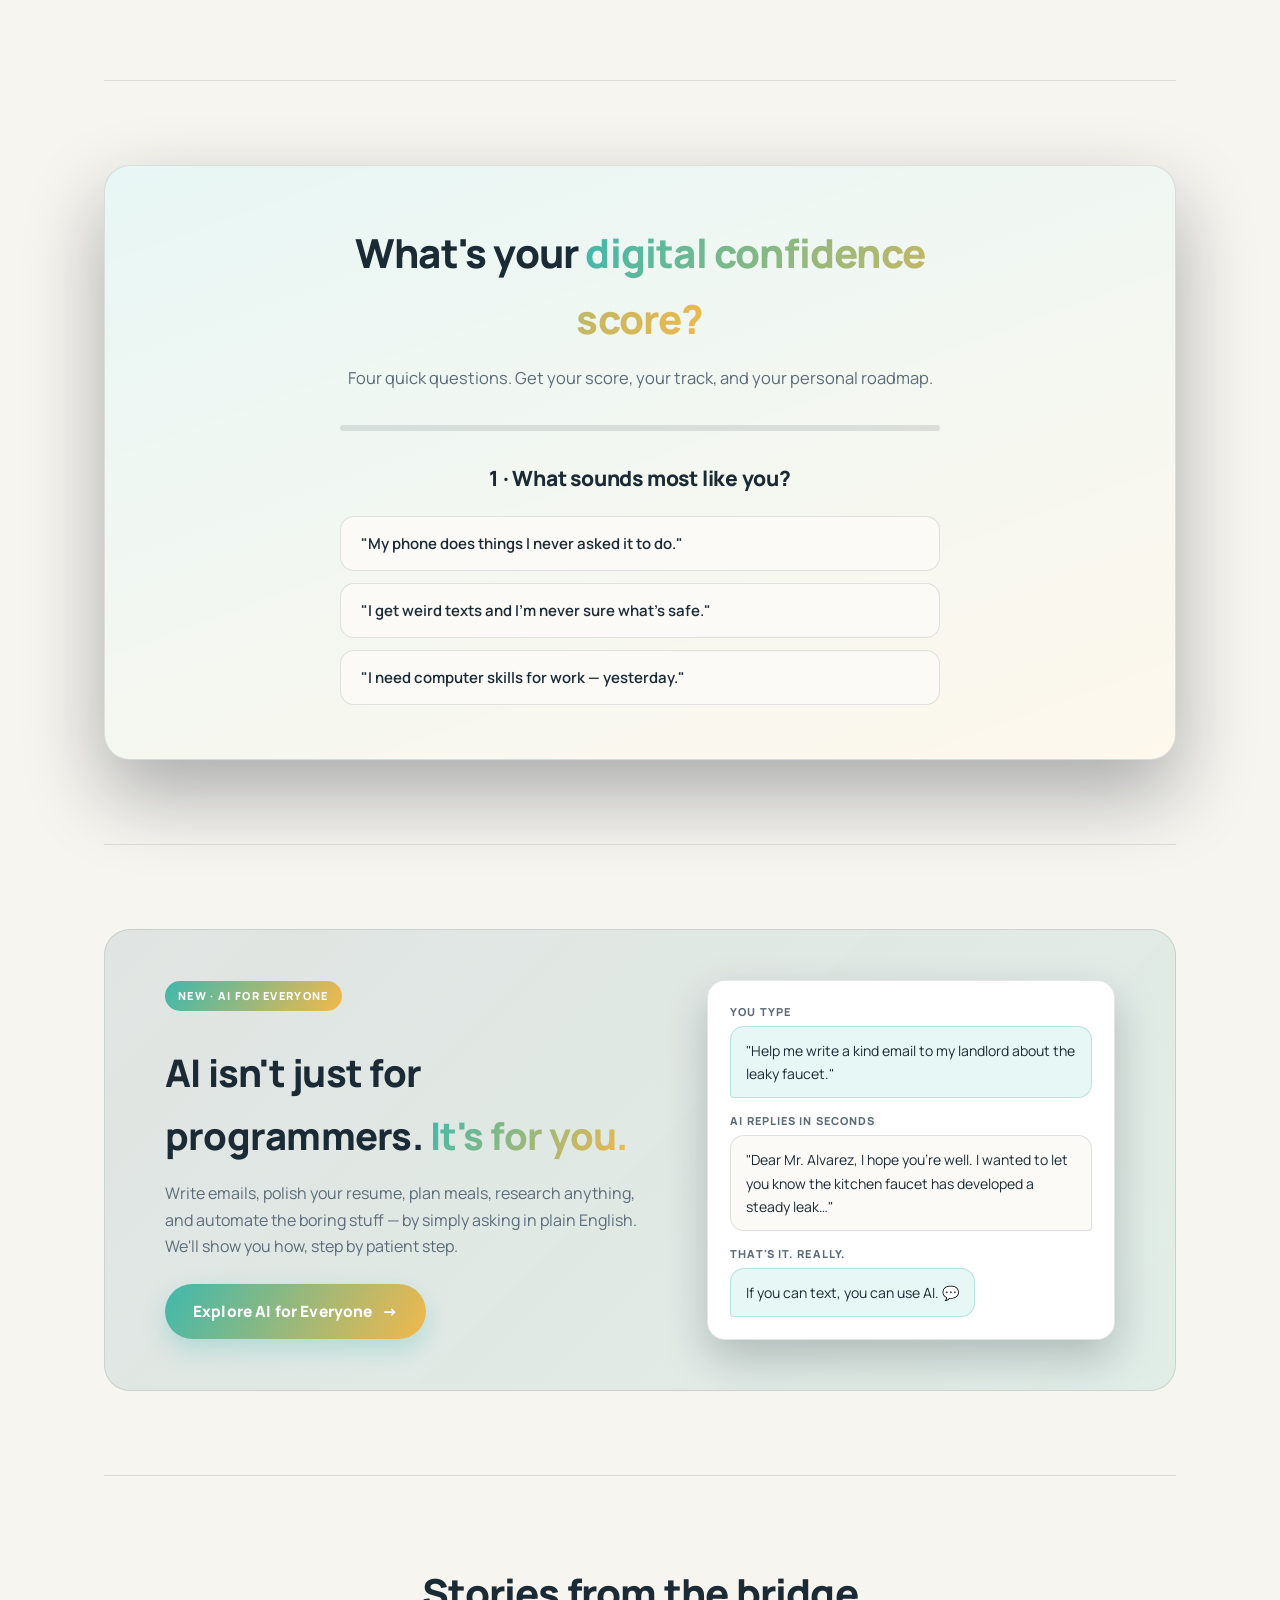
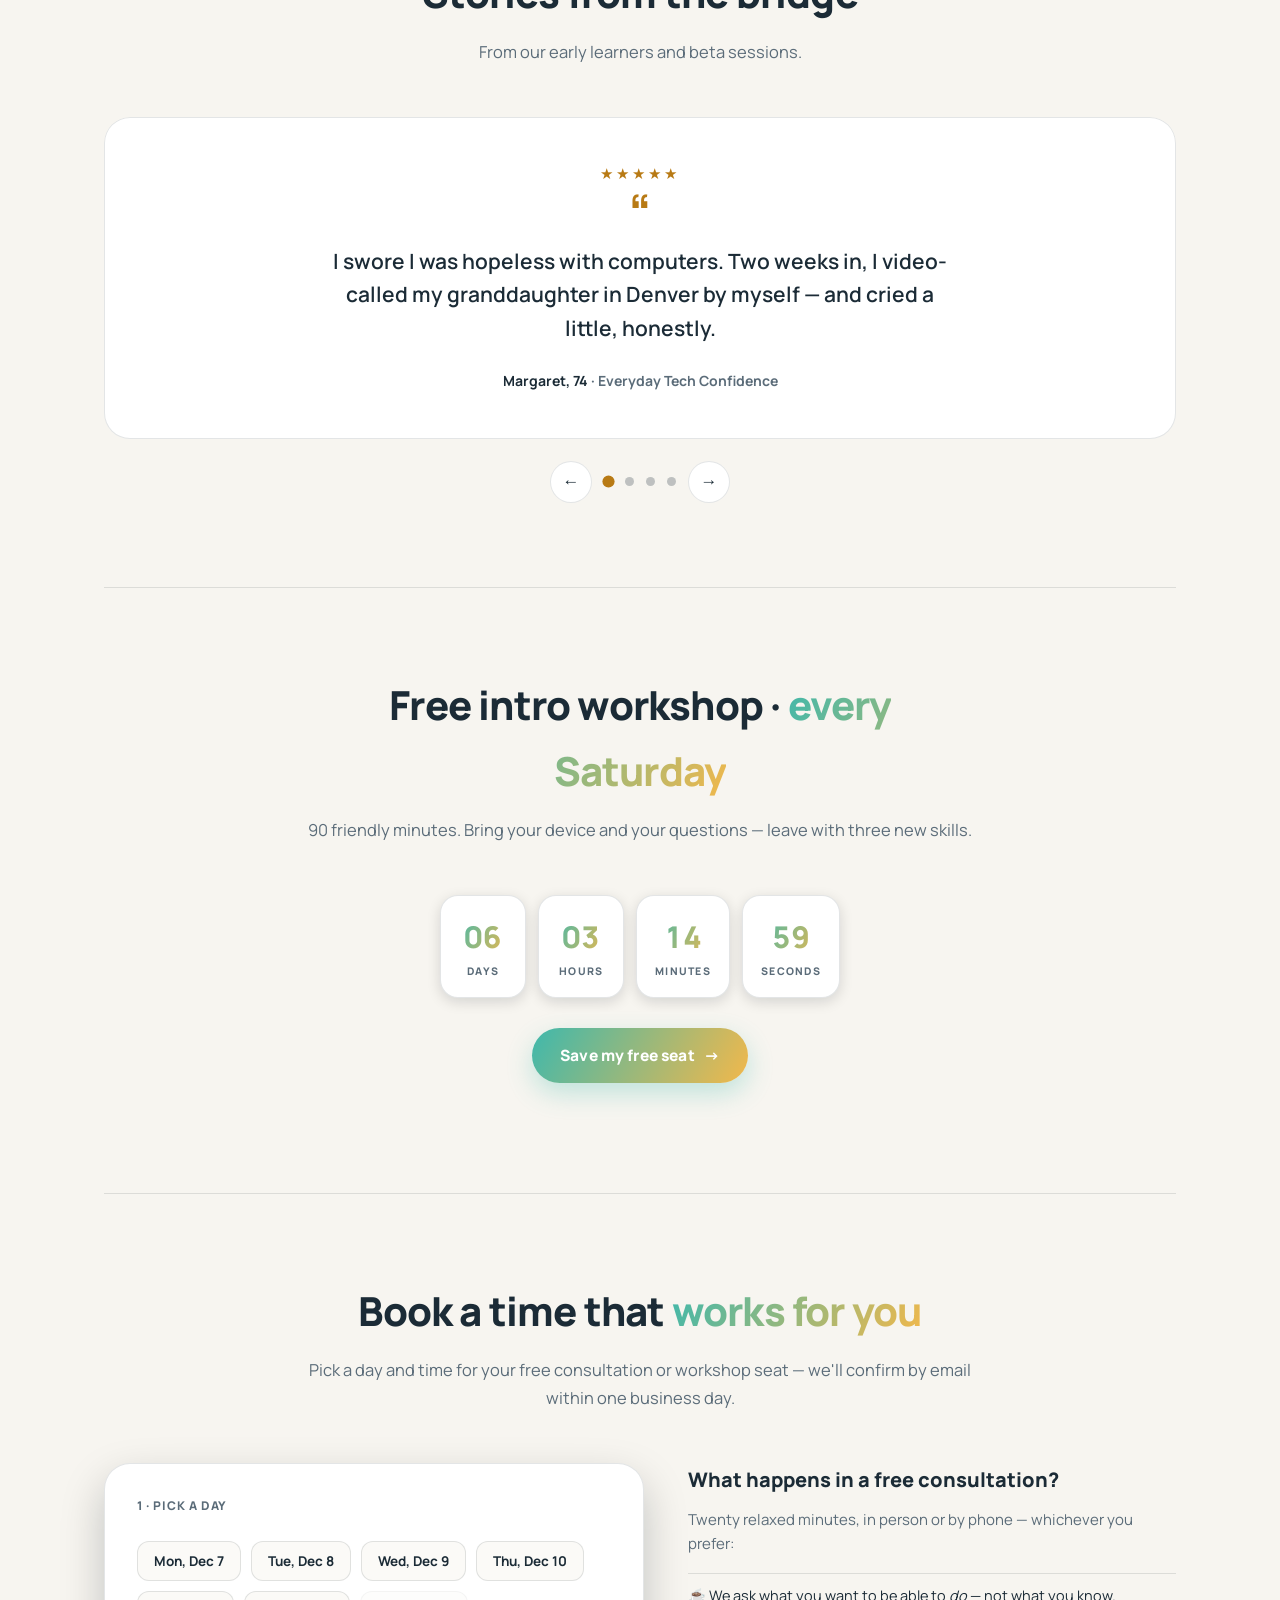
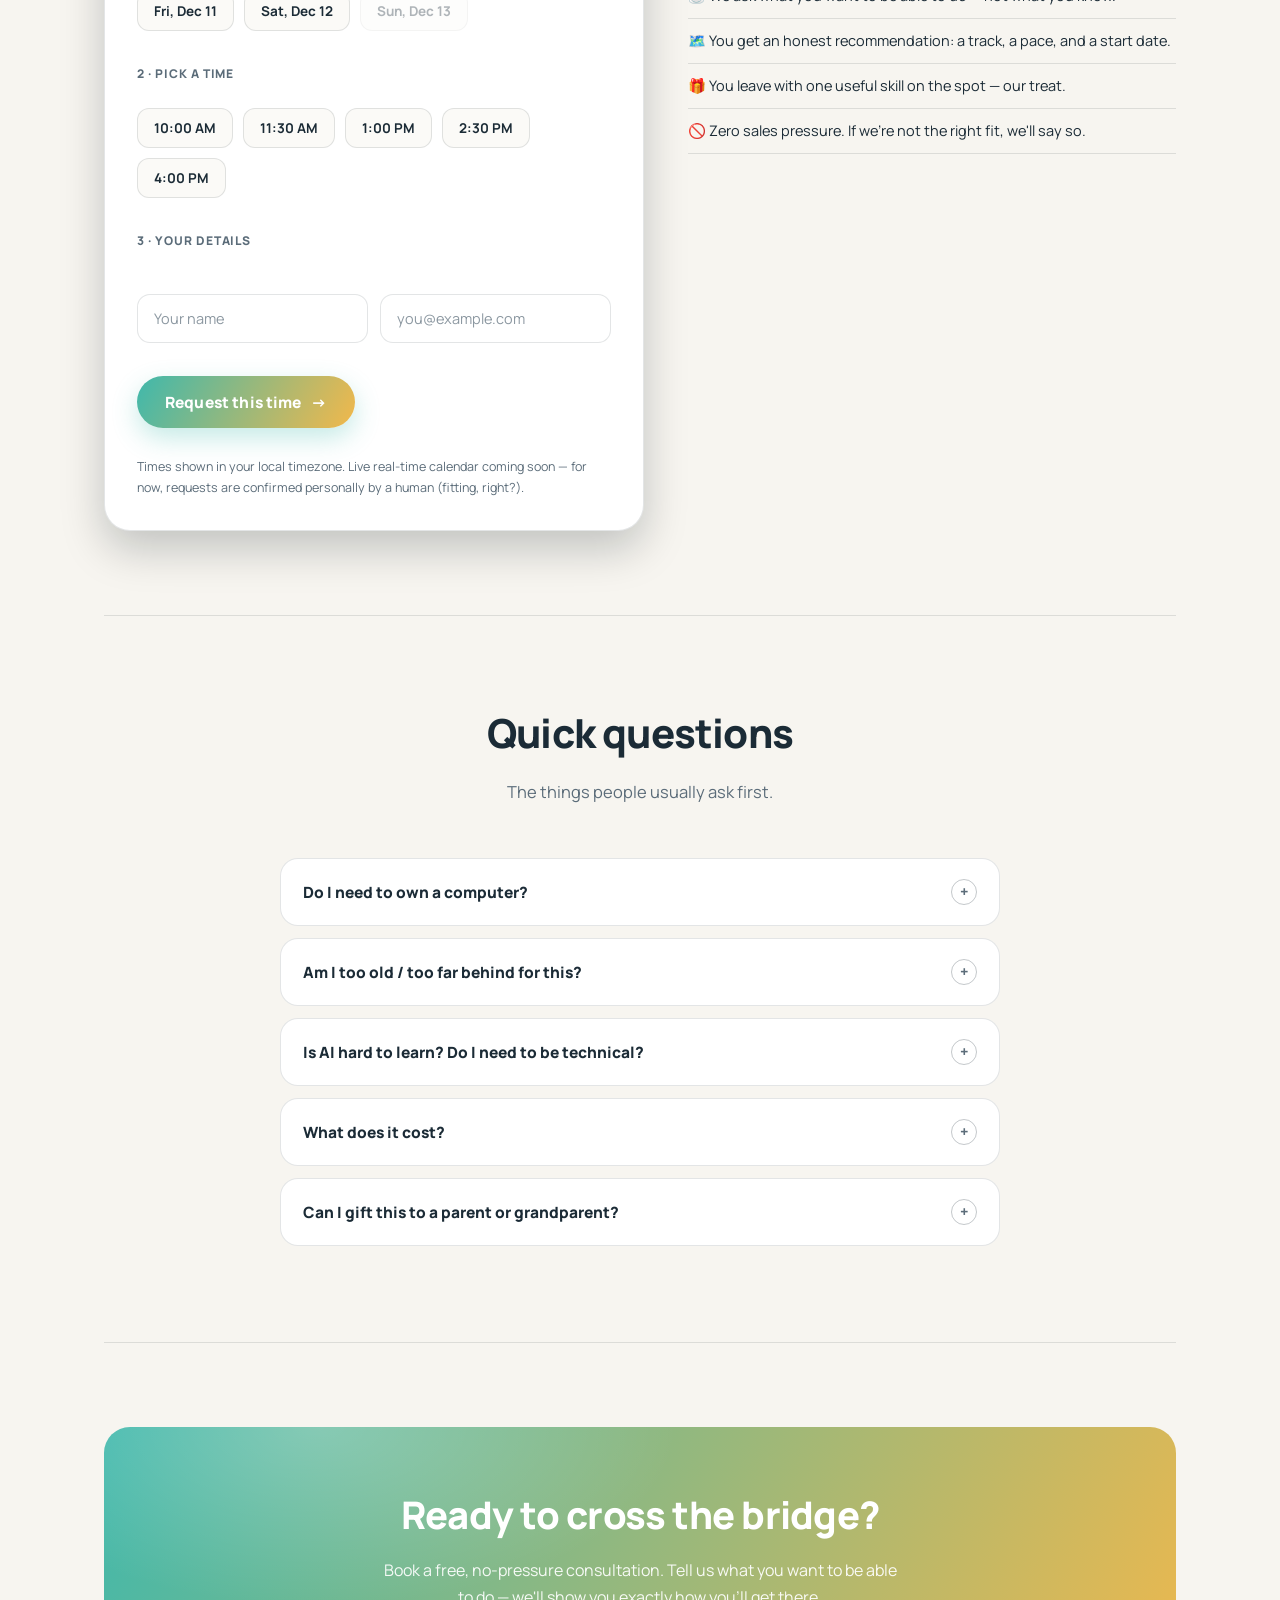
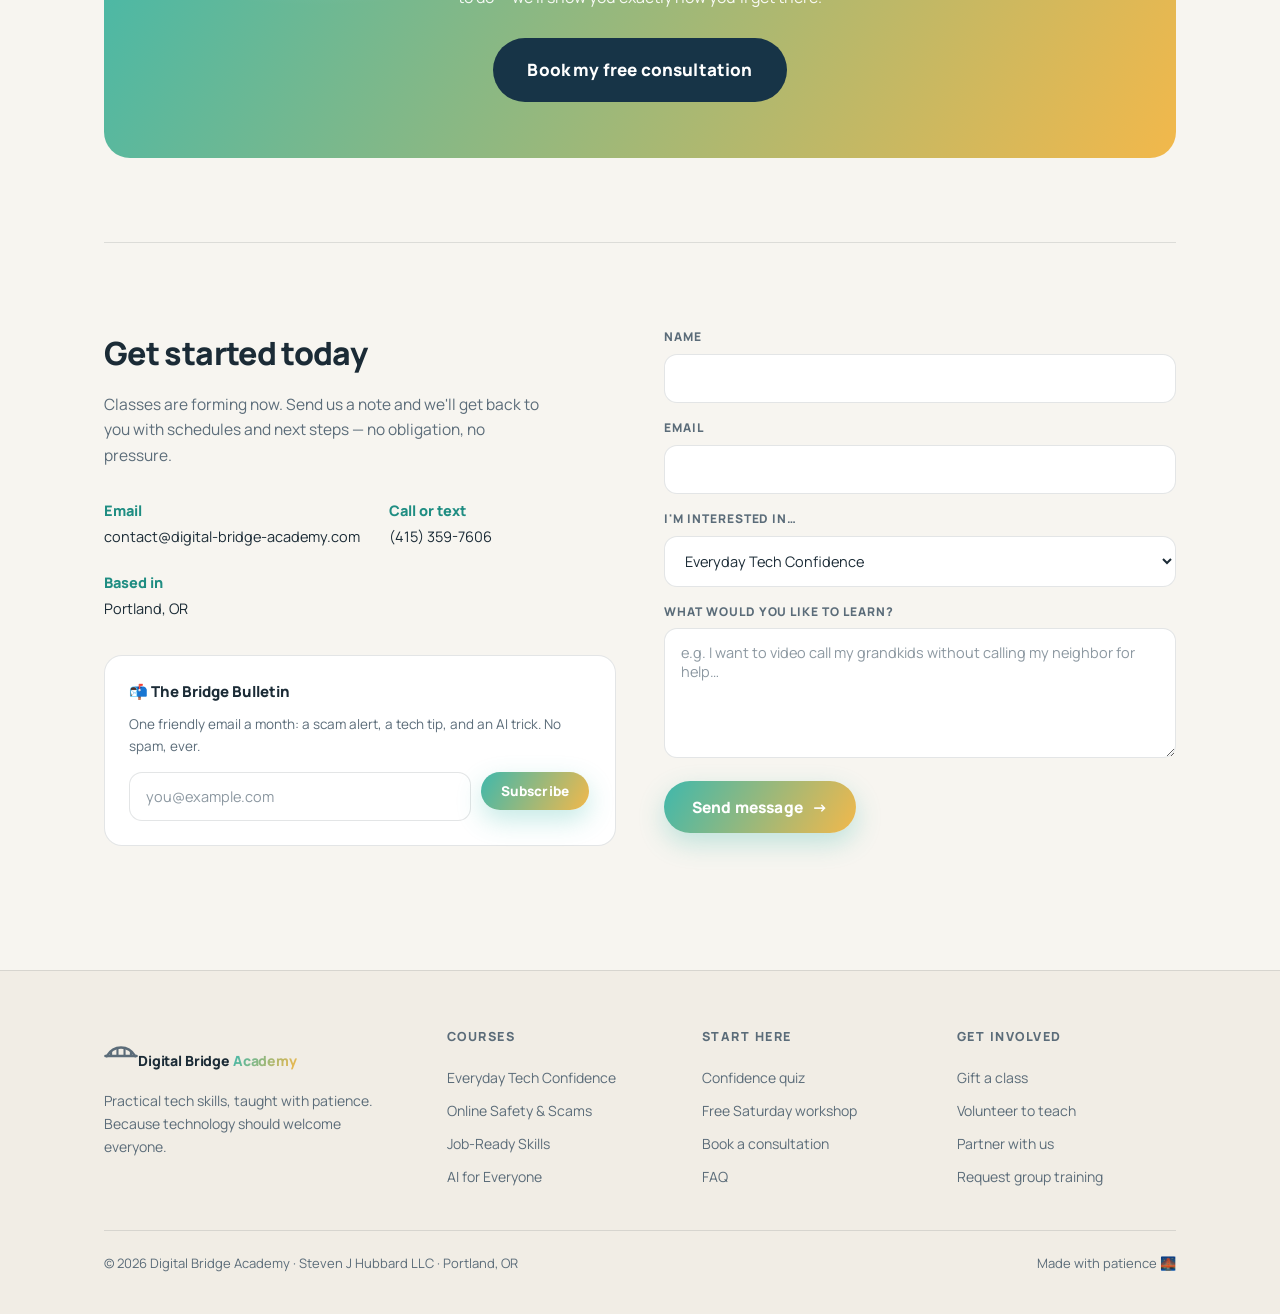
==== commit 18200b29: "SEO: add service-area cities and northern Oregon Coast note Home schema lists Portland, Beaverton, G" ====
--- a/index.html
+++ b/index.html
@@ -38,7 +38,15 @@
   "email": "contact@digital-bridge-academy.com",
   "telephone": "+1-415-359-7606",
   "founder": { "@type": "Person", "name": "Steven J. Hubbard" },
-  "areaServed": { "@type": "AdministrativeArea", "name": "Portland metropolitan area, Oregon" },
+  "areaServed": [
+    { "@type": "City", "name": "Portland", "containedInPlace": { "@type": "State", "name": "Oregon" } },
+    { "@type": "City", "name": "Beaverton", "containedInPlace": { "@type": "State", "name": "Oregon" } },
+    { "@type": "City", "name": "Gresham", "containedInPlace": { "@type": "State", "name": "Oregon" } },
+    { "@type": "City", "name": "Hillsboro", "containedInPlace": { "@type": "State", "name": "Oregon" } },
+    { "@type": "City", "name": "Lake Oswego", "containedInPlace": { "@type": "State", "name": "Oregon" } },
+    { "@type": "City", "name": "Tigard", "containedInPlace": { "@type": "State", "name": "Oregon" } },
+    { "@type": "City", "name": "Vancouver", "containedInPlace": { "@type": "State", "name": "Washington" } }
+  ],
   "sameAs": ["https://github.com/shubbard2300/digital-bridge-academy"],
   "address": { "@type": "PostalAddress", "addressLocality": "Portland", "addressRegion": "OR", "addressCountry": "US" },
   "image": "https://www.digital-bridge-academy.com/og-image.png",
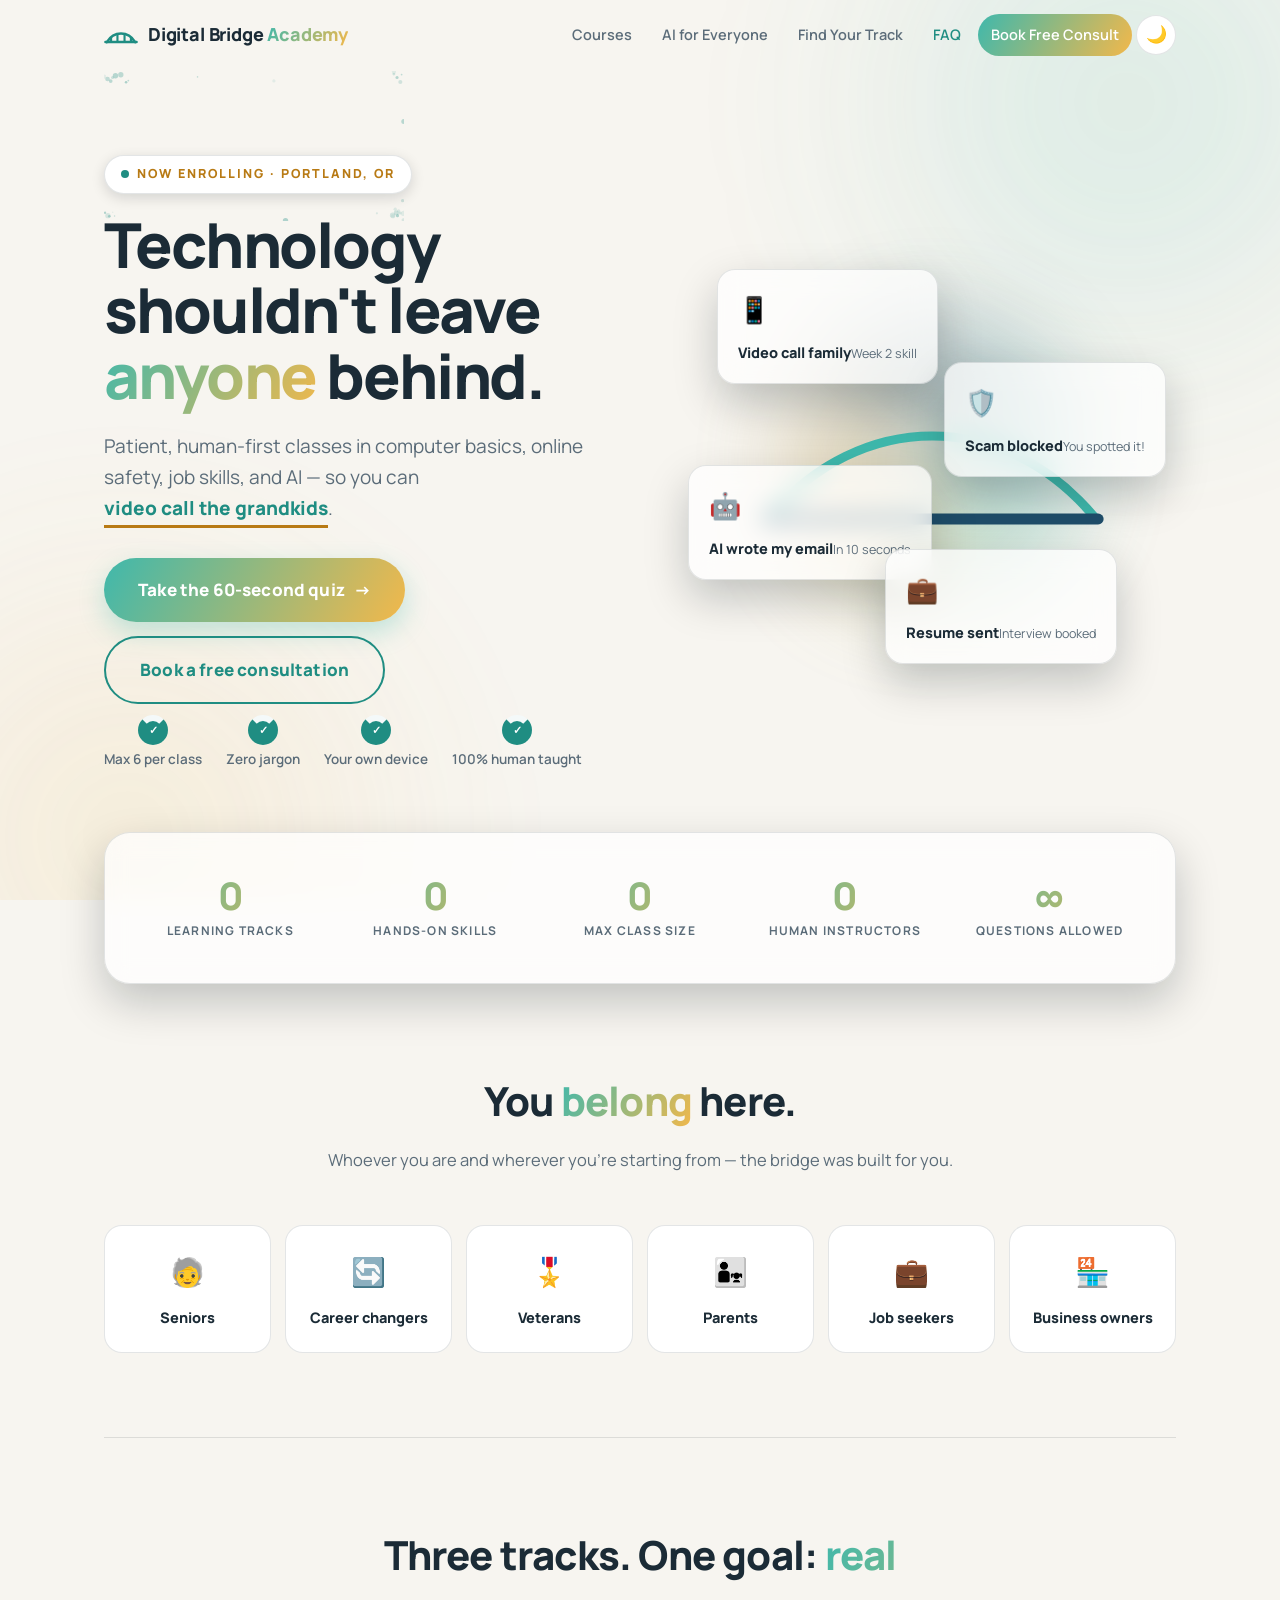
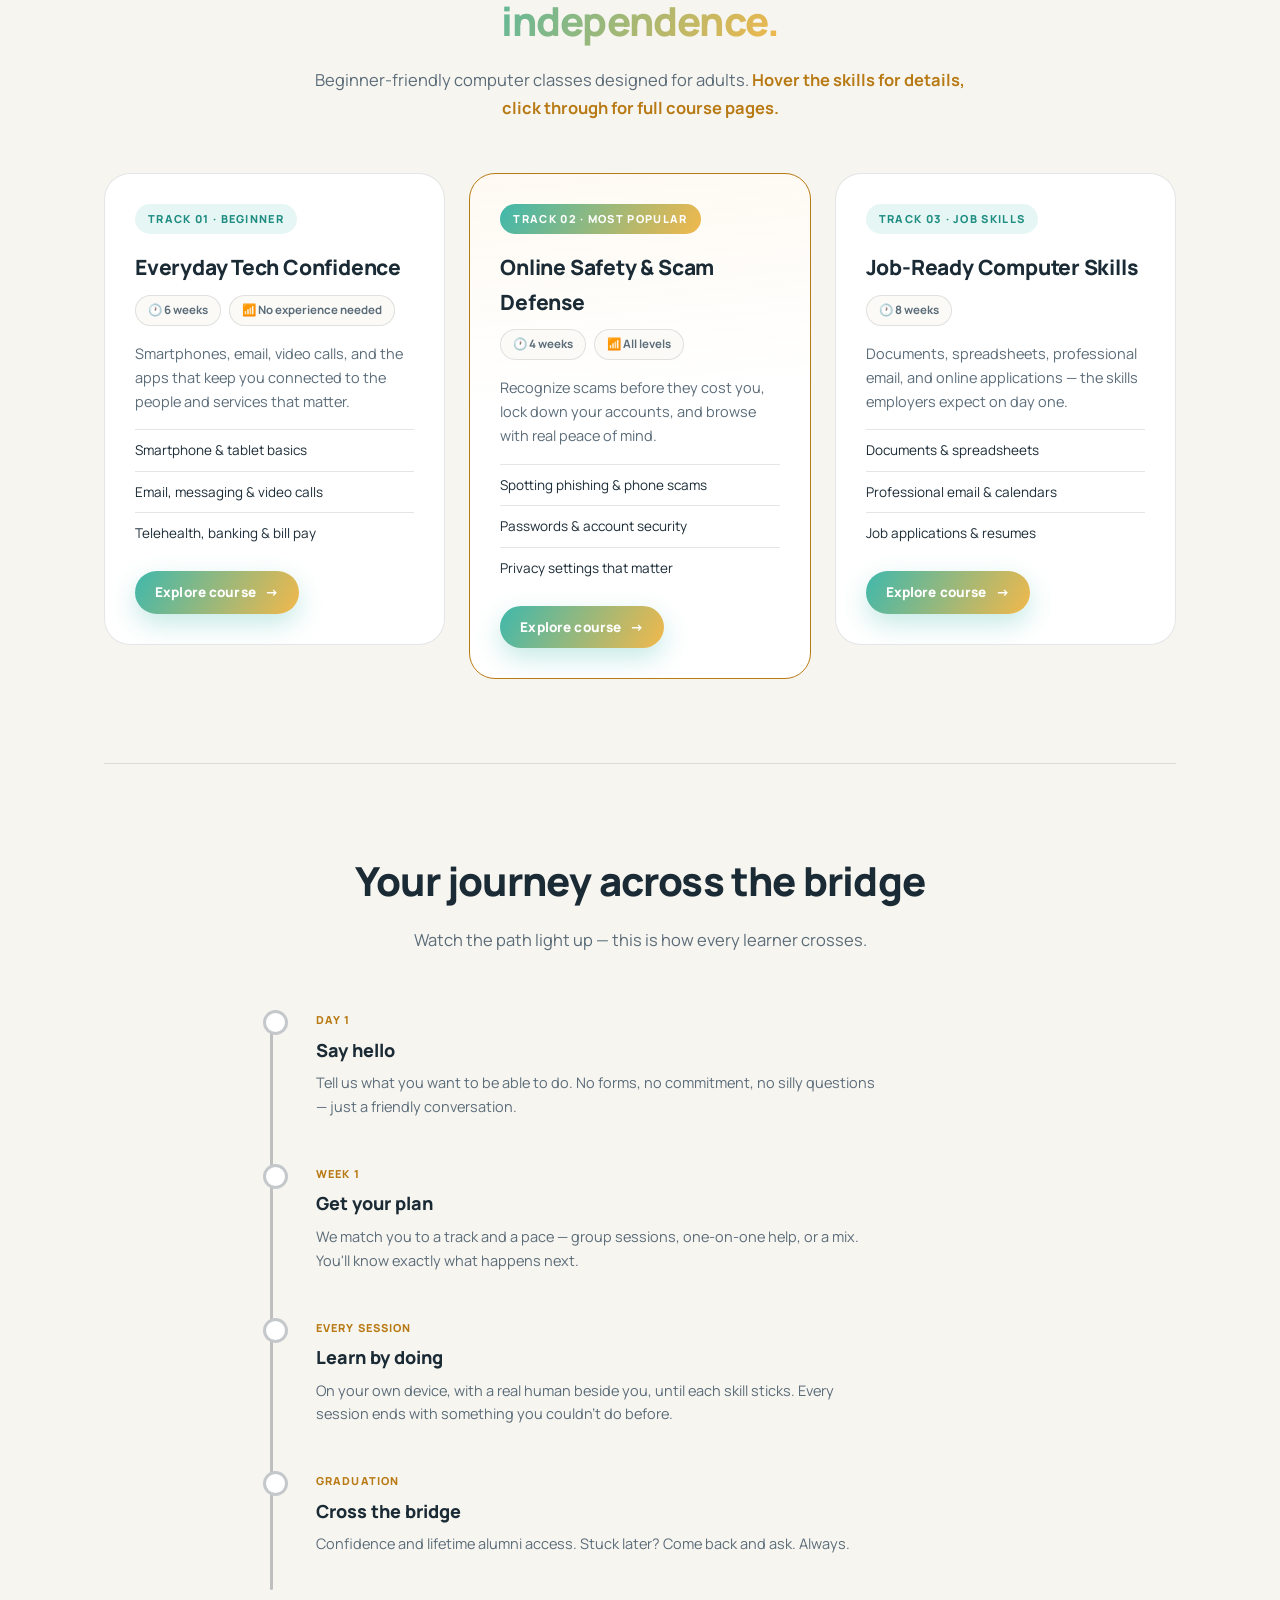
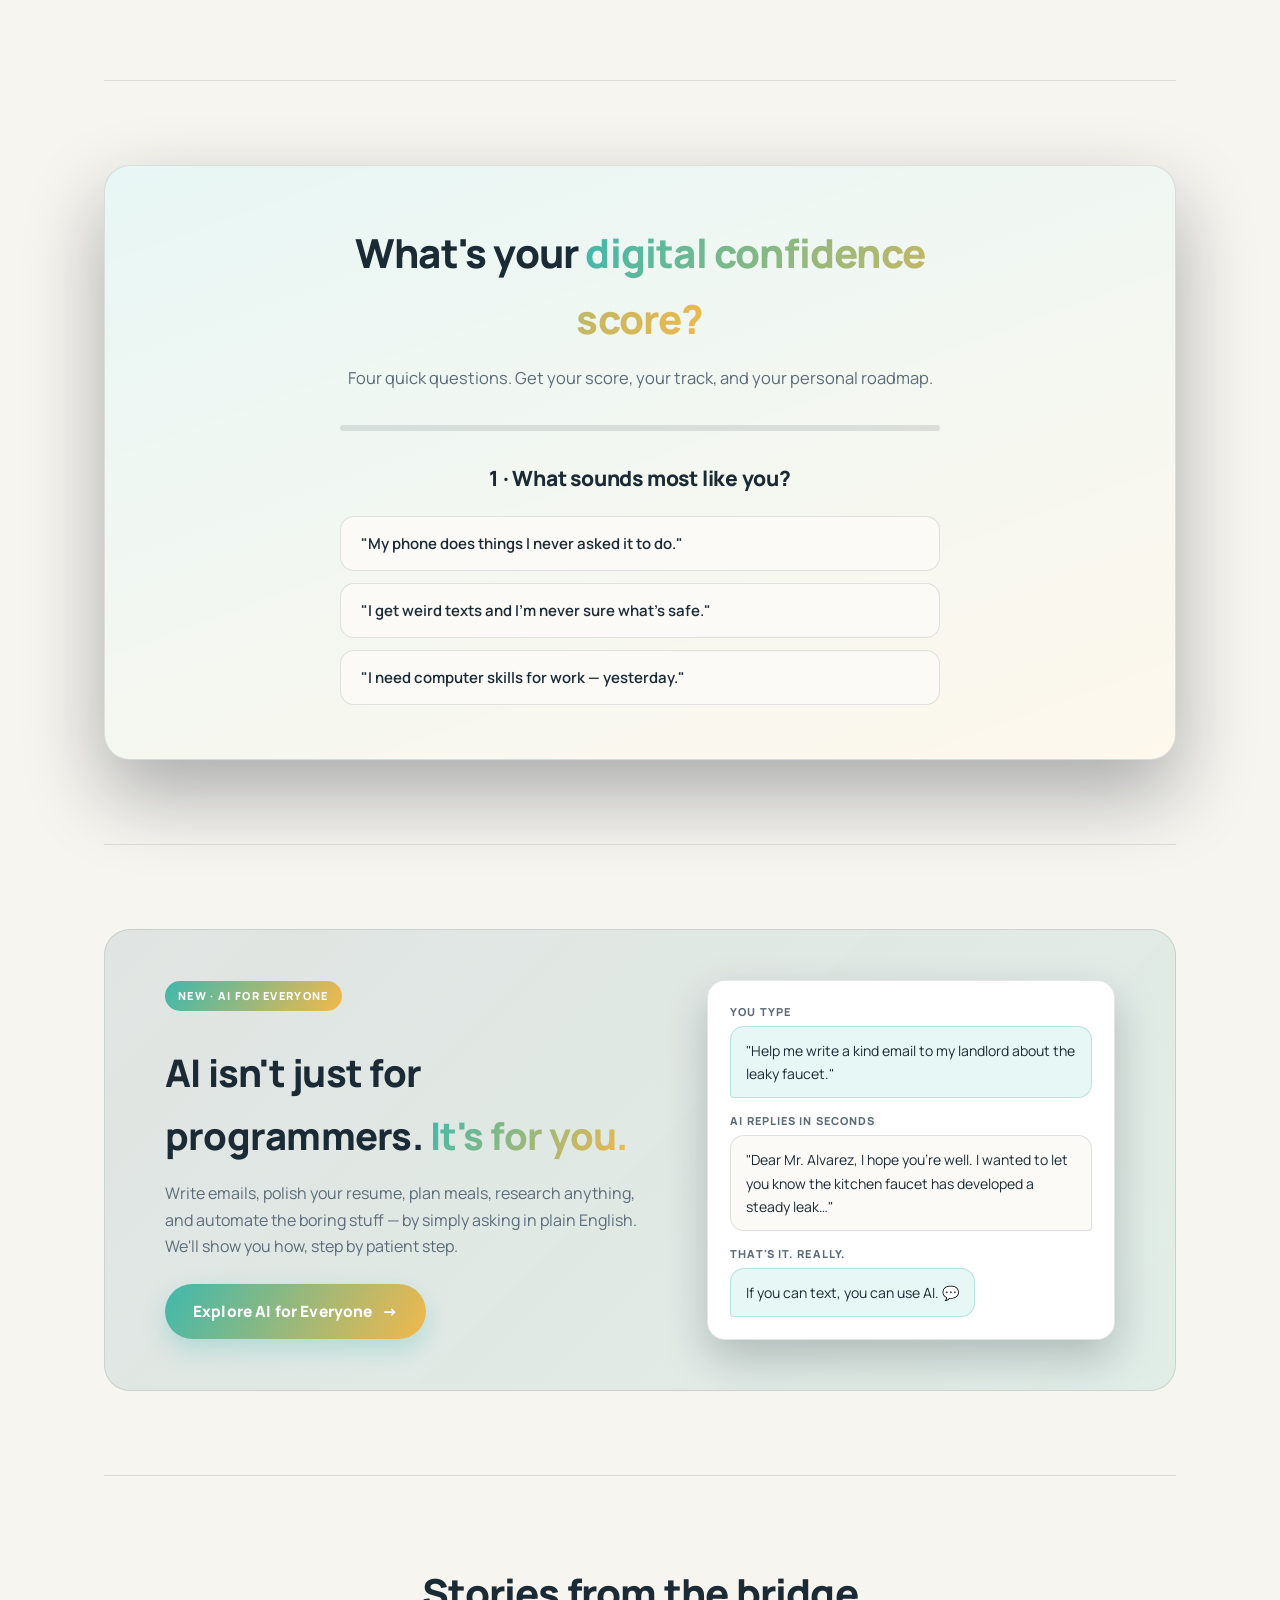
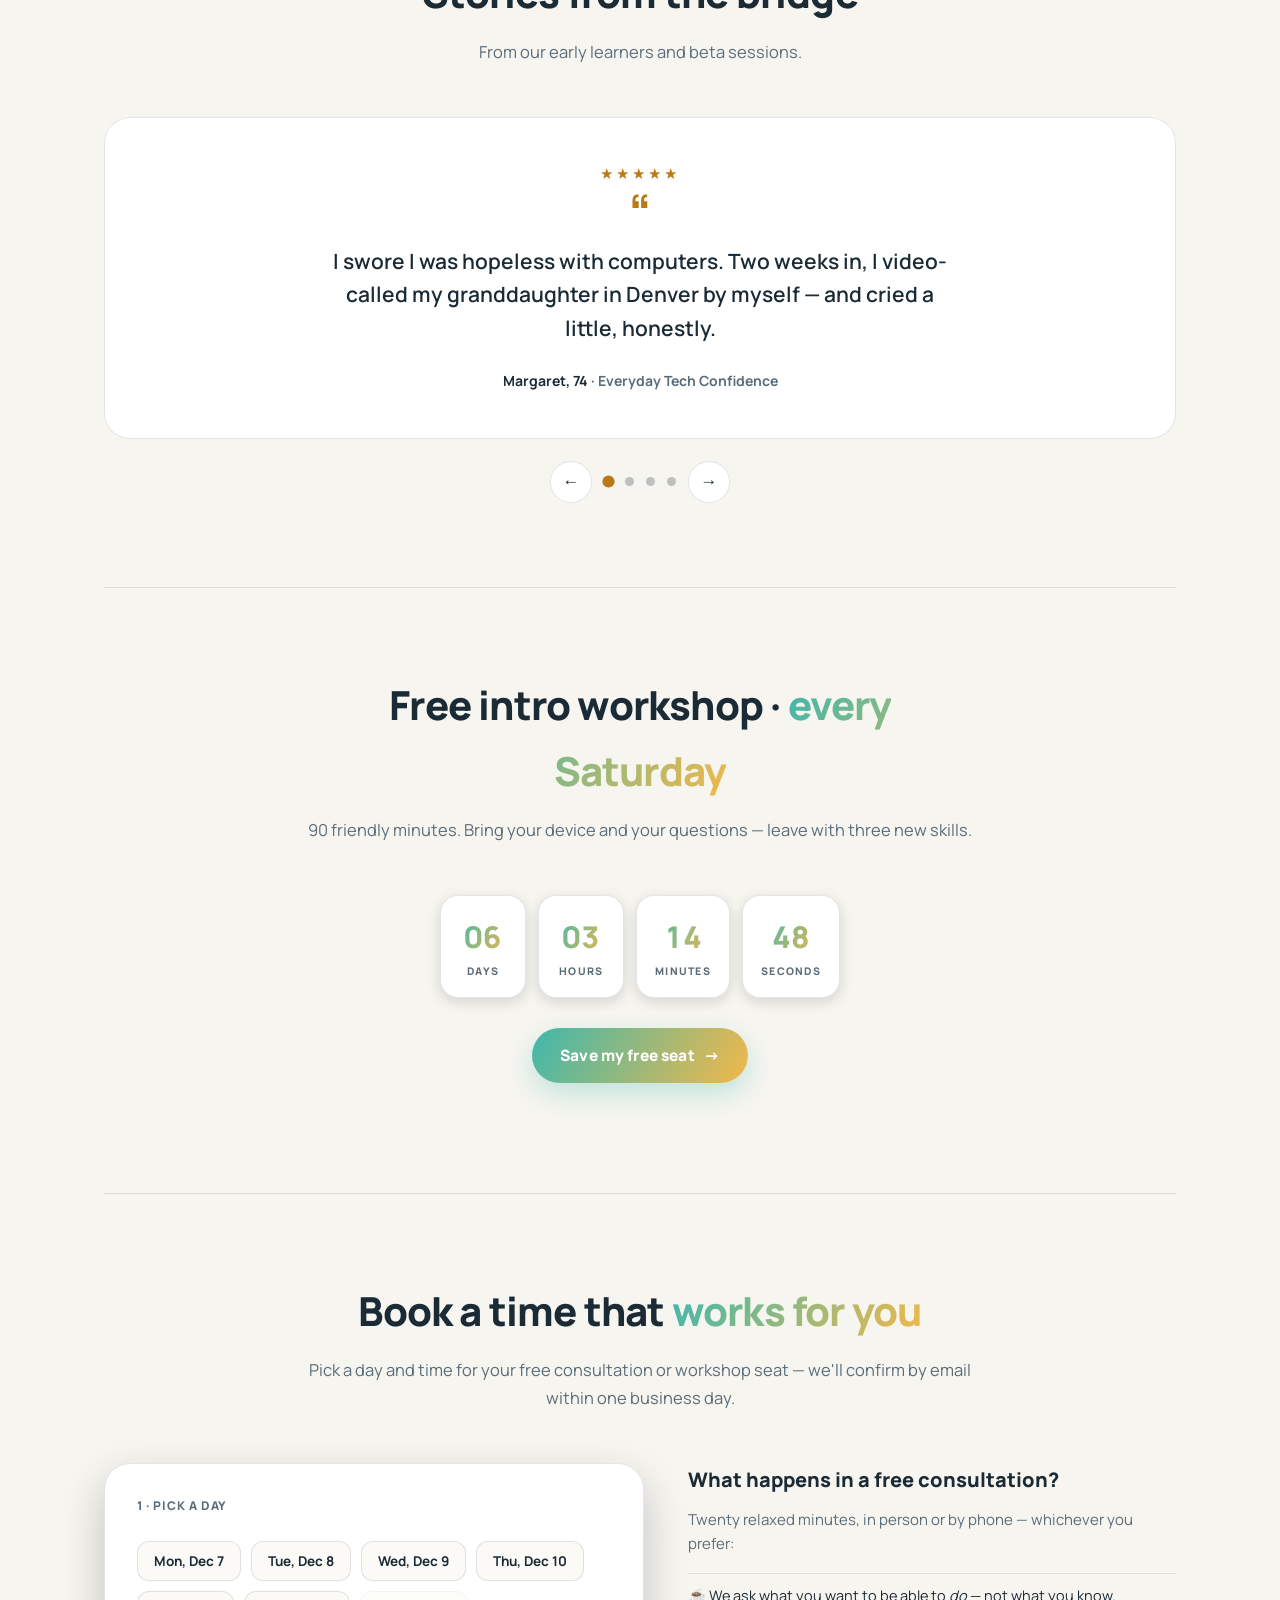
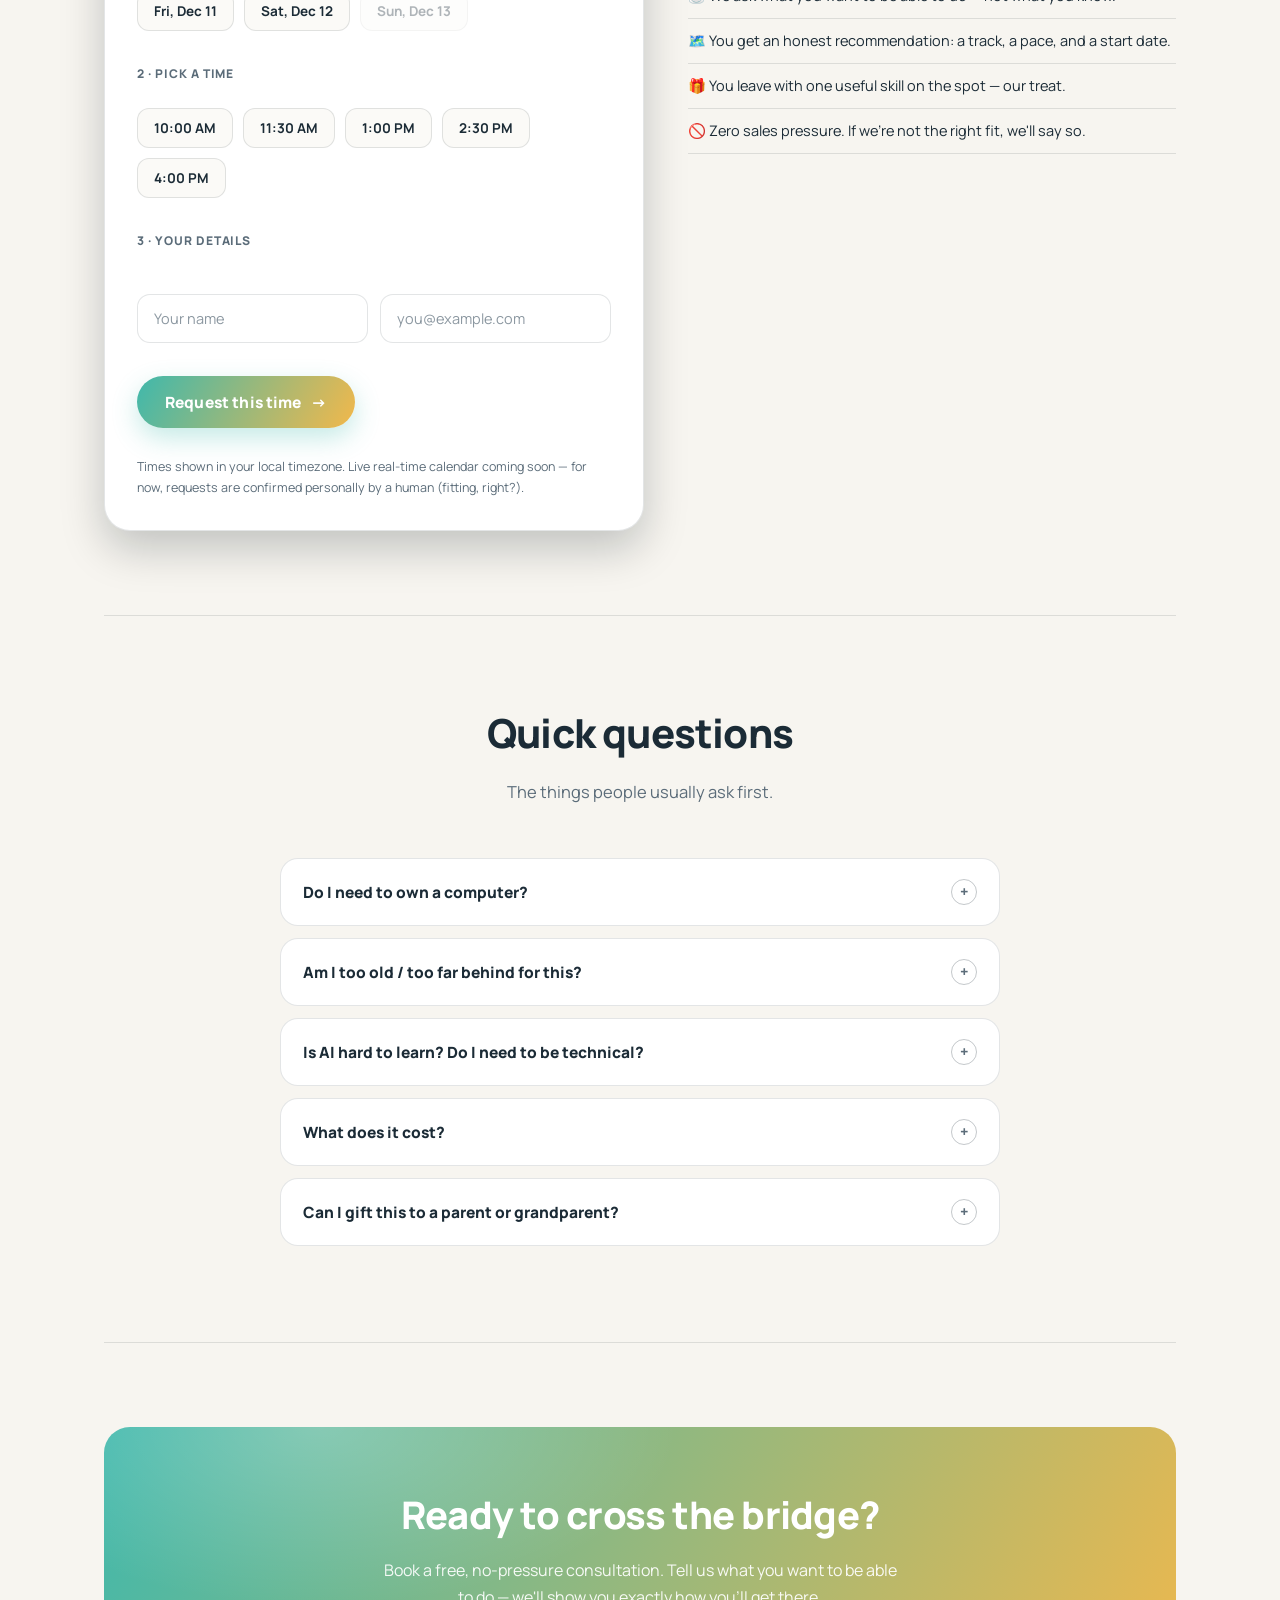
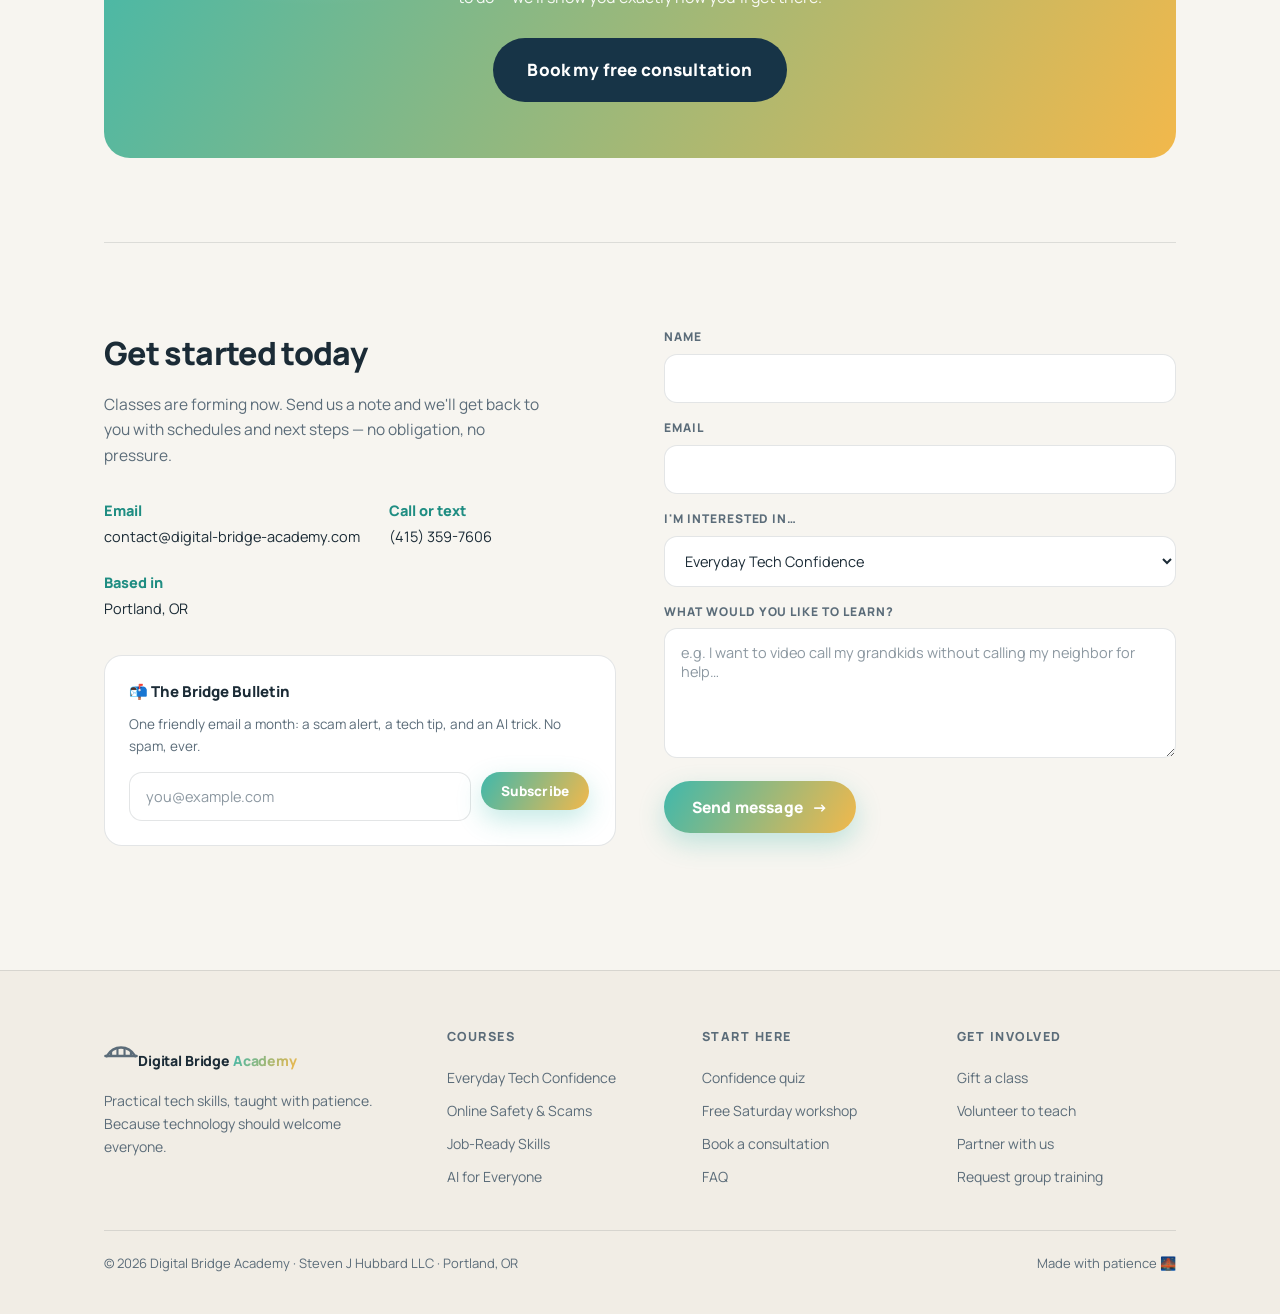
==== commit e4158c7f: "Merge pull request #6 from shubbard2300/remove-certificates Remove certificates from the site" ====
--- a/index.html
+++ b/index.html
@@ -3,8 +3,9 @@
 <head>
 <meta charset="UTF-8">
 <meta name="viewport" content="width=device-width, initial-scale=1.0">
-<title>Portland Computer Classes for Adults | Digital Bridge Academy</title>
-<meta name="description" content="Small, patient computer classes for adults and seniors in Portland, OR. Online and onsite: tech basics, scam safety, job skills, AI. Free Saturday workshop.">
+<title>Digital Bridge Academy — Computer Classes, Digital Skills & AI for Beginners</title>
+<meta name="description" content="Friendly, patient computer classes for adults and seniors: computer basics, internet safety, email, job skills, and AI for beginners. Small groups, plain language, real confidence. Portland, OR.">
+<meta name="keywords" content="computer classes near me, computer skills for seniors, learn AI, AI for beginners, computer basics, digital literacy, internet safety, job skills, beginner computer classes, adult education, technology coaching">
 <meta name="robots" content="index, follow">
 <meta name="theme-color" content="#0B141D">
 <link rel="canonical" href="https://www.digital-bridge-academy.com/">
@@ -38,19 +39,11 @@
   "email": "contact@digital-bridge-academy.com",
   "telephone": "+1-415-359-7606",
   "founder": { "@type": "Person", "name": "Steven J. Hubbard" },
-  "areaServed": [
-    { "@type": "City", "name": "Portland", "containedInPlace": { "@type": "State", "name": "Oregon" } },
-    { "@type": "City", "name": "Beaverton", "containedInPlace": { "@type": "State", "name": "Oregon" } },
-    { "@type": "City", "name": "Gresham", "containedInPlace": { "@type": "State", "name": "Oregon" } },
-    { "@type": "City", "name": "Hillsboro", "containedInPlace": { "@type": "State", "name": "Oregon" } },
-    { "@type": "City", "name": "Lake Oswego", "containedInPlace": { "@type": "State", "name": "Oregon" } },
-    { "@type": "City", "name": "Tigard", "containedInPlace": { "@type": "State", "name": "Oregon" } },
-    { "@type": "City", "name": "Vancouver", "containedInPlace": { "@type": "State", "name": "Washington" } }
-  ],
+  "areaServed": { "@type": "City", "name": "Portland", "containedInPlace": { "@type": "State", "name": "Oregon" } },
   "sameAs": ["https://github.com/shubbard2300/digital-bridge-academy"],
   "address": { "@type": "PostalAddress", "addressLocality": "Portland", "addressRegion": "OR", "addressCountry": "US" },
   "image": "https://www.digital-bridge-academy.com/og-image.png",
-  "description": "Patient, human-first digital skills training for adults and seniors, online and onsite in the Portland metro area — everyday tech confidence, online safety, job-ready computer skills, and AI for beginners."
+  "description": "Patient, human-first digital skills training for adults and seniors — everyday tech confidence, online safety, job-ready computer skills, and AI for beginners."
 }
 </script>
 <script type="application/ld+json">
@@ -61,20 +54,6 @@
   "url": "https://www.digital-bridge-academy.com/",
   "publisher": { "@type": "EducationalOrganization", "name": "Digital Bridge Academy" },
   "inLanguage": "en-US"
-}
-</script>
-
-<script type="application/ld+json">
-{
-  "@context": "https://schema.org",
-  "@type": "ItemList",
-  "name": "Digital Bridge Academy courses",
-  "itemListElement": [
-    { "@type": "ListItem", "position": 1, "name": "Everyday Tech Confidence", "url": "https://www.digital-bridge-academy.com/courses/everyday-tech.html" },
-    { "@type": "ListItem", "position": 2, "name": "Online Safety & Scam Defense", "url": "https://www.digital-bridge-academy.com/courses/online-safety.html" },
-    { "@type": "ListItem", "position": 3, "name": "Job-Ready Computer Skills", "url": "https://www.digital-bridge-academy.com/courses/job-ready.html" },
-    { "@type": "ListItem", "position": 4, "name": "AI for Everyone", "url": "https://www.digital-bridge-academy.com/ai.html" }
-  ]
 }
 </script>
 
--- a/styles.css
+++ b/styles.css
@@ -417,6 +417,3 @@
 .form-err{font-size:14px; color:#FF7A7F; display:none; font-weight:700;}
 [data-theme="light"] .form-err{color:#C62828;}
 .form-err.show{display:block; animation:quiz-in .35s ease;}
-.about{max-width:720px; margin:0 auto;}
-.about h3{font-size:18px; font-weight:800; margin:26px 0 6px;}
-.about p{color:var(--muted); font-size:16.5px; line-height:1.7;}
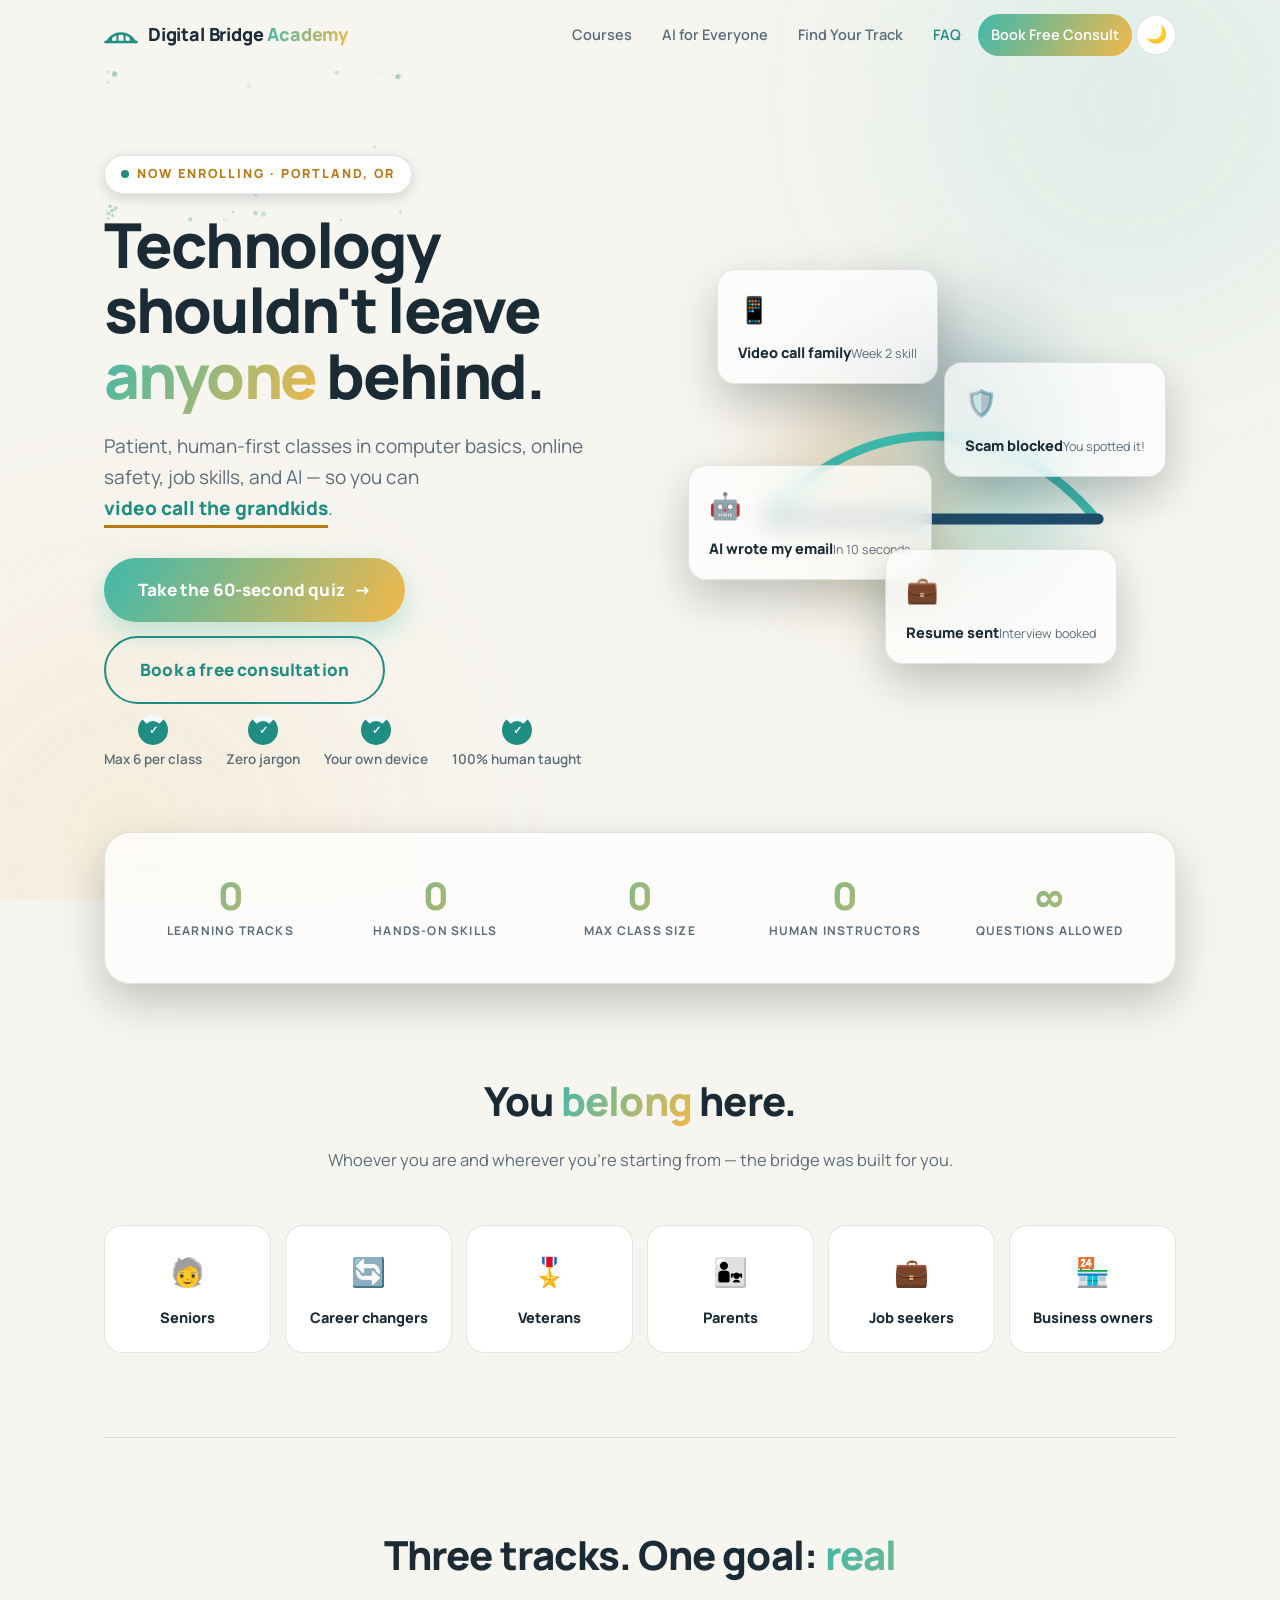
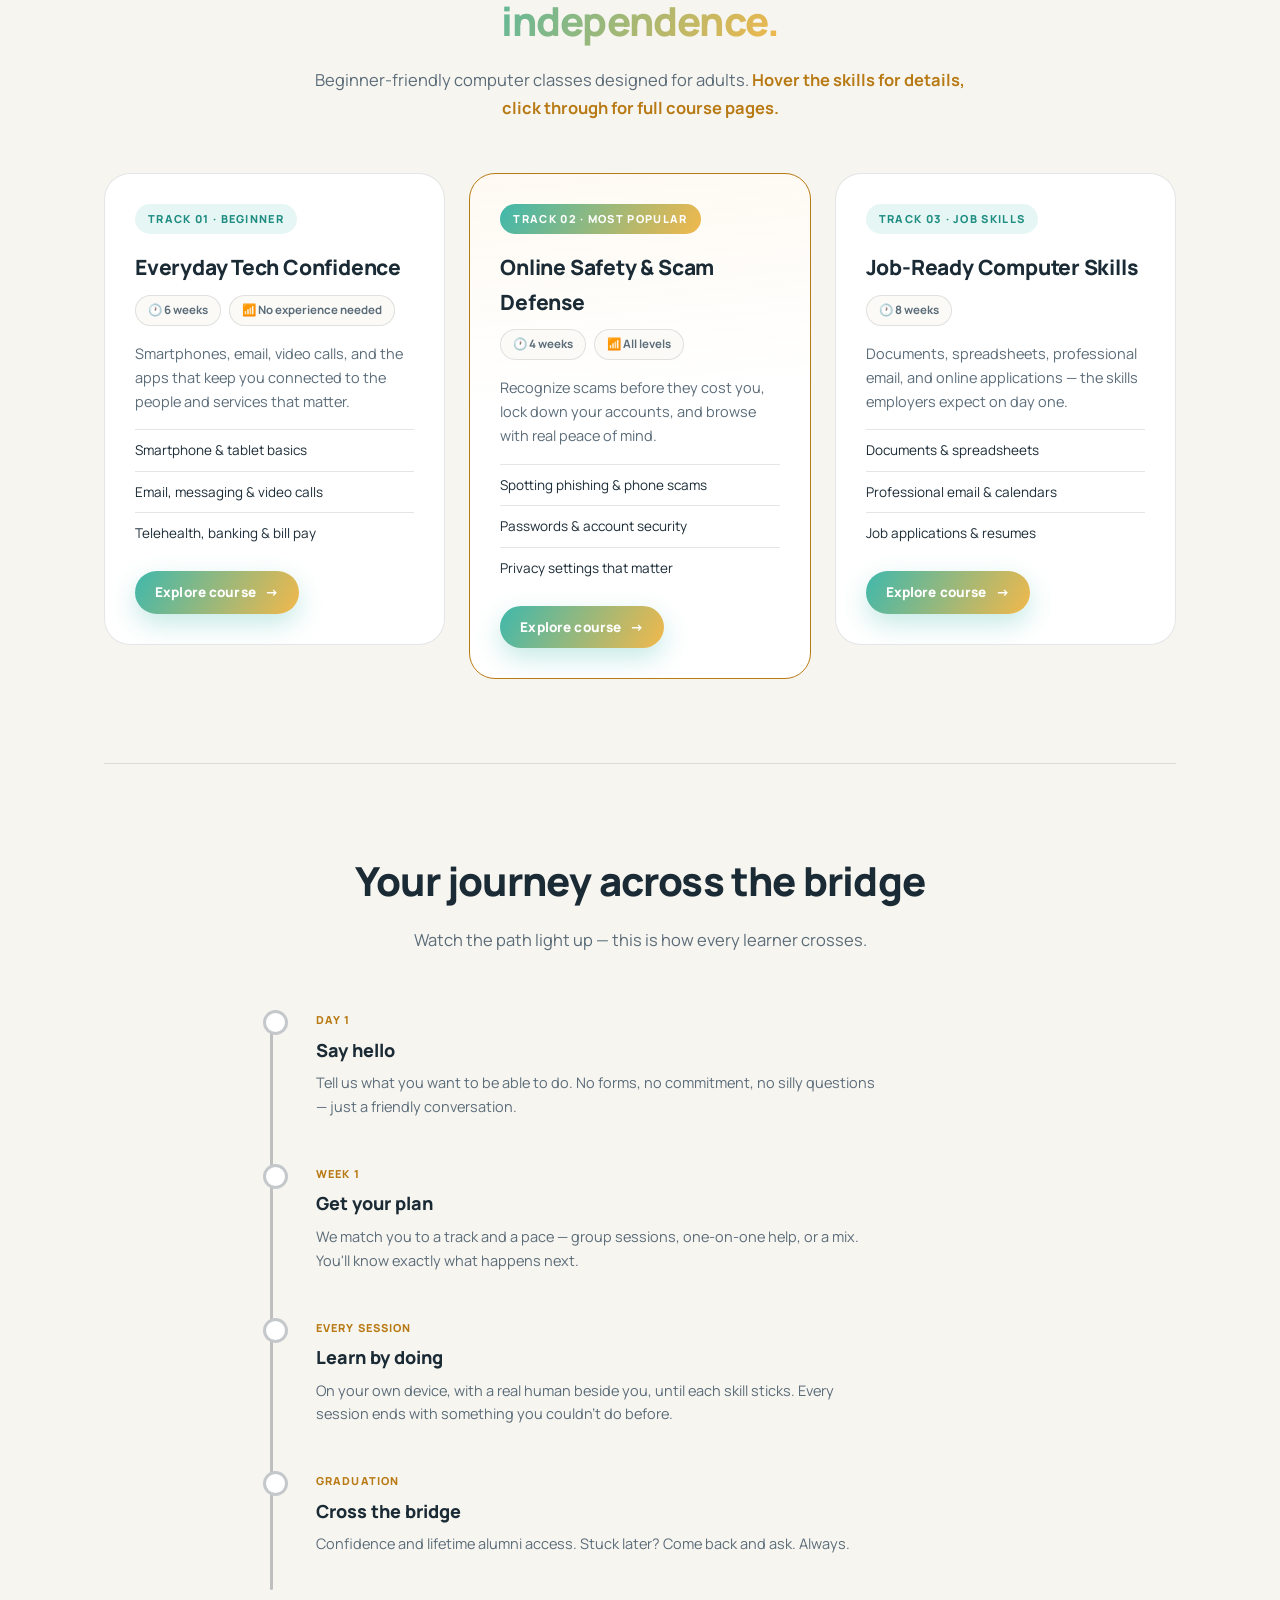
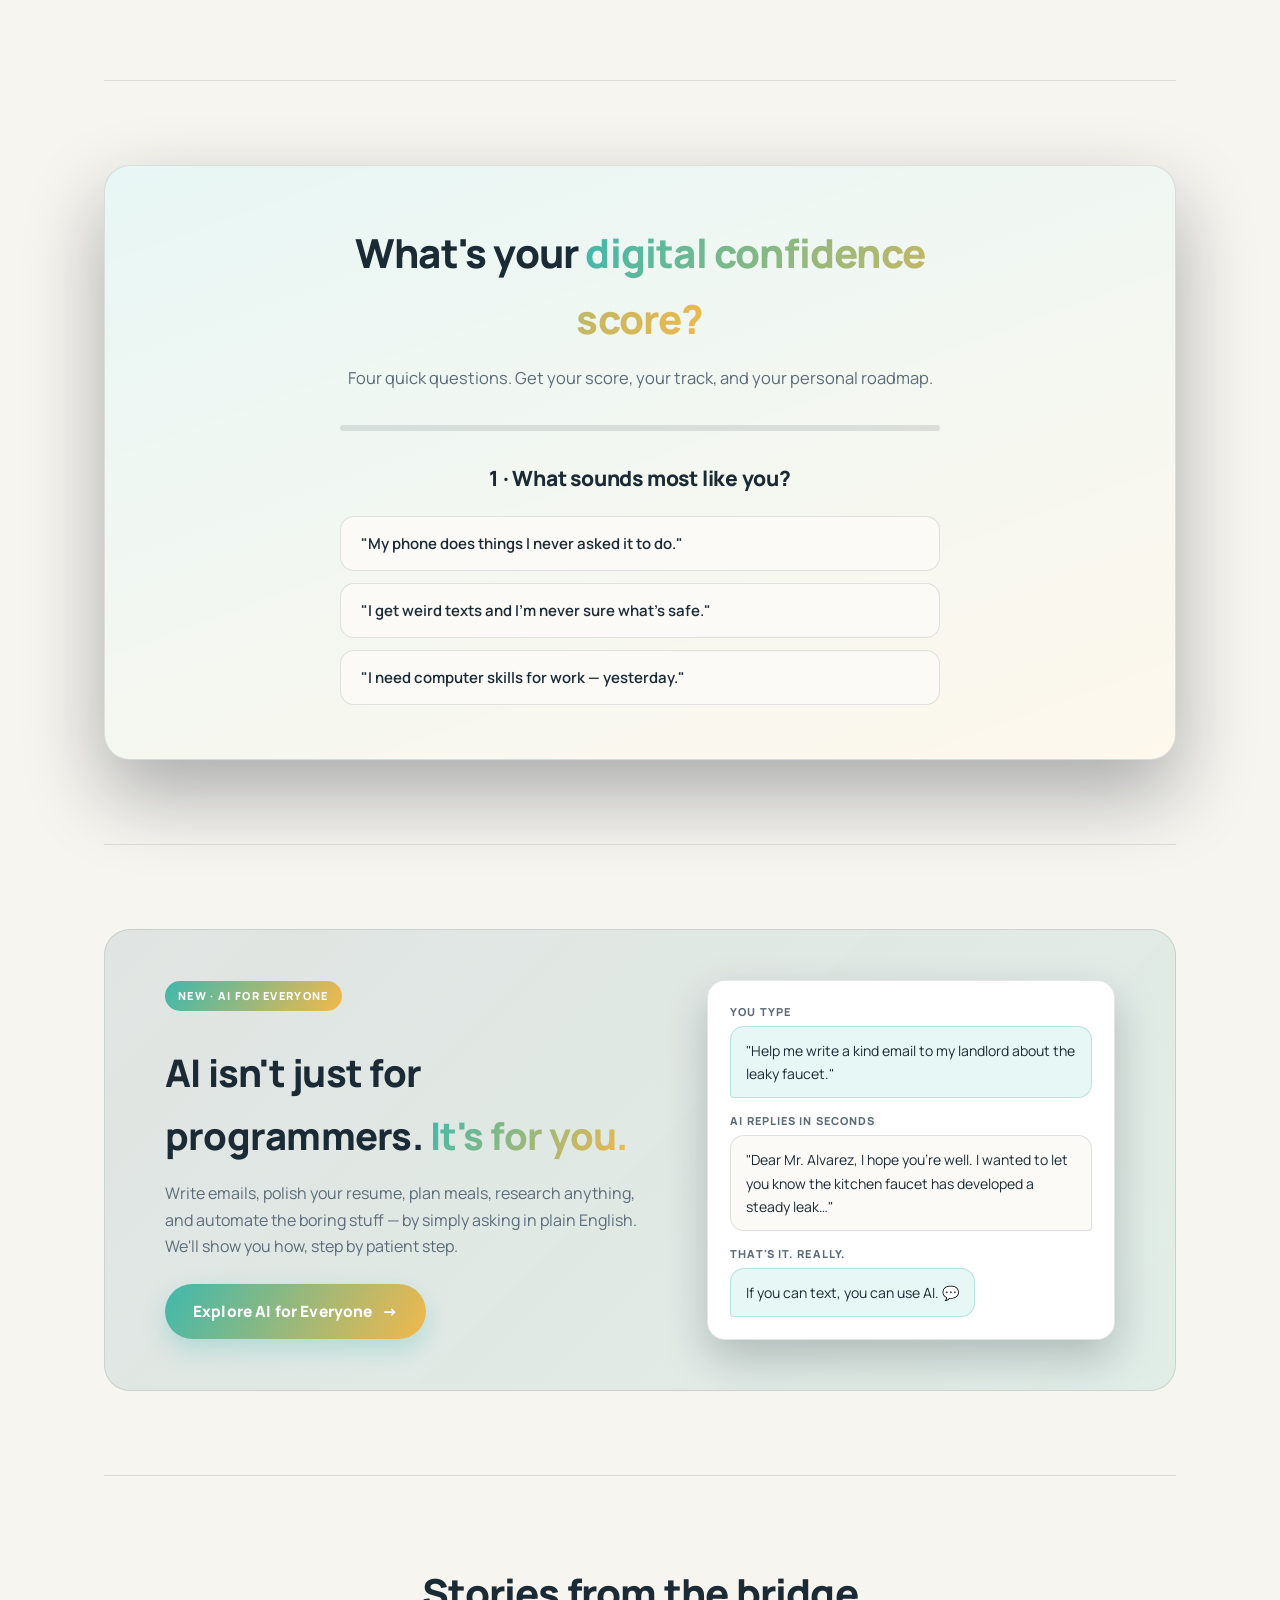
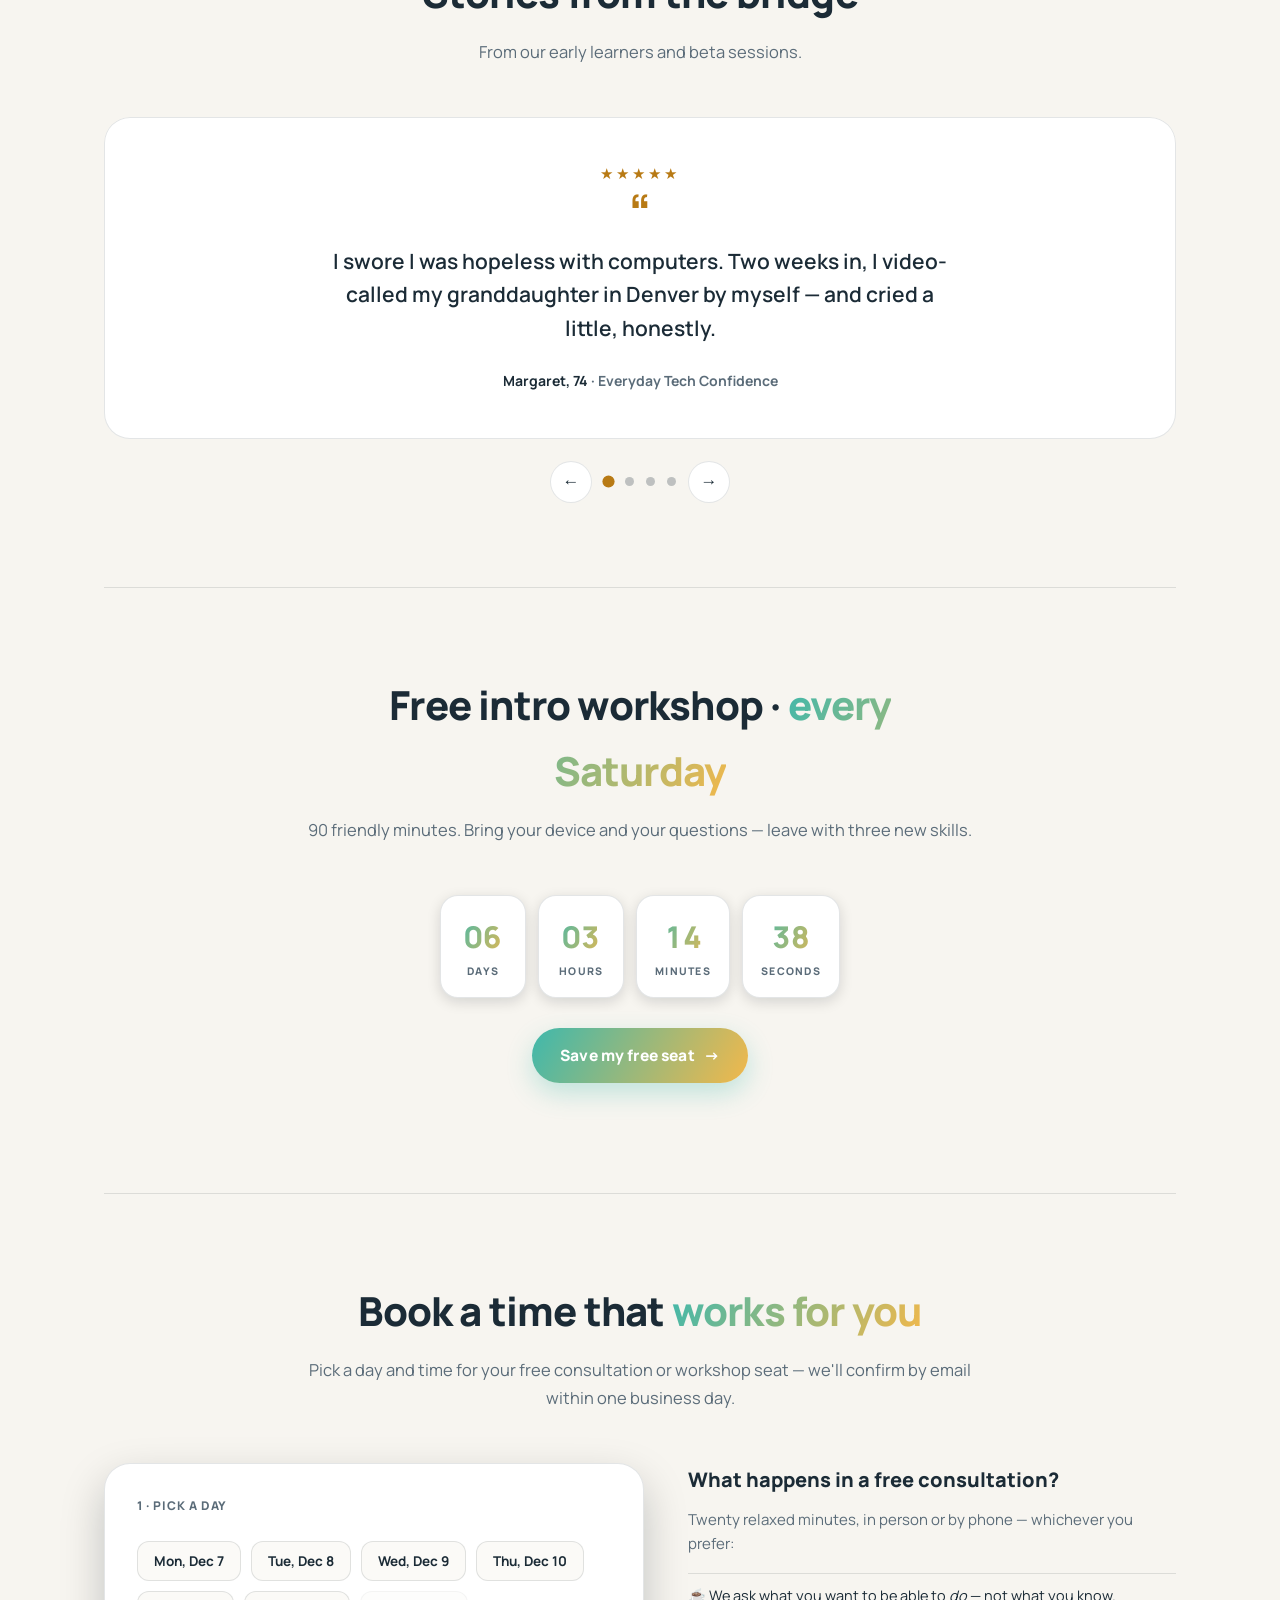
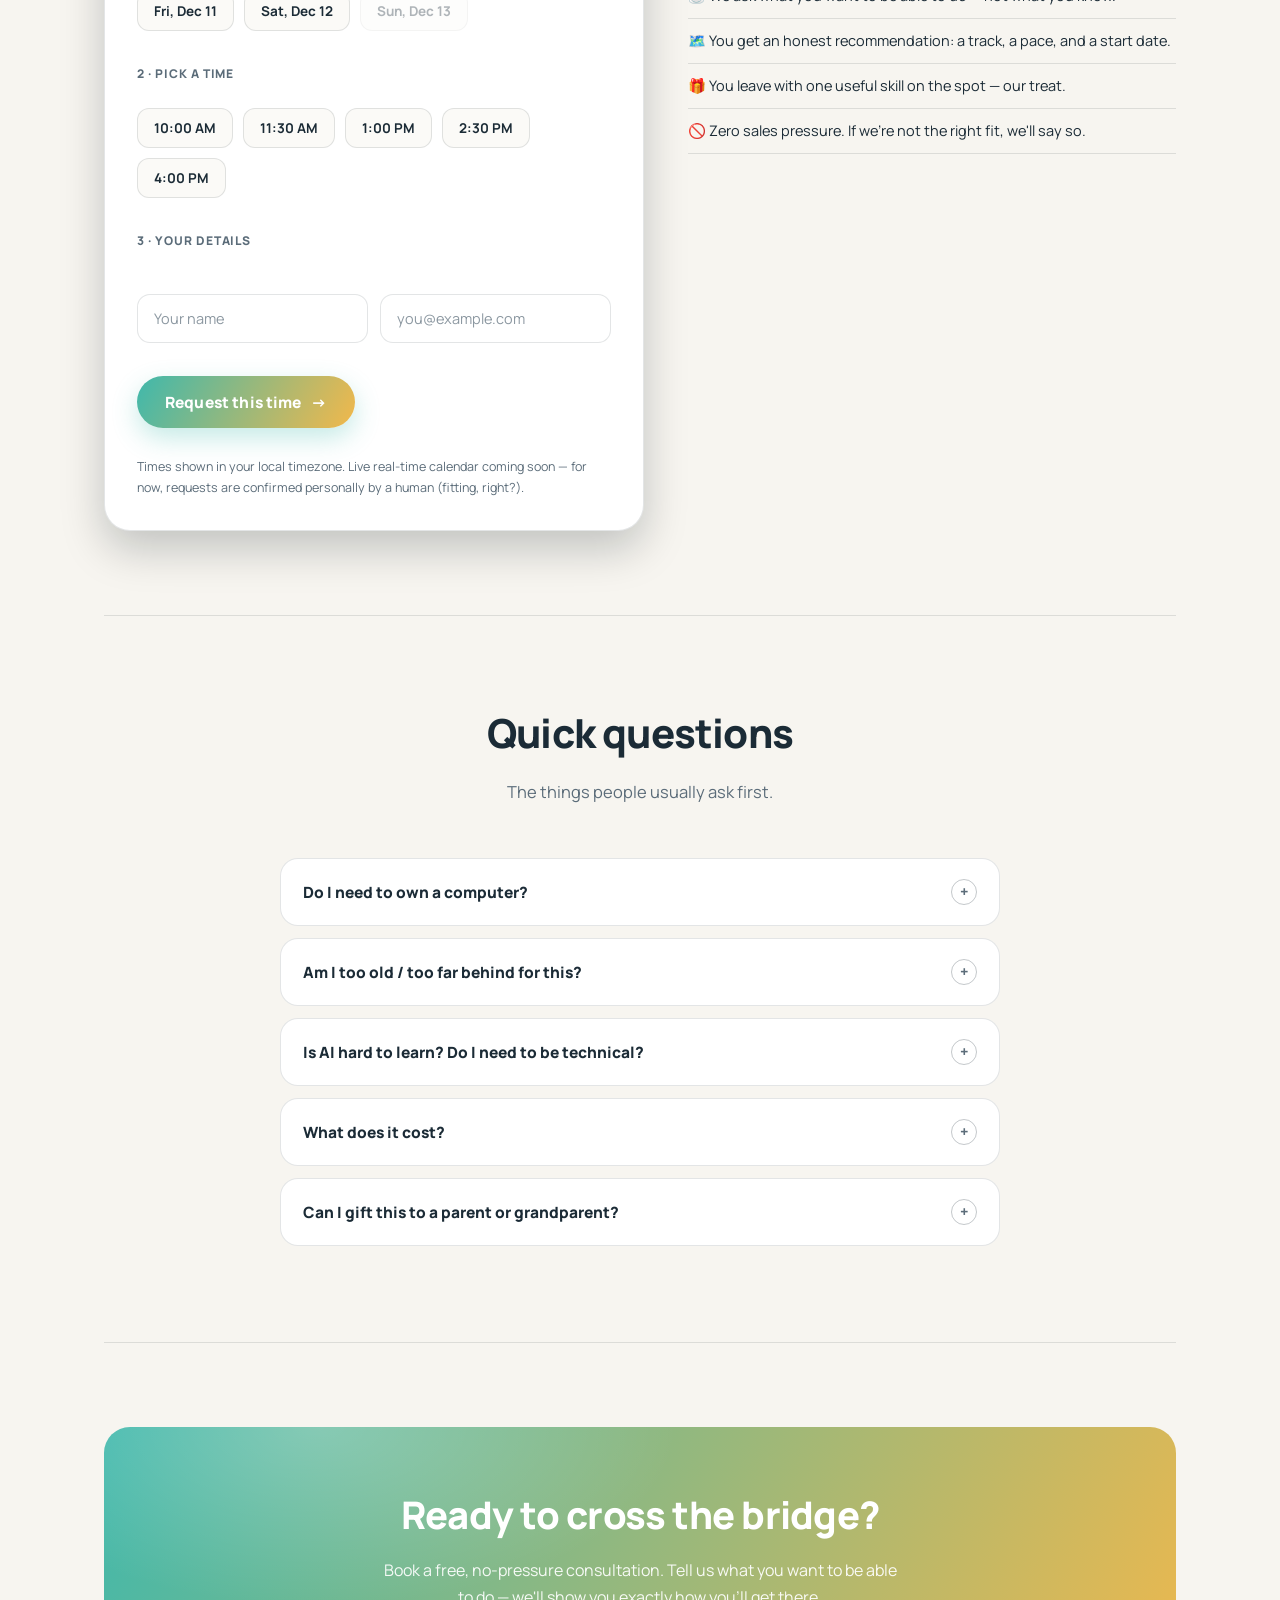
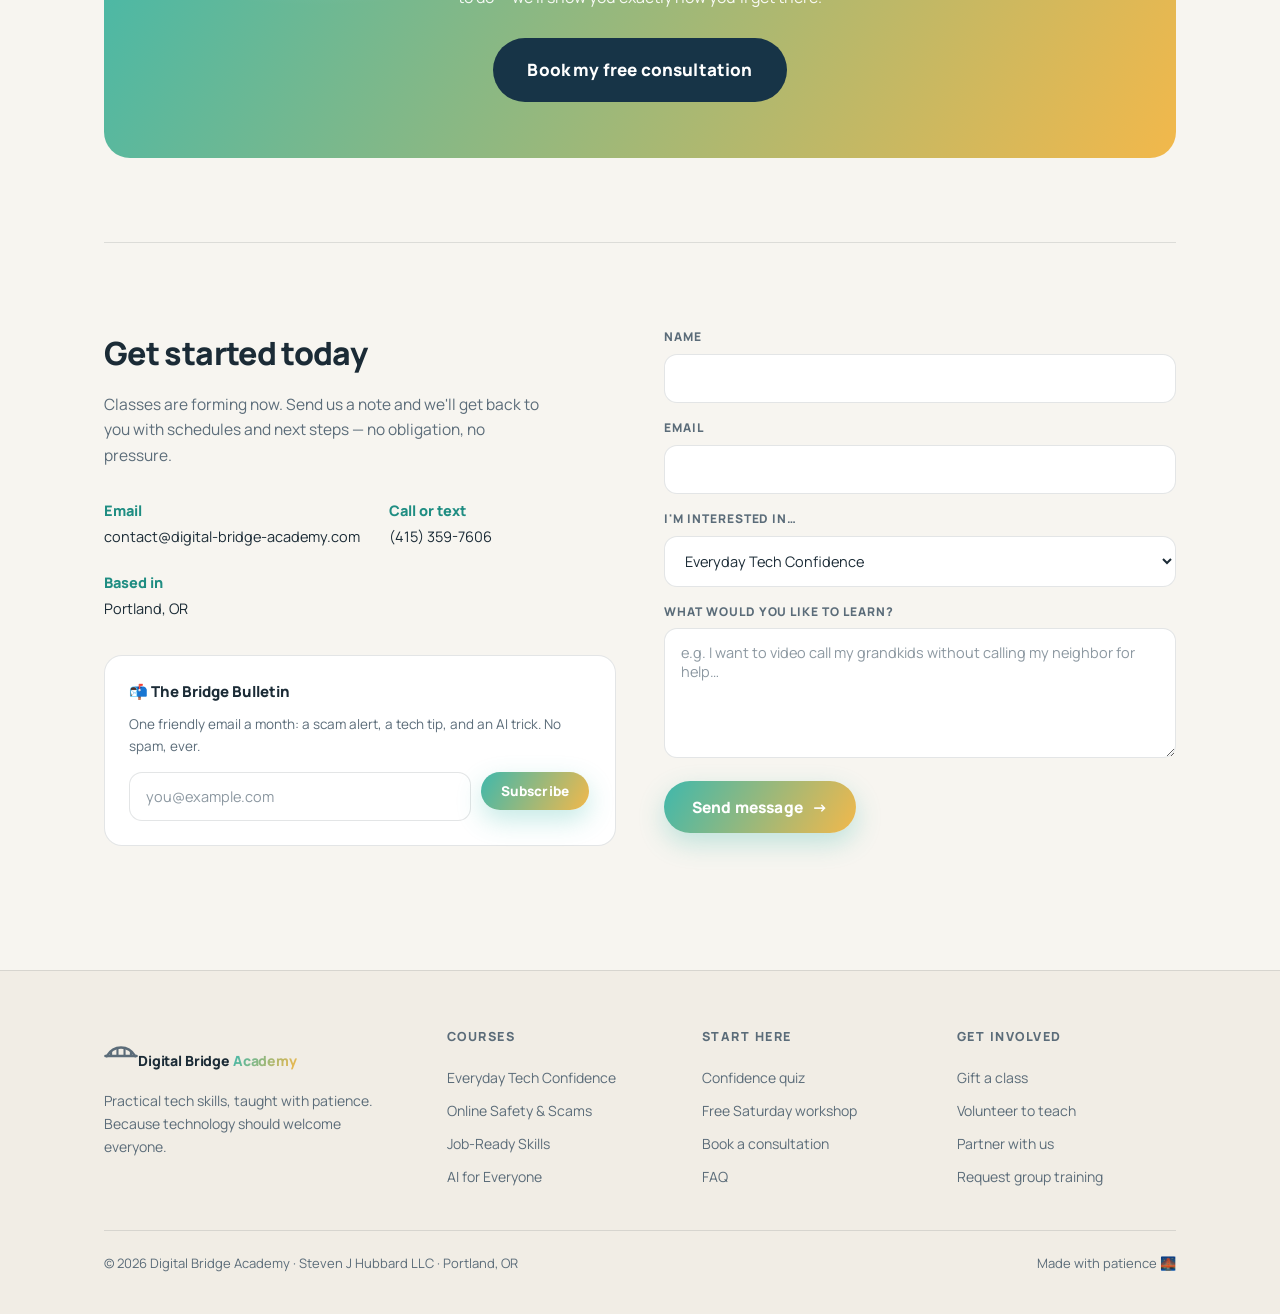
==== commit b6dfc131: "Merge pull request #8 from shubbard2300/seo-improvements SEO: local titles, course schema, page dept" ====
--- a/index.html
+++ b/index.html
@@ -3,9 +3,8 @@
 <head>
 <meta charset="UTF-8">
 <meta name="viewport" content="width=device-width, initial-scale=1.0">
-<title>Digital Bridge Academy — Computer Classes, Digital Skills & AI for Beginners</title>
-<meta name="description" content="Friendly, patient computer classes for adults and seniors: computer basics, internet safety, email, job skills, and AI for beginners. Small groups, plain language, real confidence. Portland, OR.">
-<meta name="keywords" content="computer classes near me, computer skills for seniors, learn AI, AI for beginners, computer basics, digital literacy, internet safety, job skills, beginner computer classes, adult education, technology coaching">
+<title>Portland Computer Classes for Adults | Digital Bridge Academy</title>
+<meta name="description" content="Small, patient computer classes for adults and seniors in Portland, OR. Online and onsite: tech basics, scam safety, job skills, AI. Free Saturday workshop.">
 <meta name="robots" content="index, follow">
 <meta name="theme-color" content="#0B141D">
 <link rel="canonical" href="https://www.digital-bridge-academy.com/">
@@ -39,11 +38,19 @@
   "email": "contact@digital-bridge-academy.com",
   "telephone": "+1-415-359-7606",
   "founder": { "@type": "Person", "name": "Steven J. Hubbard" },
-  "areaServed": { "@type": "City", "name": "Portland", "containedInPlace": { "@type": "State", "name": "Oregon" } },
+  "areaServed": [
+    { "@type": "City", "name": "Portland", "containedInPlace": { "@type": "State", "name": "Oregon" } },
+    { "@type": "City", "name": "Beaverton", "containedInPlace": { "@type": "State", "name": "Oregon" } },
+    { "@type": "City", "name": "Gresham", "containedInPlace": { "@type": "State", "name": "Oregon" } },
+    { "@type": "City", "name": "Hillsboro", "containedInPlace": { "@type": "State", "name": "Oregon" } },
+    { "@type": "City", "name": "Lake Oswego", "containedInPlace": { "@type": "State", "name": "Oregon" } },
+    { "@type": "City", "name": "Tigard", "containedInPlace": { "@type": "State", "name": "Oregon" } },
+    { "@type": "City", "name": "Vancouver", "containedInPlace": { "@type": "State", "name": "Washington" } }
+  ],
   "sameAs": ["https://github.com/shubbard2300/digital-bridge-academy"],
   "address": { "@type": "PostalAddress", "addressLocality": "Portland", "addressRegion": "OR", "addressCountry": "US" },
   "image": "https://www.digital-bridge-academy.com/og-image.png",
-  "description": "Patient, human-first digital skills training for adults and seniors — everyday tech confidence, online safety, job-ready computer skills, and AI for beginners."
+  "description": "Patient, human-first digital skills training for adults and seniors, online and onsite in the Portland metro area — everyday tech confidence, online safety, job-ready computer skills, and AI for beginners."
 }
 </script>
 <script type="application/ld+json">
@@ -54,6 +61,20 @@
   "url": "https://www.digital-bridge-academy.com/",
   "publisher": { "@type": "EducationalOrganization", "name": "Digital Bridge Academy" },
   "inLanguage": "en-US"
+}
+</script>
+
+<script type="application/ld+json">
+{
+  "@context": "https://schema.org",
+  "@type": "ItemList",
+  "name": "Digital Bridge Academy courses",
+  "itemListElement": [
+    { "@type": "ListItem", "position": 1, "name": "Everyday Tech Confidence", "url": "https://www.digital-bridge-academy.com/courses/everyday-tech.html" },
+    { "@type": "ListItem", "position": 2, "name": "Online Safety & Scam Defense", "url": "https://www.digital-bridge-academy.com/courses/online-safety.html" },
+    { "@type": "ListItem", "position": 3, "name": "Job-Ready Computer Skills", "url": "https://www.digital-bridge-academy.com/courses/job-ready.html" },
+    { "@type": "ListItem", "position": 4, "name": "AI for Everyone", "url": "https://www.digital-bridge-academy.com/ai.html" }
+  ]
 }
 </script>
 
--- a/styles.css
+++ b/styles.css
@@ -417,3 +417,6 @@
 .form-err{font-size:14px; color:#FF7A7F; display:none; font-weight:700;}
 [data-theme="light"] .form-err{color:#C62828;}
 .form-err.show{display:block; animation:quiz-in .35s ease;}
+.about{max-width:720px; margin:0 auto;}
+.about h3{font-size:18px; font-weight:800; margin:26px 0 6px;}
+.about p{color:var(--muted); font-size:16.5px; line-height:1.7;}
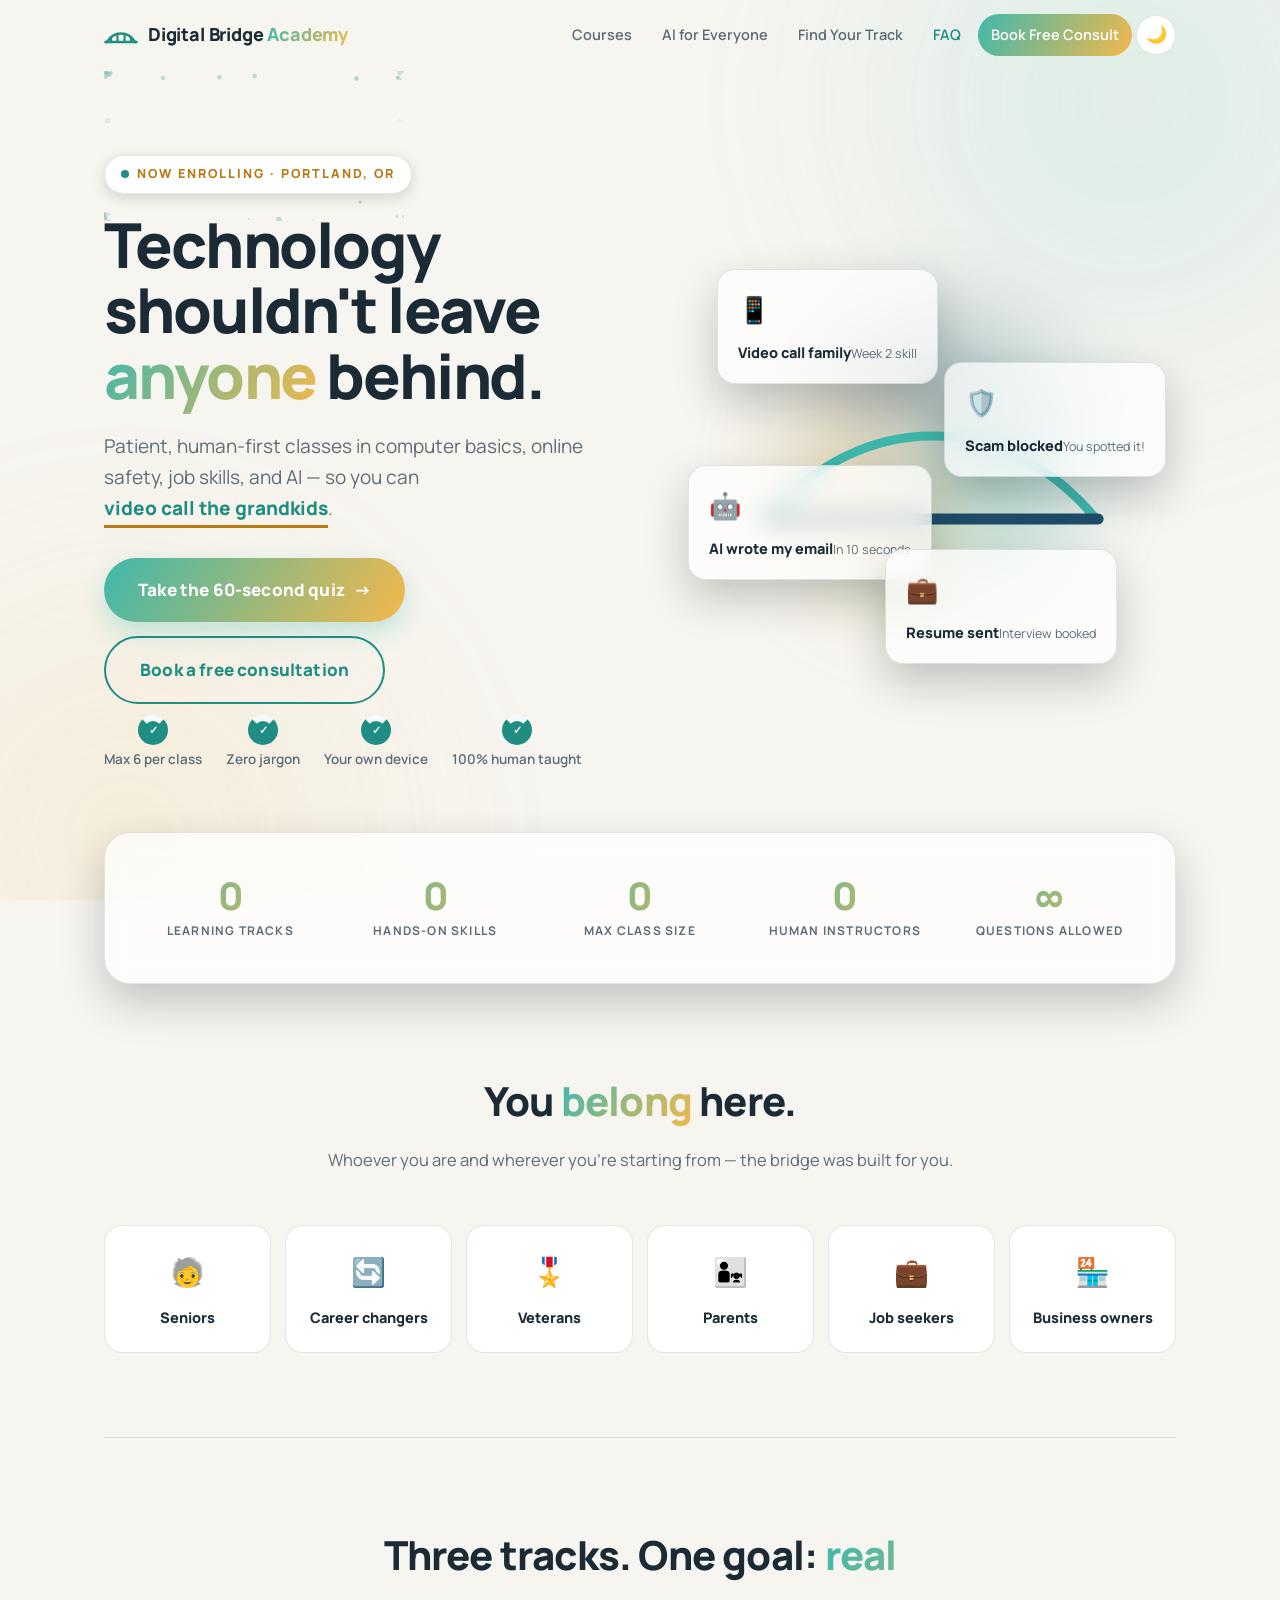
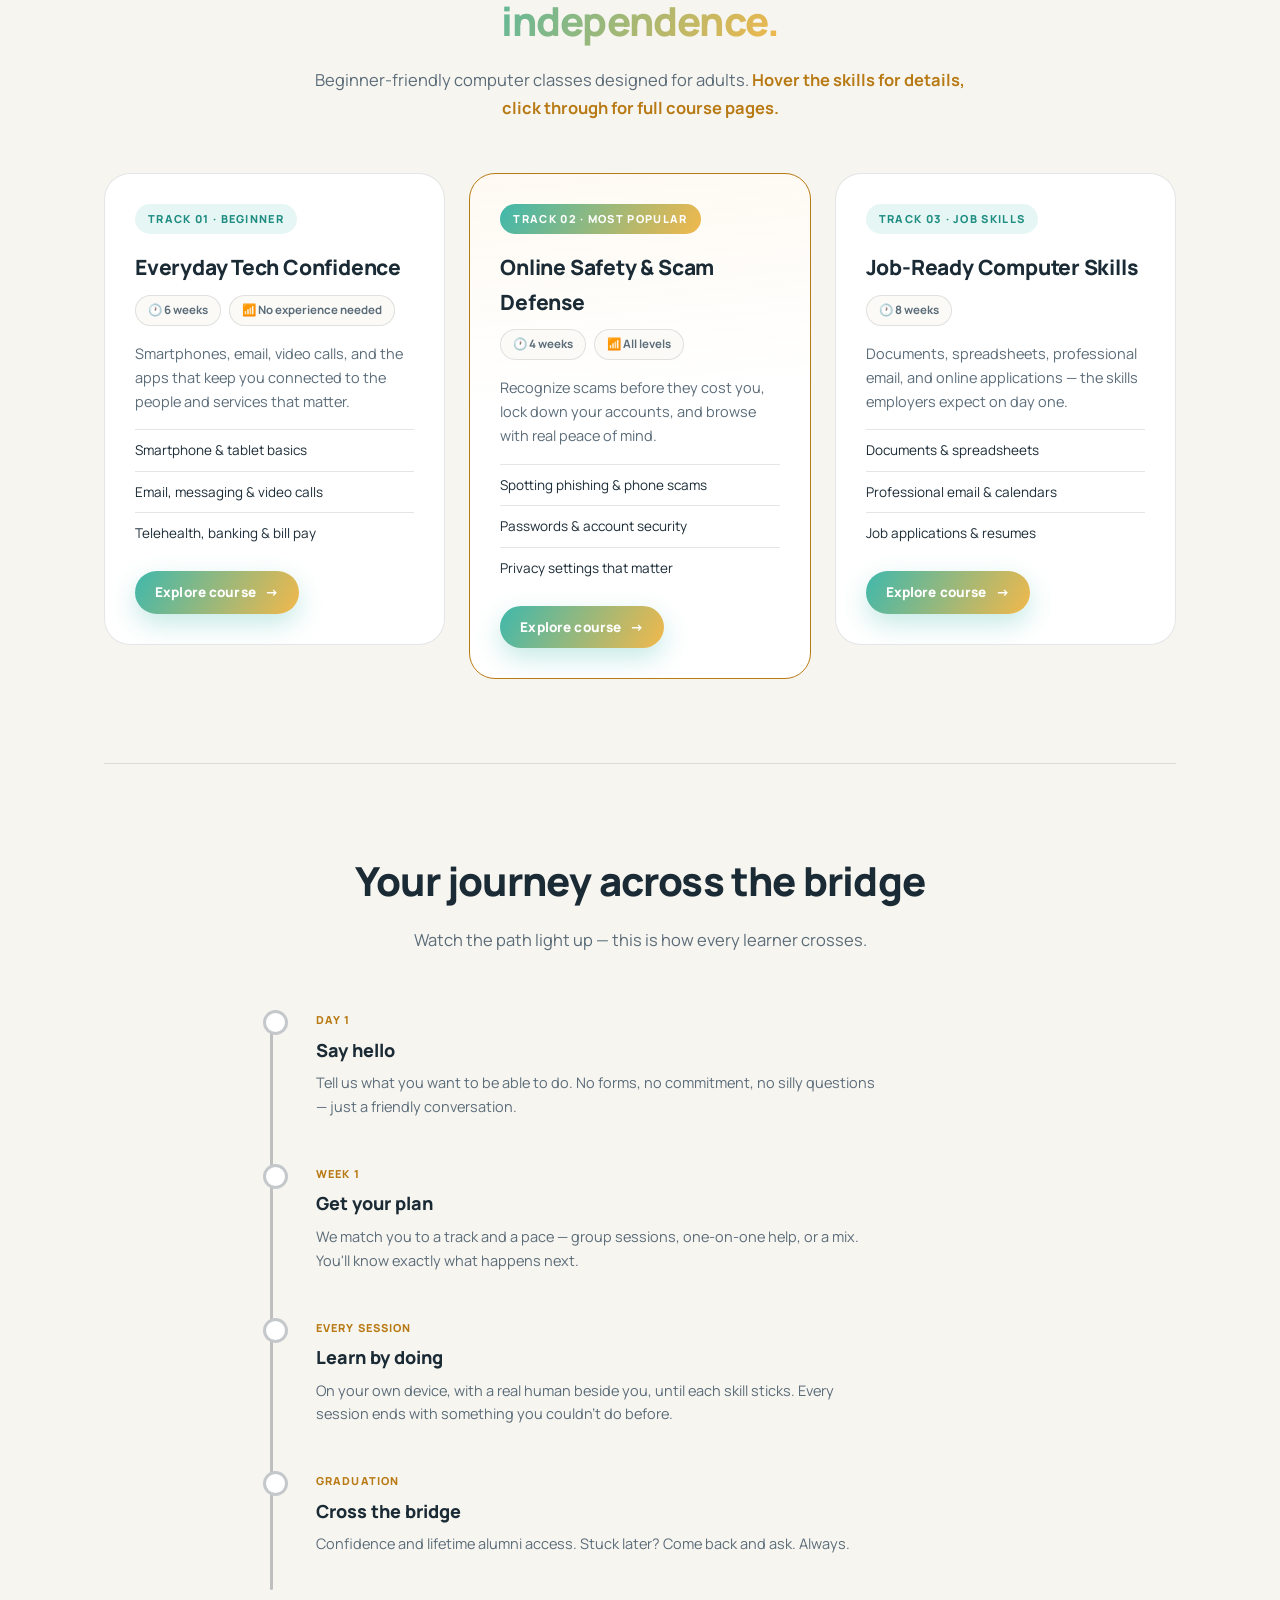
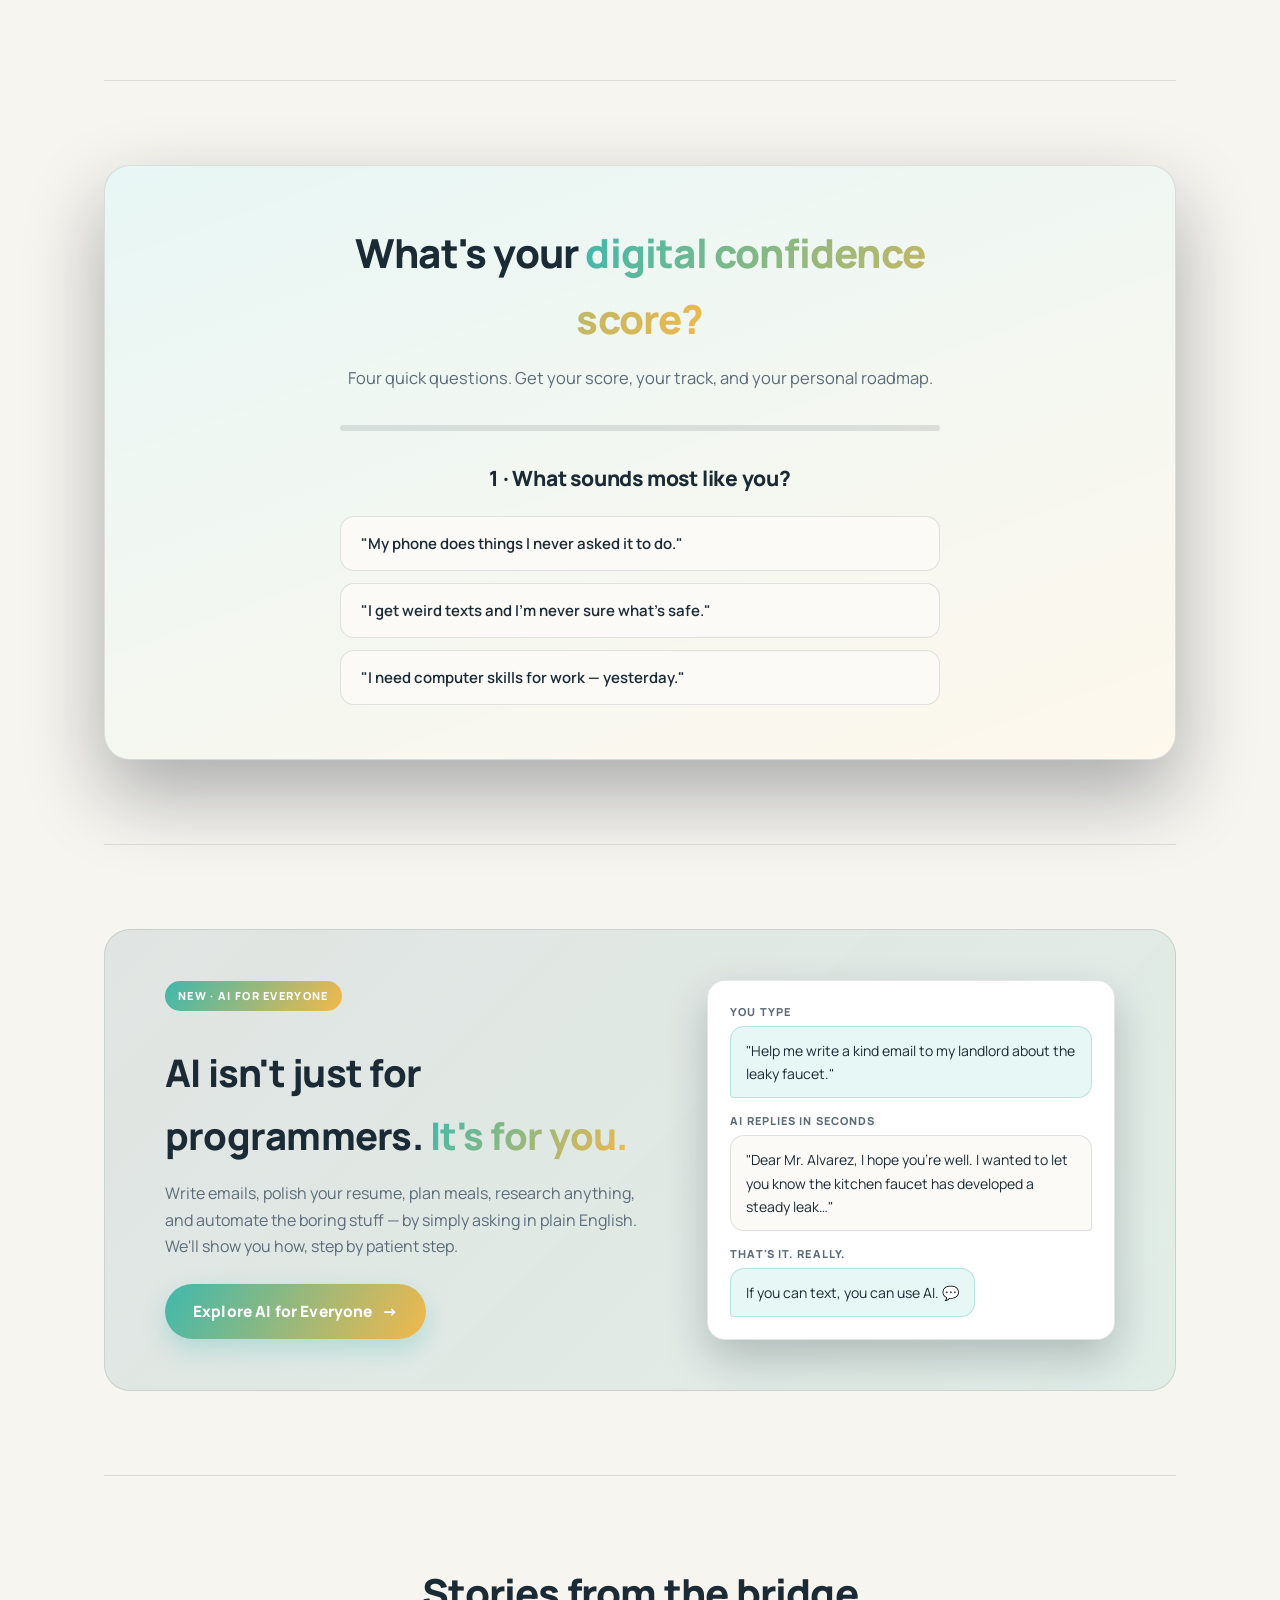
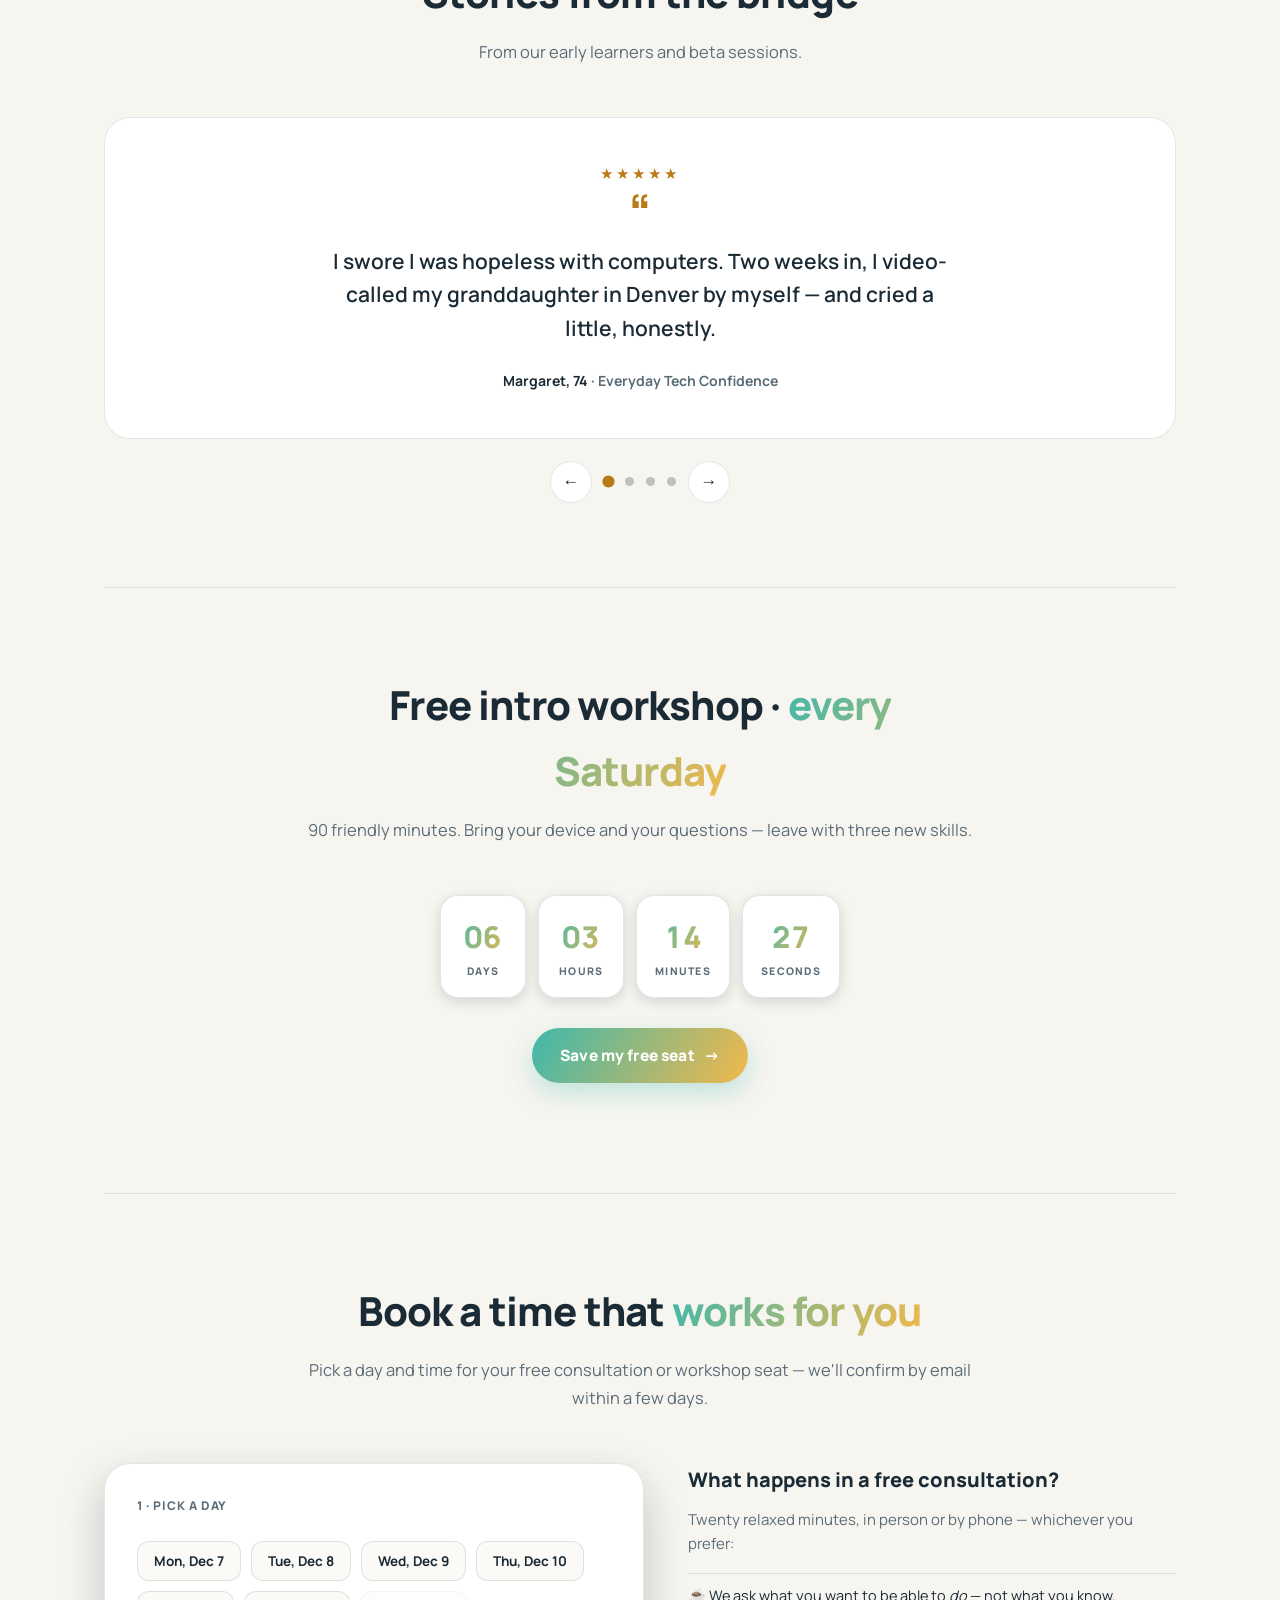
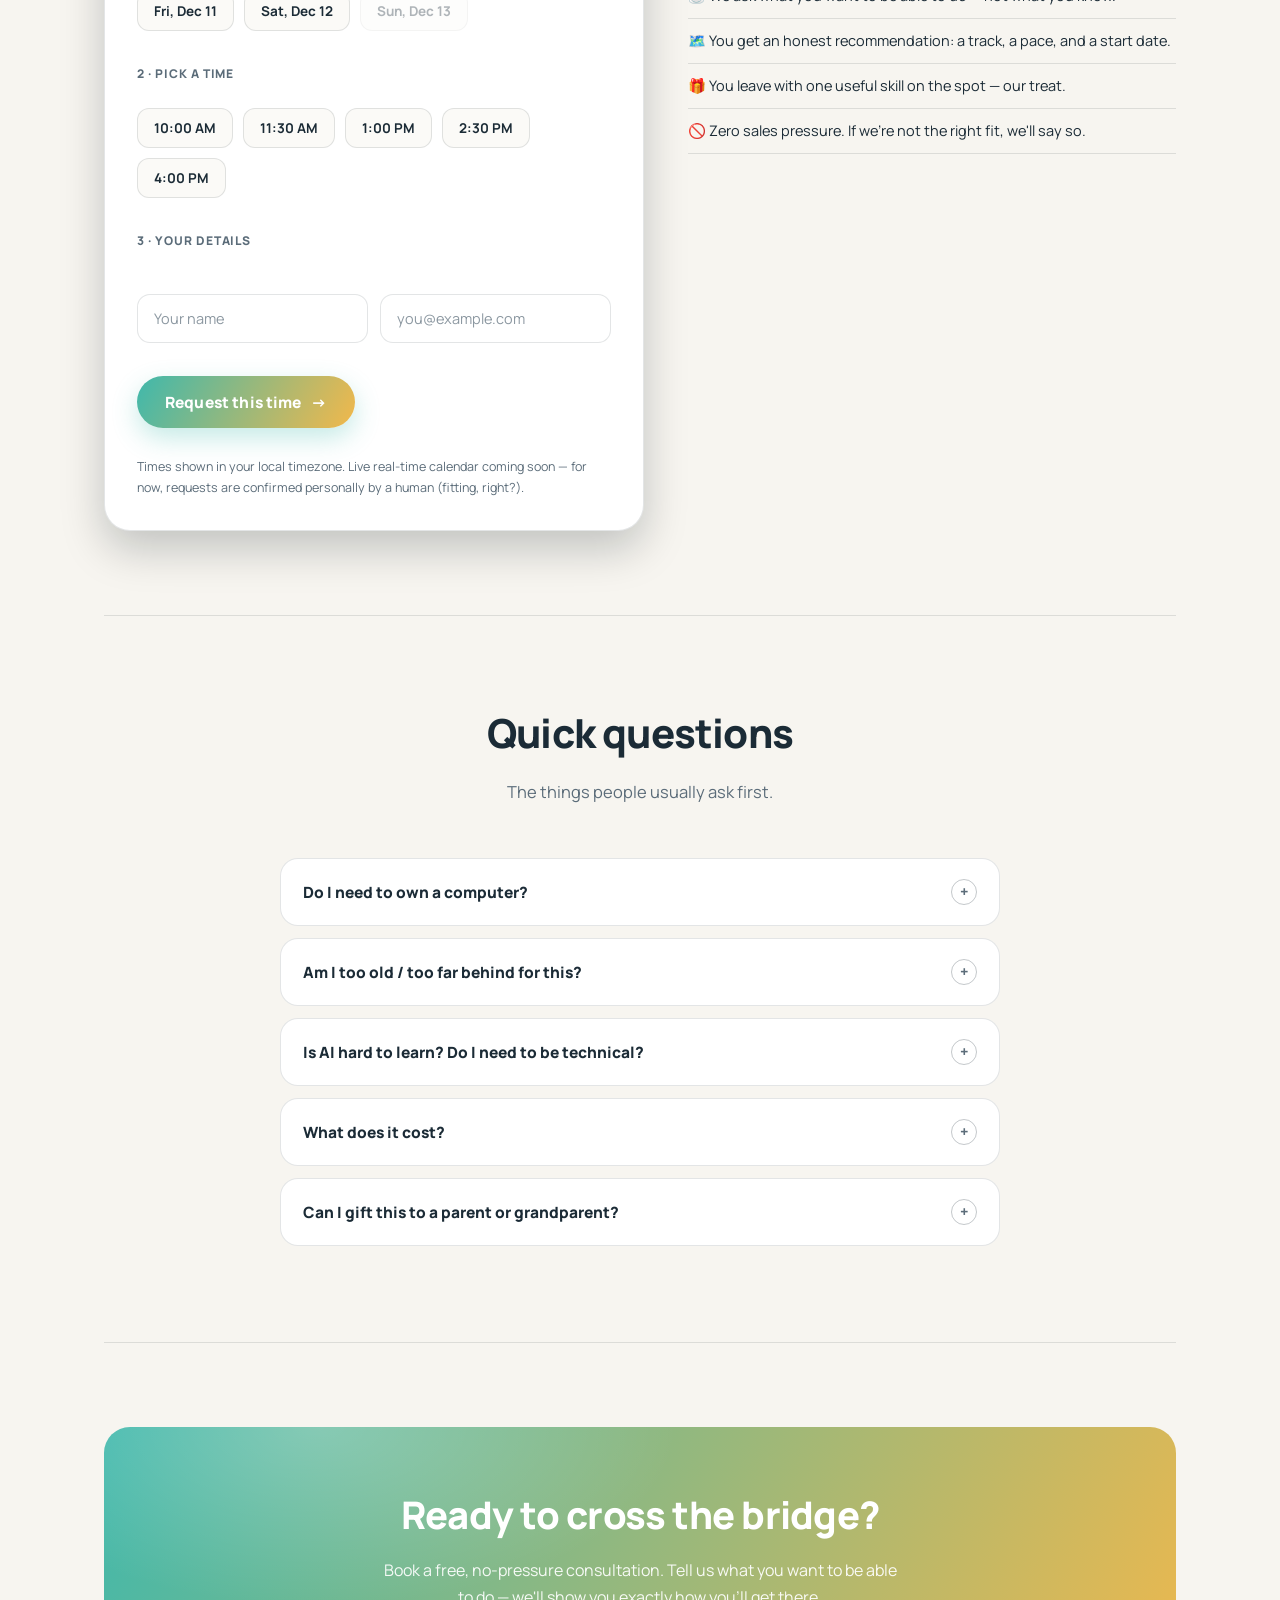
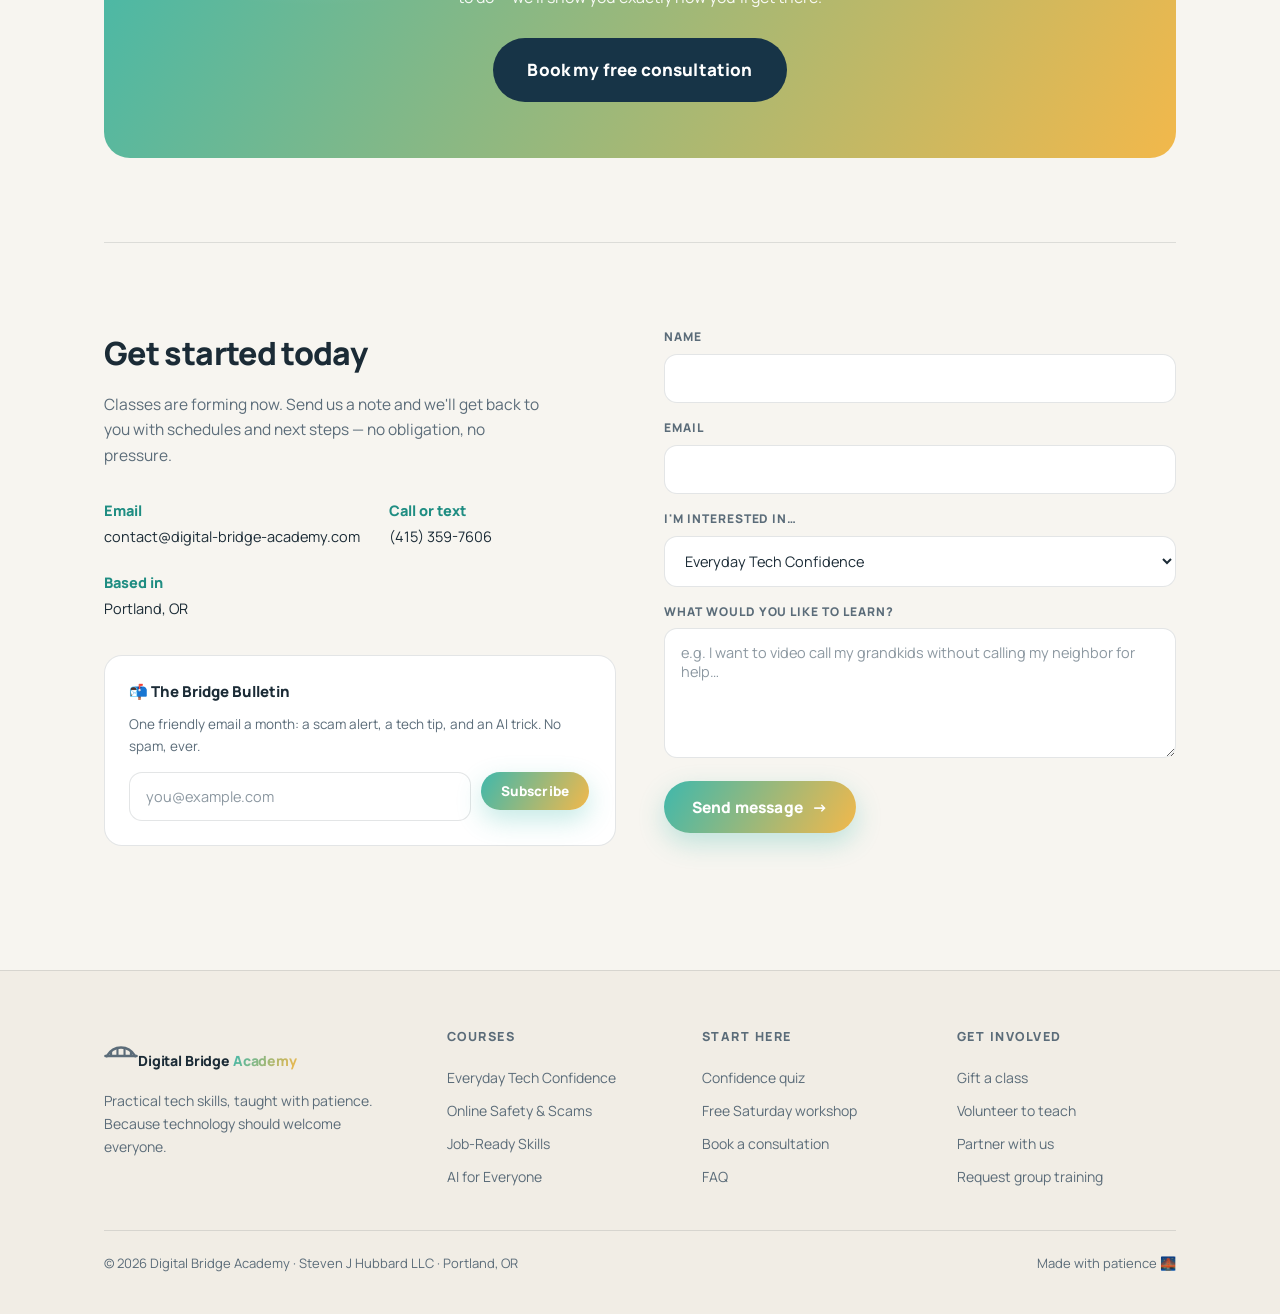
==== commit e7a667ac: "Show a thank-you popup after a form is submitted One shared dialog for contact, booking and newslett" ====
--- a/index.html
+++ b/index.html
@@ -395,7 +395,7 @@
   <section class="section" id="book">
     <div class="section-head reveal">
       <h2>Book a time that <span class="grad">works for you</span></h2>
-      <p class="sub">Pick a day and time for your free consultation or workshop seat — we'll confirm by email within one business day.</p>
+      <p class="sub">Pick a day and time for your free consultation or workshop seat — we'll confirm by email within a few days.</p>
     </div>
     <div class="booking-grid">
       <div class="booking-box reveal">
@@ -568,6 +568,16 @@
   </div>
 </footer>
 
+<dialog id="thanks" class="thanks" aria-labelledby="thanksTitle" aria-describedby="thanksBody">
+  <div class="thanks-inner">
+    <div class="thanks-confetti" id="thanksConfetti" aria-hidden="true"></div>
+    <svg class="thanks-check" viewBox="0 0 52 52" aria-hidden="true"><circle class="tc-ring" cx="26" cy="26" r="23"/><path class="tc-tick" d="M15 27.5l8 8 14.5-16.5"/></svg>
+    <h2 id="thanksTitle"></h2>
+    <p id="thanksBody"></p>
+    <button type="button" class="btn btn-primary" id="thanksClose">Wonderful, thank you</button>
+  </div>
+</dialog>
+
 <button id="backToTop" aria-label="Back to top">↑</button>
 <script src="/main.js" defer></script>
 </body>
--- a/styles.css
+++ b/styles.css
@@ -420,3 +420,25 @@
 .about{max-width:720px; margin:0 auto;}
 .about h3{font-size:18px; font-weight:800; margin:26px 0 6px;}
 .about p{color:var(--muted); font-size:16.5px; line-height:1.7;}
+.about-img{max-width:720px; margin:0 auto 28px;}
+.about-img img{width:100%; height:auto; display:block; border-radius:var(--radius);}
+
+/* thank-you popup */
+dialog.thanks{border:0; padding:0; background:transparent; color:var(--text); width:min(92vw,460px); max-width:92vw; overflow:visible;}
+dialog.thanks::backdrop{background:rgba(6,16,24,.62); backdrop-filter:blur(4px); -webkit-backdrop-filter:blur(4px);}
+.thanks-inner{position:relative; overflow:hidden; text-align:center; background:var(--surface); border:1px solid var(--line); border-radius:var(--radius); box-shadow:var(--shadow-3); padding:40px 30px 30px;}
+.thanks-check{width:76px; height:76px; margin:0 auto 14px; display:block; fill:none; stroke:var(--teal); stroke-width:3.5; stroke-linecap:round; stroke-linejoin:round;}
+.thanks-inner h2{font-size:clamp(24px,5vw,30px); font-weight:800; letter-spacing:-.02em; margin:0 0 10px; text-wrap:balance;}
+.thanks-inner p{color:var(--muted); font-size:16.5px; line-height:1.6; margin:0 0 24px;}
+.thanks-confetti{position:absolute; inset:0; pointer-events:none;}
+.thanks-confetti i{position:absolute; top:-12px; width:9px; height:14px; border-radius:2px; opacity:0;}
+@media (prefers-reduced-motion:no-preference){
+  dialog.thanks[open] .thanks-inner{animation:thanksPop .42s cubic-bezier(.2,.9,.3,1.2);}
+  dialog.thanks[open] .tc-ring{stroke-dasharray:145; stroke-dashoffset:145; animation:thanksDraw .6s .1s ease-out forwards;}
+  dialog.thanks[open] .tc-tick{stroke-dasharray:40; stroke-dashoffset:40; stroke:var(--amber); animation:thanksDraw .4s .55s ease-out forwards;}
+  .thanks-confetti i{animation:thanksFall 1.7s ease-in forwards;}
+}
+@keyframes thanksPop{from{transform:scale(.92) translateY(14px); opacity:0;} to{transform:none; opacity:1;}}
+@keyframes thanksDraw{to{stroke-dashoffset:0;}}
+@keyframes thanksFall{0%{opacity:1; transform:translateY(0) rotate(0);} 100%{opacity:0; transform:translateY(420px) rotate(520deg);}}
+
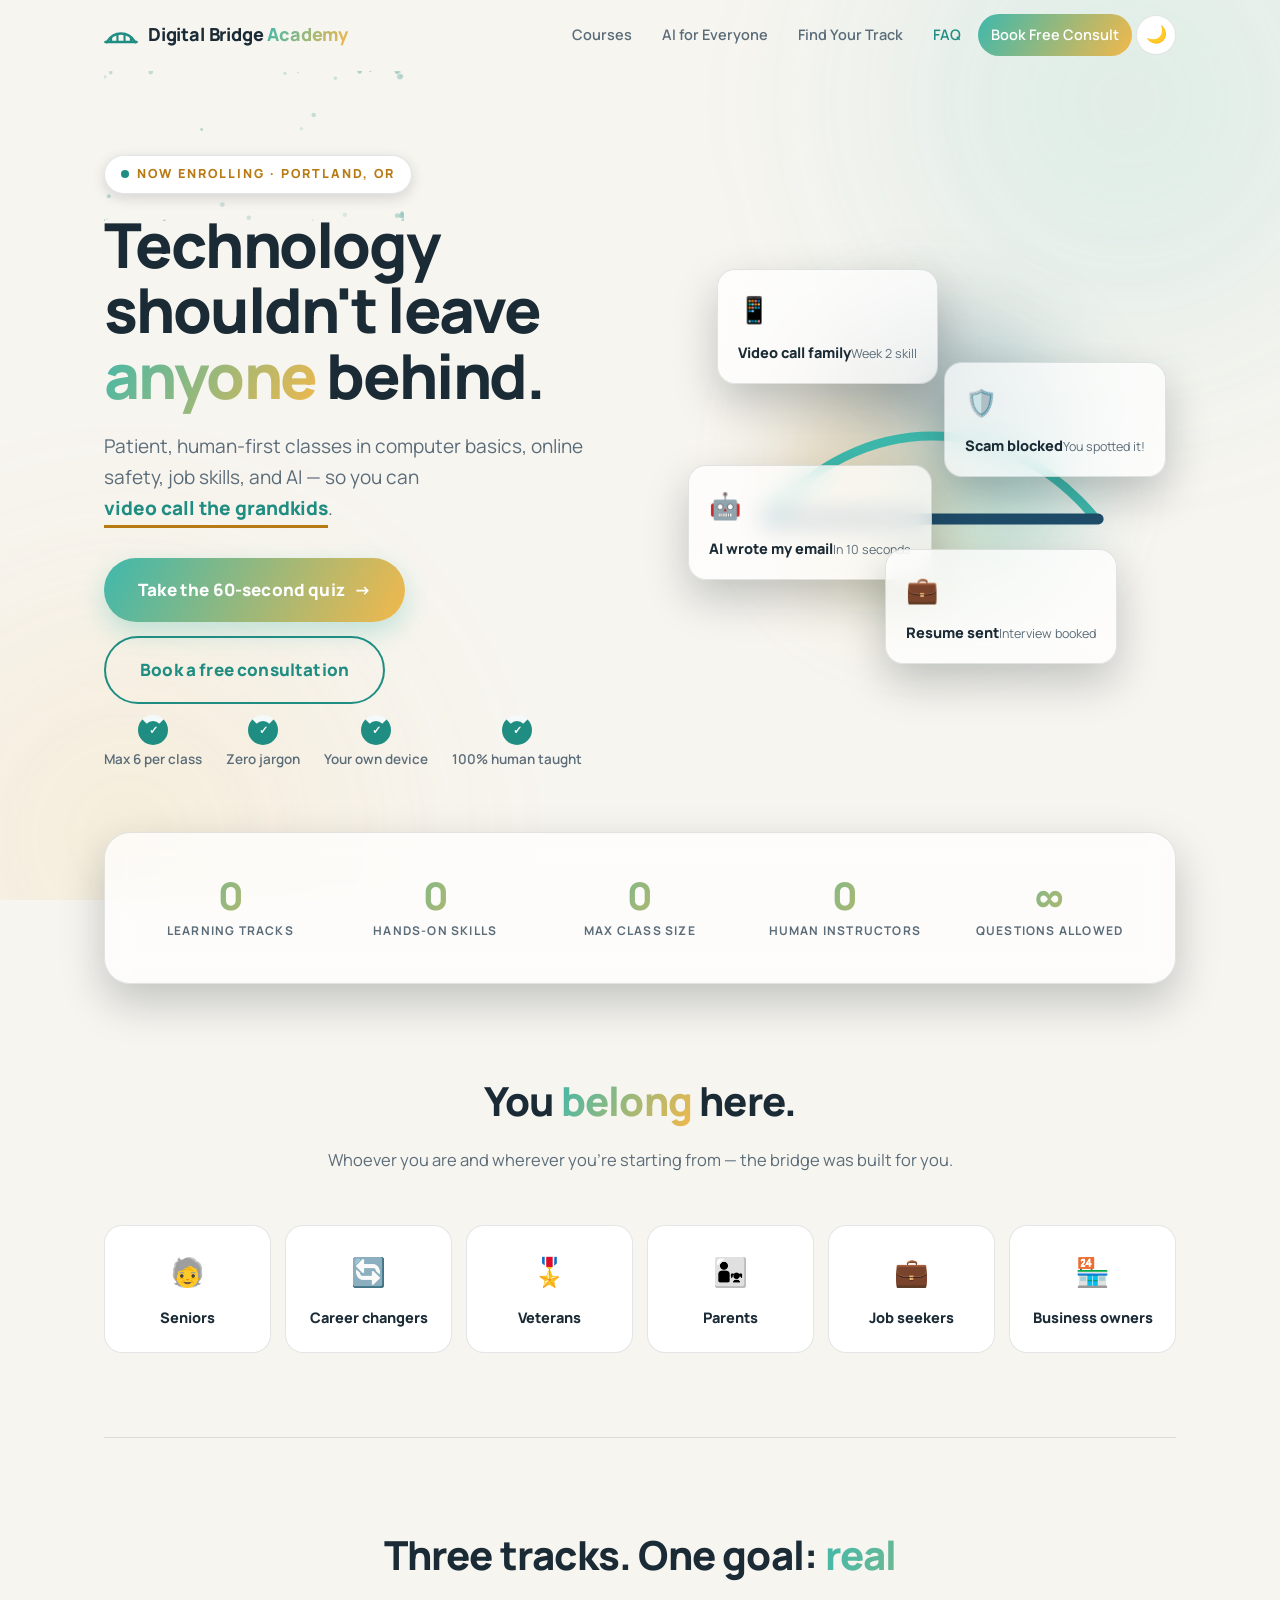
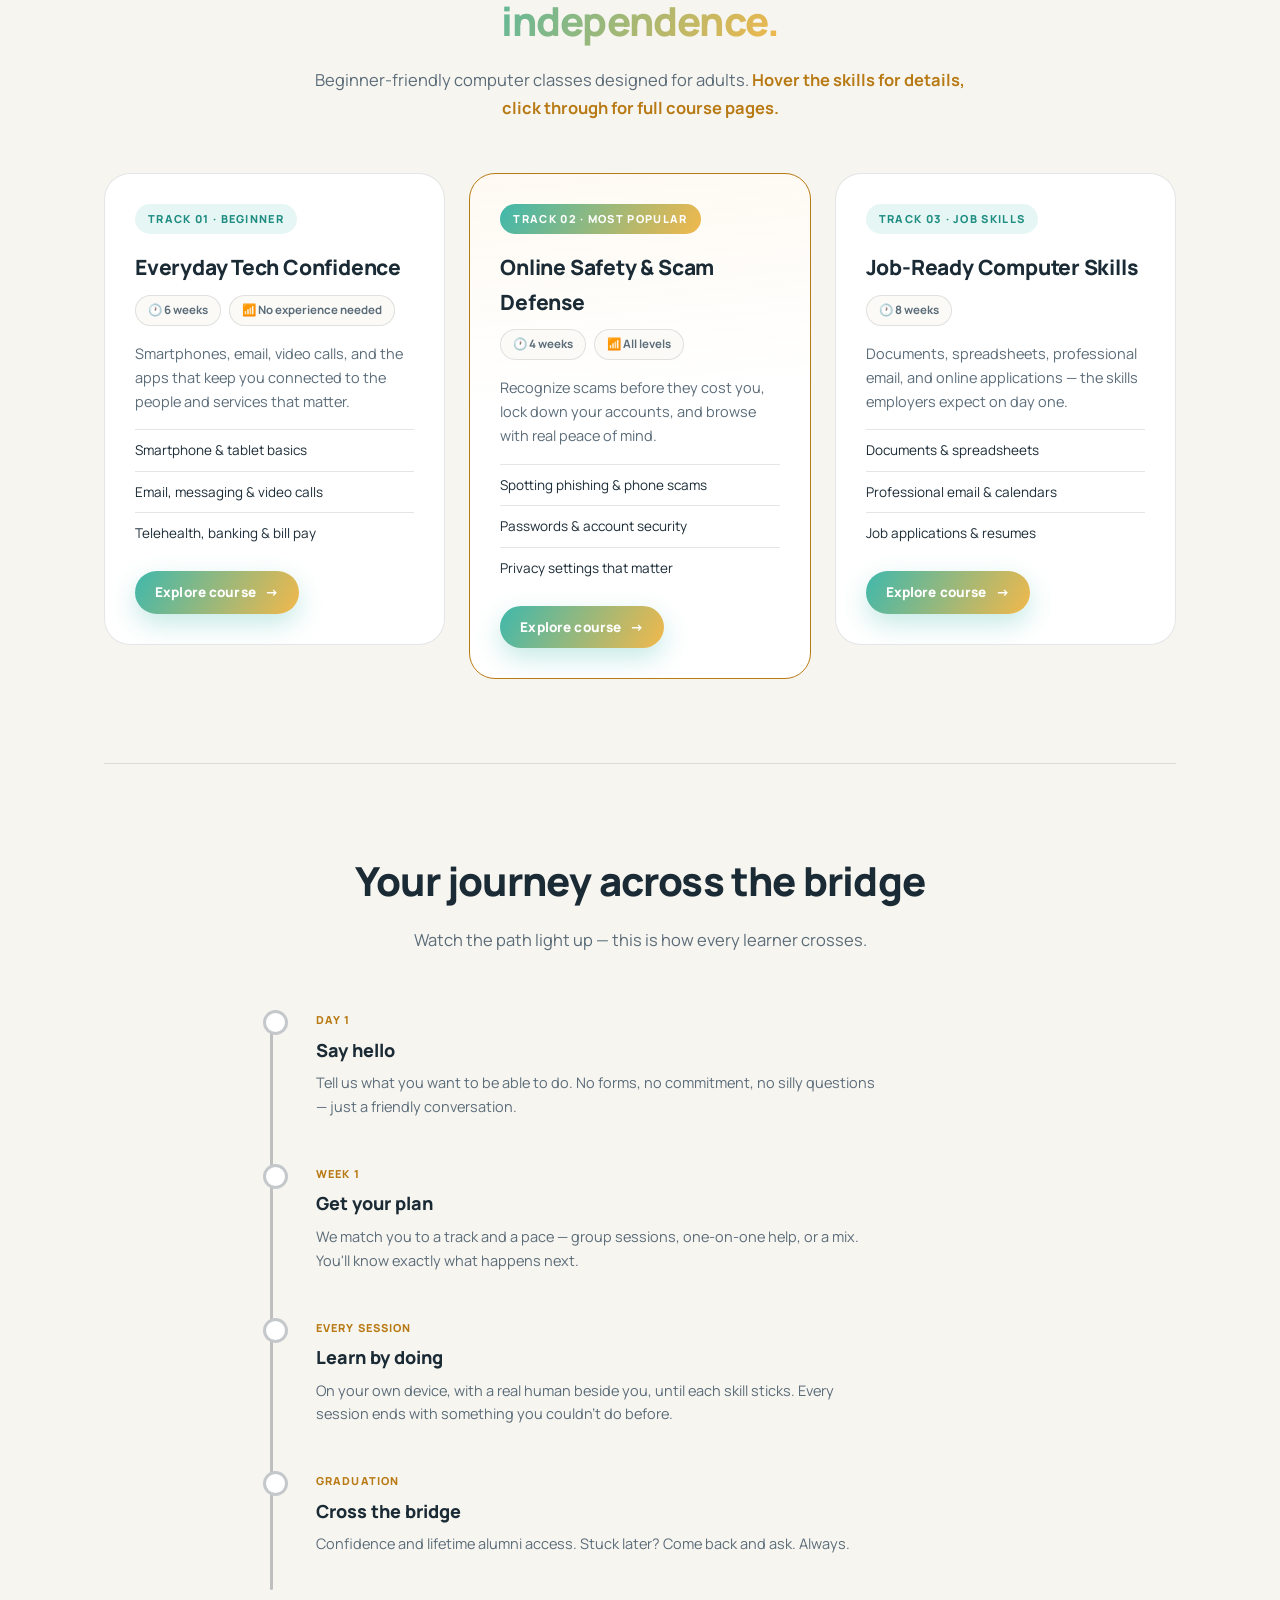
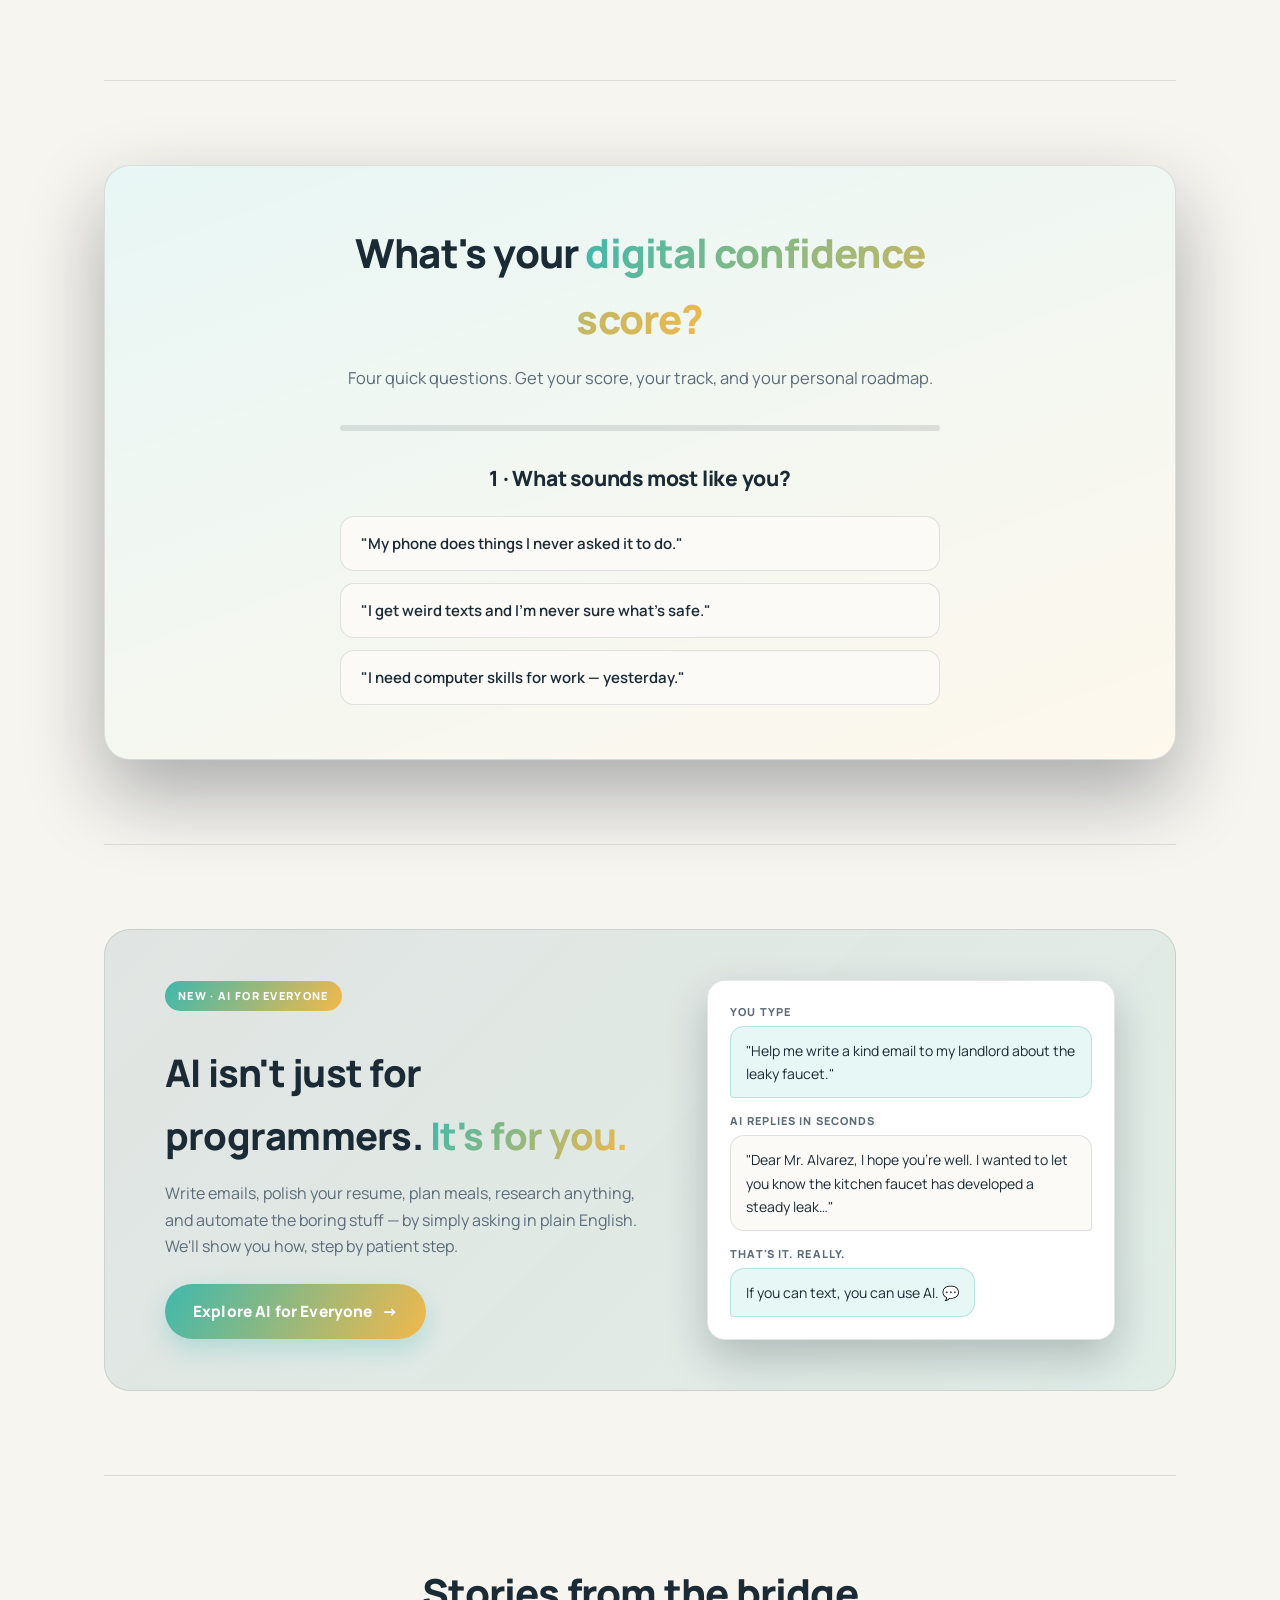
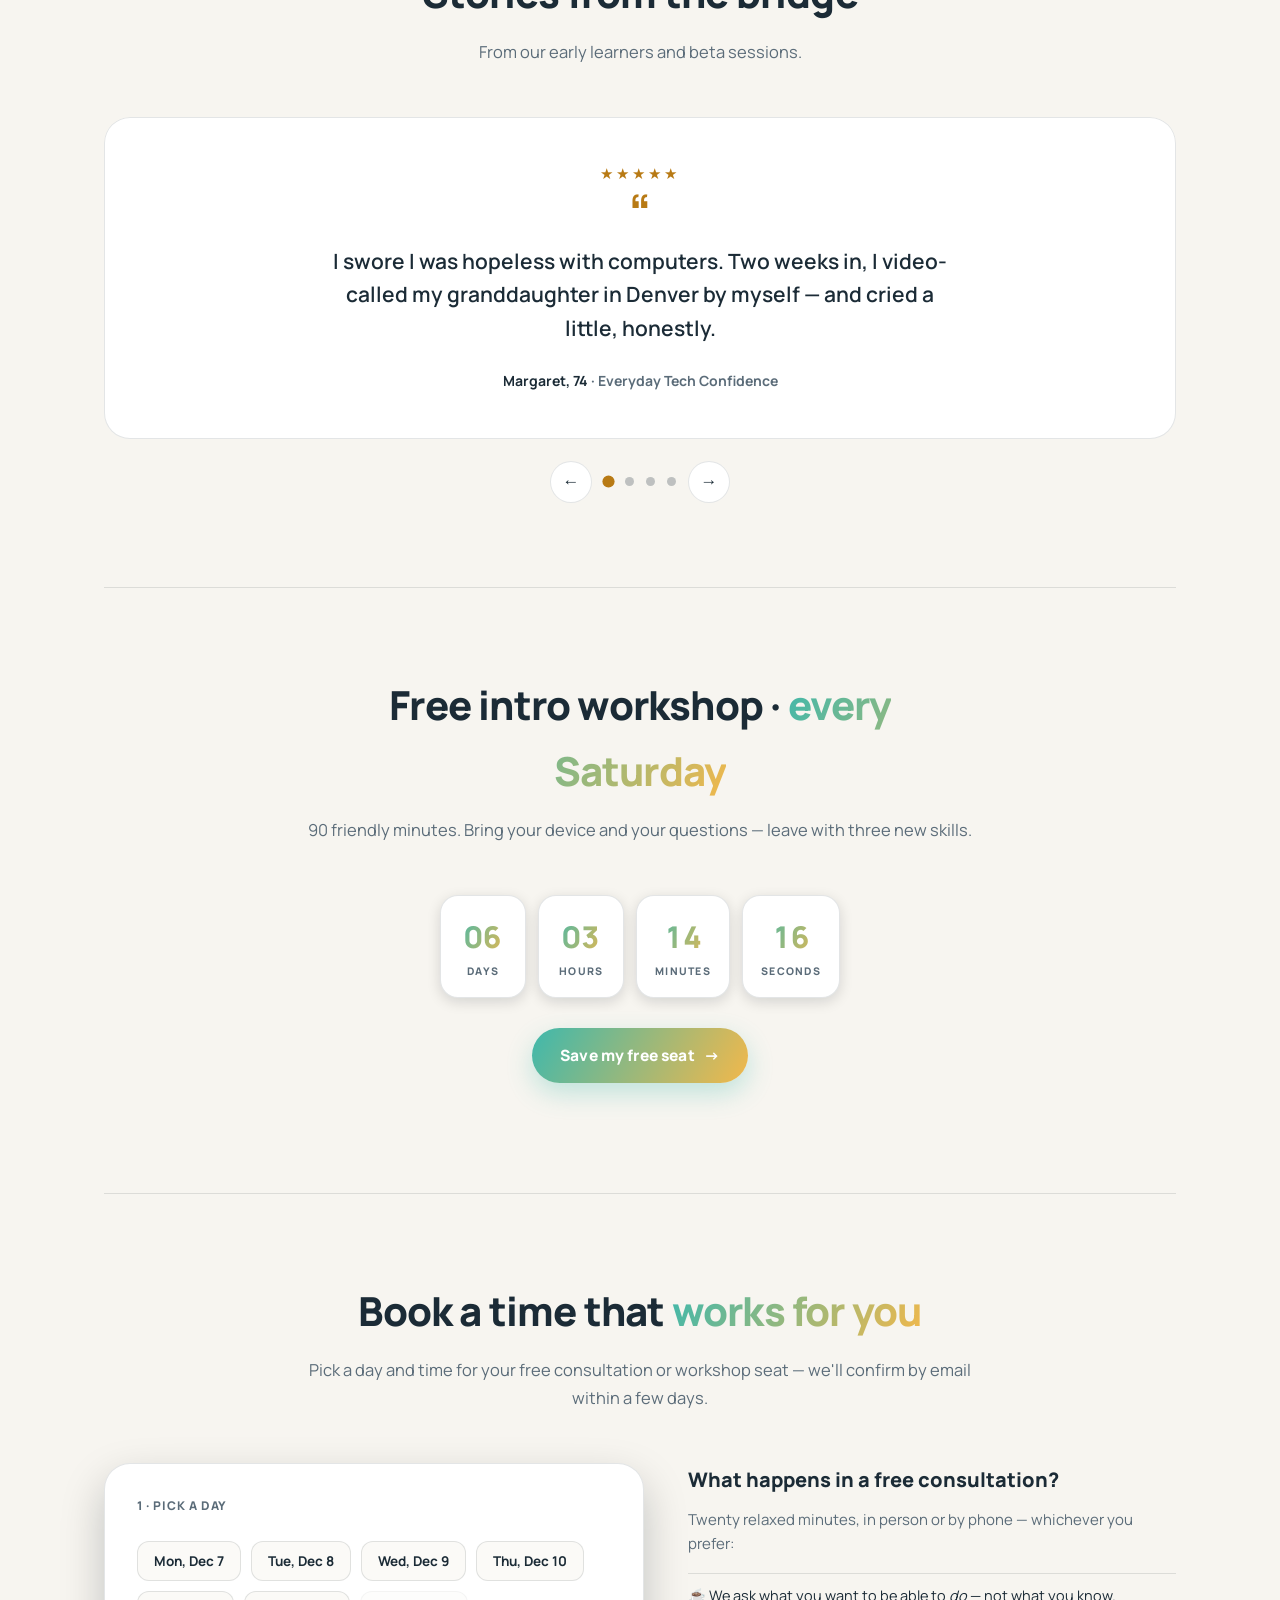
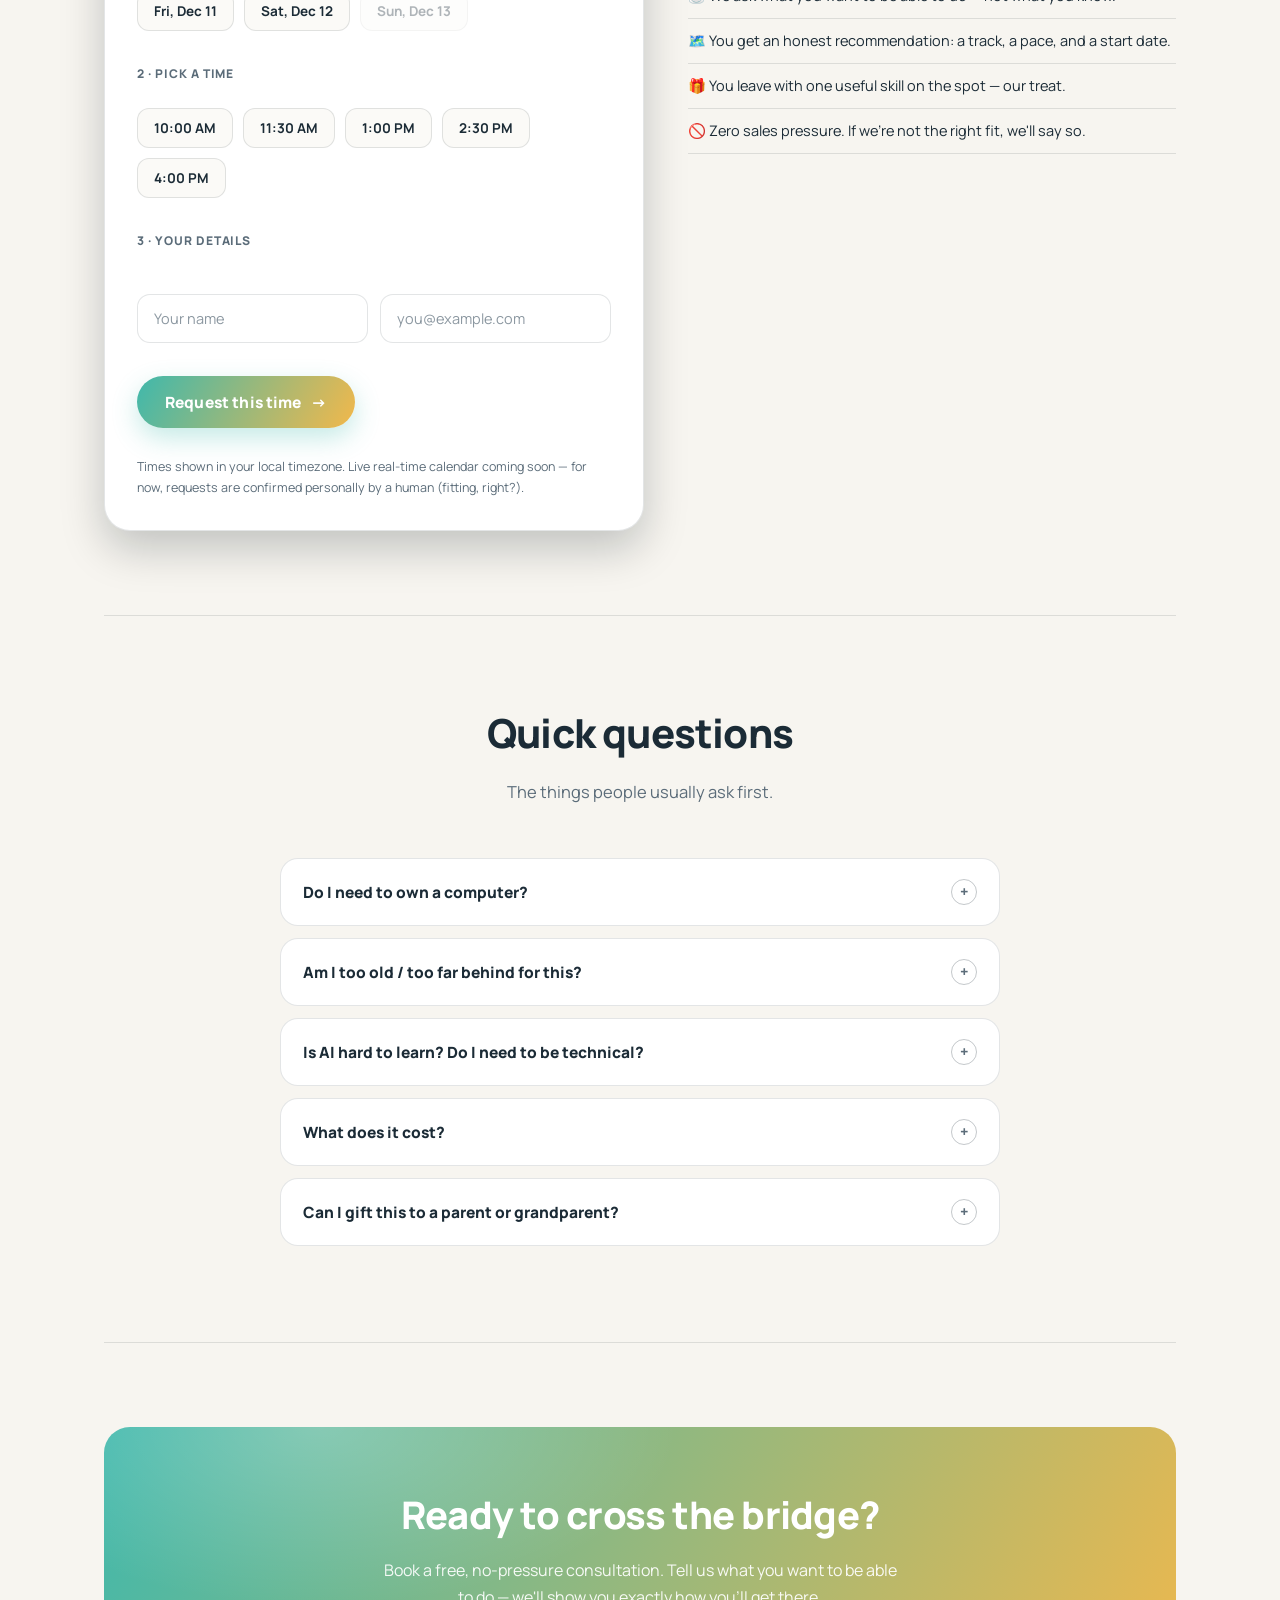
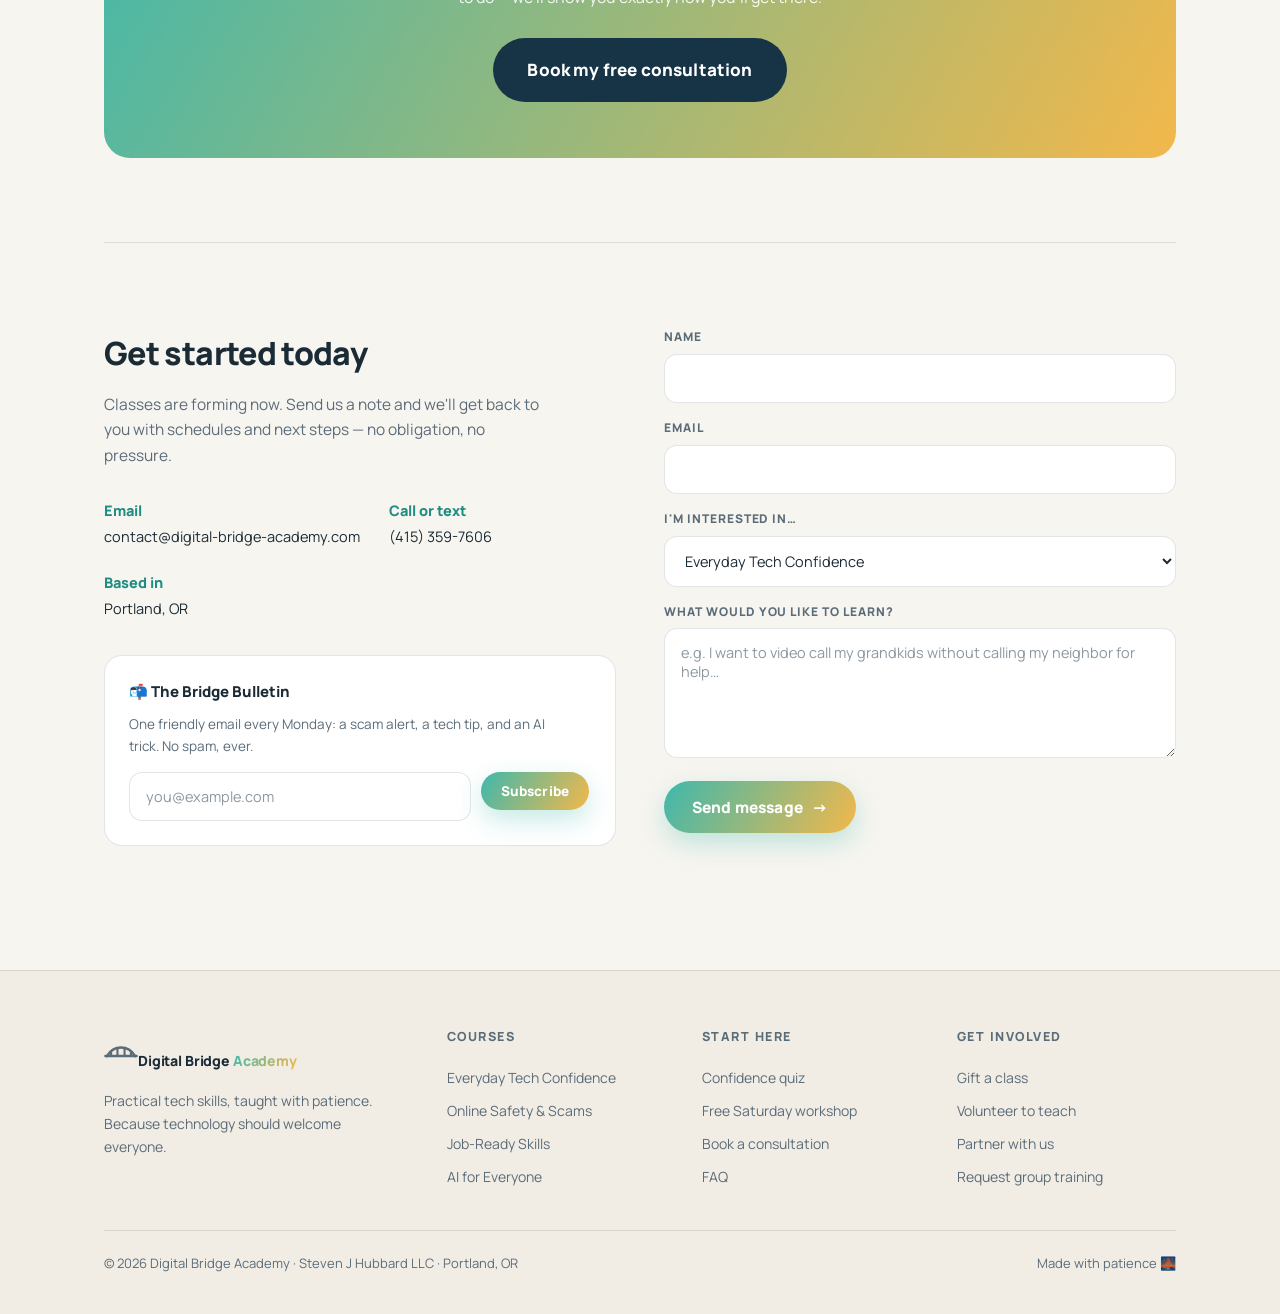
==== commit 1fb06454: "Add The Bridge Bulletin weekly newsletter Double opt-in sign-up (/api/subscribe, /api/confirm), Rese" ====
--- a/index.html
+++ b/index.html
@@ -486,13 +486,14 @@
         <div class="detail"><strong>Based in</strong> Portland, OR</div>
         <div style="margin-top:34px; padding:24px; background:var(--surface); border:1px solid var(--line); border-radius:var(--radius);">
           <h3 style="font-size:15px; font-weight:800; margin-bottom:8px;">📬 The Bridge Bulletin</h3>
-          <p style="font-size:13.5px; margin-bottom:14px;">One friendly email a month: a scam alert, a tech tip, and an AI trick. No spam, ever.</p>
-          <form data-live data-name="Newsletter signup" data-message="Please add me to The Bridge Bulletin (monthly newsletter)." aria-label="Newsletter signup">
+          <p style="font-size:13.5px; margin-bottom:14px;">One friendly email every Monday: a scam alert, a tech tip, and an AI trick. No spam, ever.</p>
+          <form data-live data-name="Newsletter signup" data-message="Please add me to The Bridge Bulletin (weekly newsletter)." aria-label="Newsletter signup">
             <div class="newsletter-row" style="margin:0;">
               <input type="email" name="email" placeholder="you@example.com" aria-label="Email address" required>
+              <input type="text" name="company" tabindex="-1" autocomplete="off" aria-hidden="true" style="position:absolute;left:-9999px;width:1px;height:1px;opacity:0;">
               <button class="btn btn-primary btn-sm" type="submit">Subscribe</button>
             </div>
-            <div class="form-msg" role="status">🎉 You're on the list!</div>
+            <div class="form-msg" role="status">🎉 Almost there! Check your email and tap the confirm link.</div>
             <div class="form-err" role="alert"></div>
           </form>
         </div>
--- a/styles.css
+++ b/styles.css
@@ -424,7 +424,7 @@
 .about-img img{width:100%; height:auto; display:block; border-radius:var(--radius);}
 
 /* thank-you popup */
-dialog.thanks{border:0; padding:0; background:transparent; color:var(--text); width:min(92vw,460px); max-width:92vw; overflow:visible;}
+dialog.thanks{margin:auto; border:0; padding:0; background:transparent; color:var(--text); width:min(92vw,460px); max-width:92vw; overflow:visible;}
 dialog.thanks::backdrop{background:rgba(6,16,24,.62); backdrop-filter:blur(4px); -webkit-backdrop-filter:blur(4px);}
 .thanks-inner{position:relative; overflow:hidden; text-align:center; background:var(--surface); border:1px solid var(--line); border-radius:var(--radius); box-shadow:var(--shadow-3); padding:40px 30px 30px;}
 .thanks-check{width:76px; height:76px; margin:0 auto 14px; display:block; fill:none; stroke:var(--teal); stroke-width:3.5; stroke-linecap:round; stroke-linejoin:round;}
